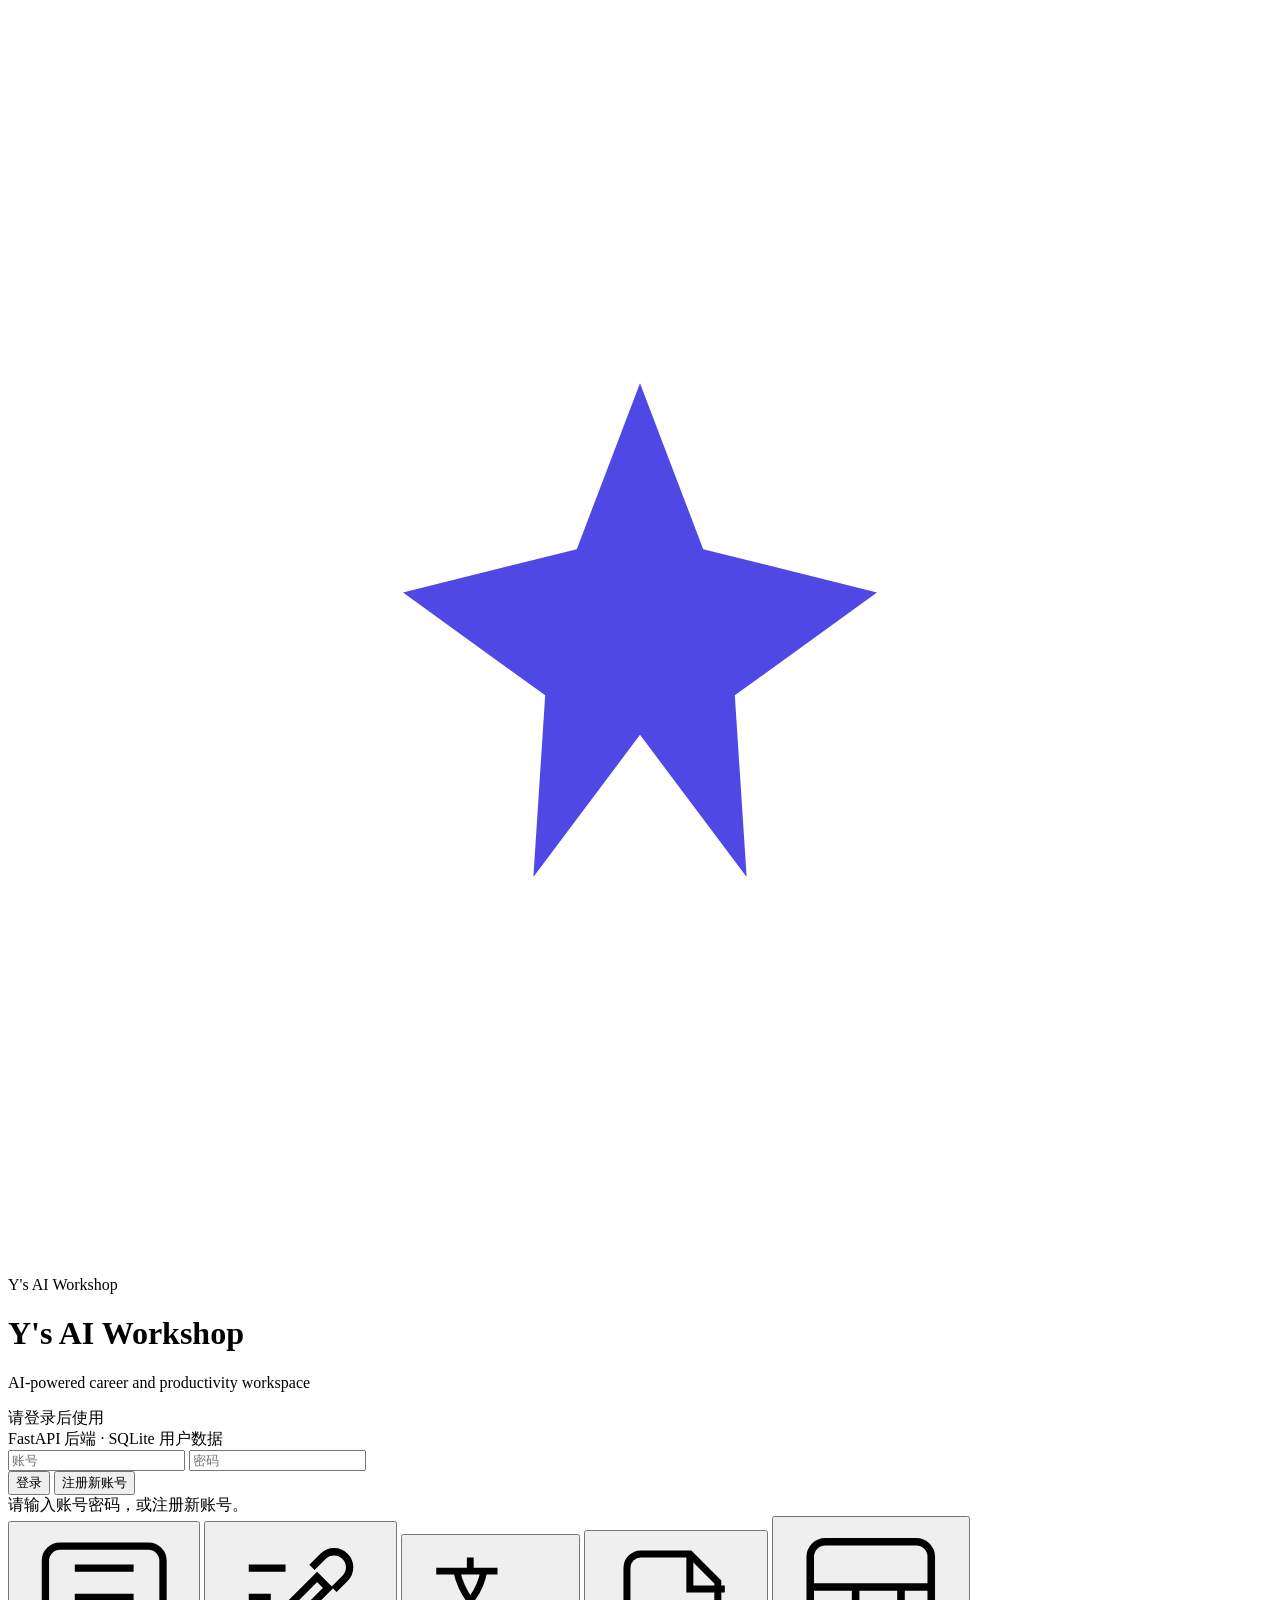
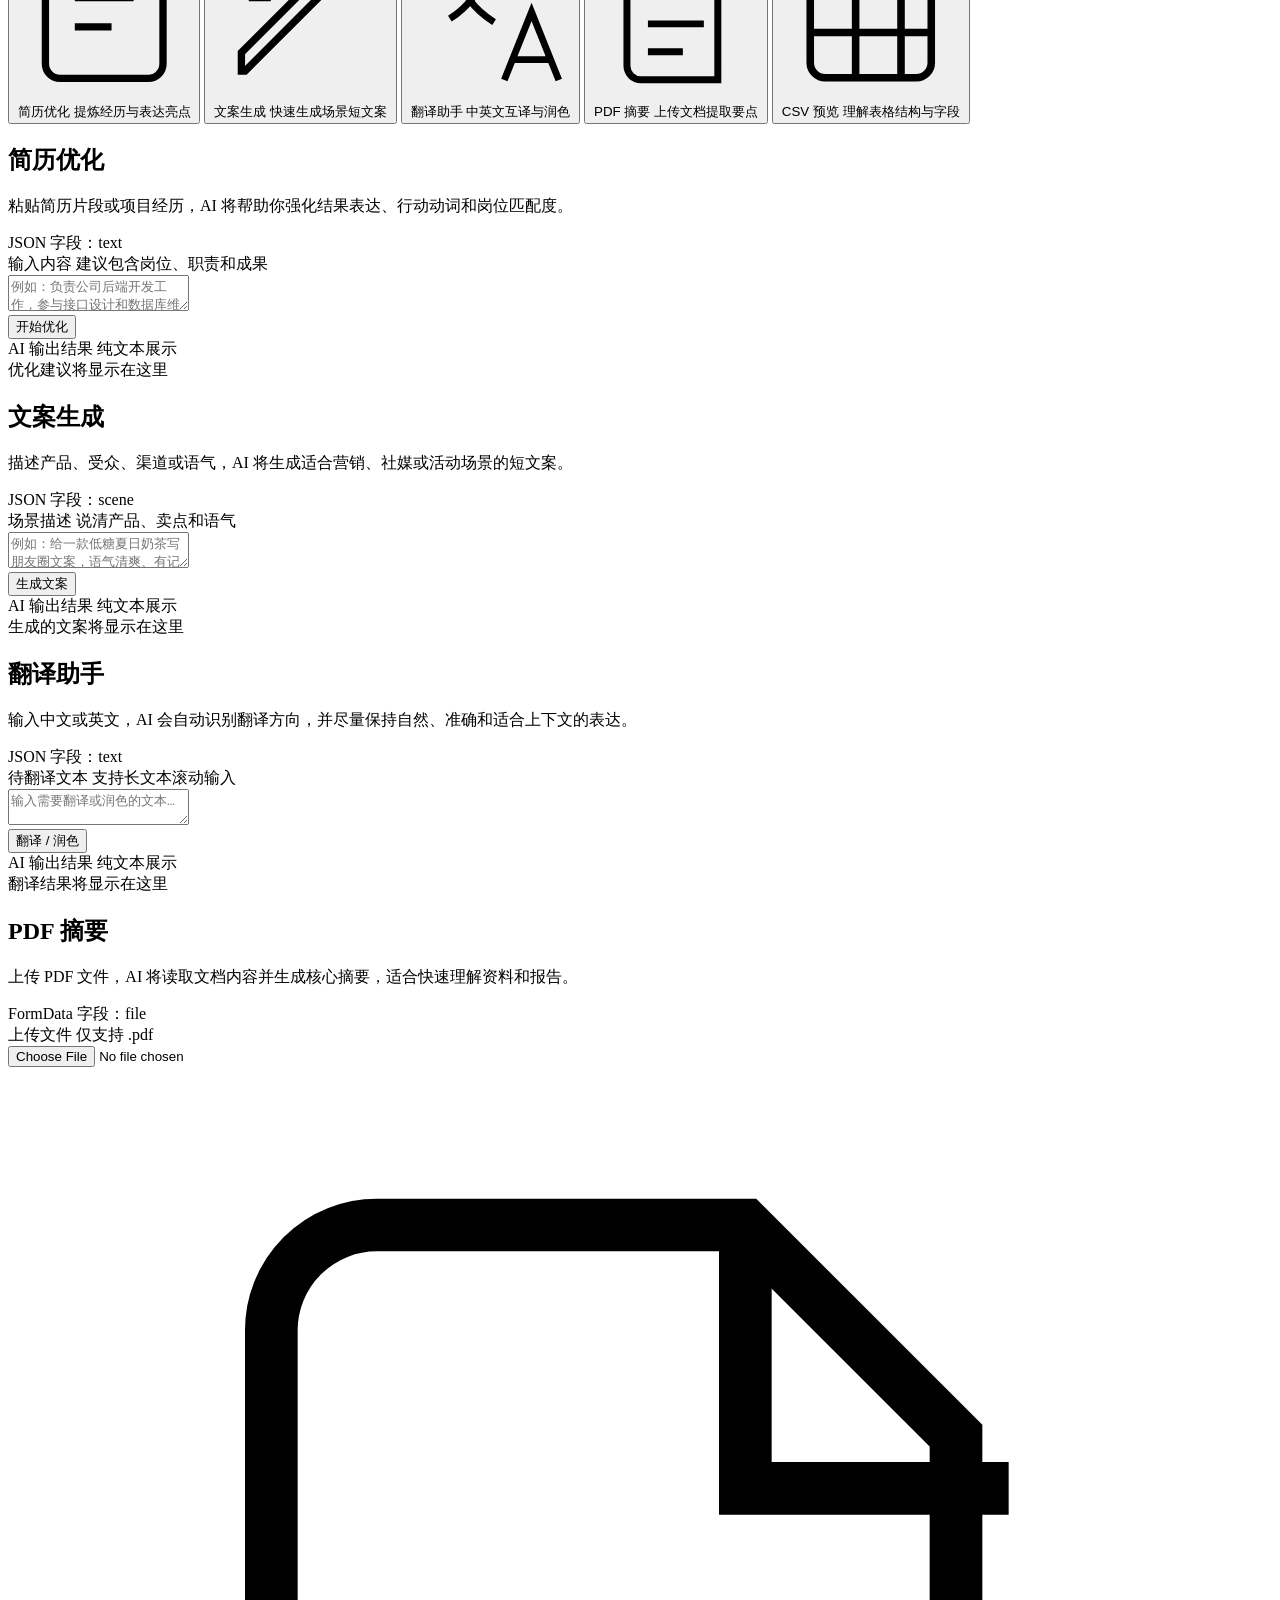
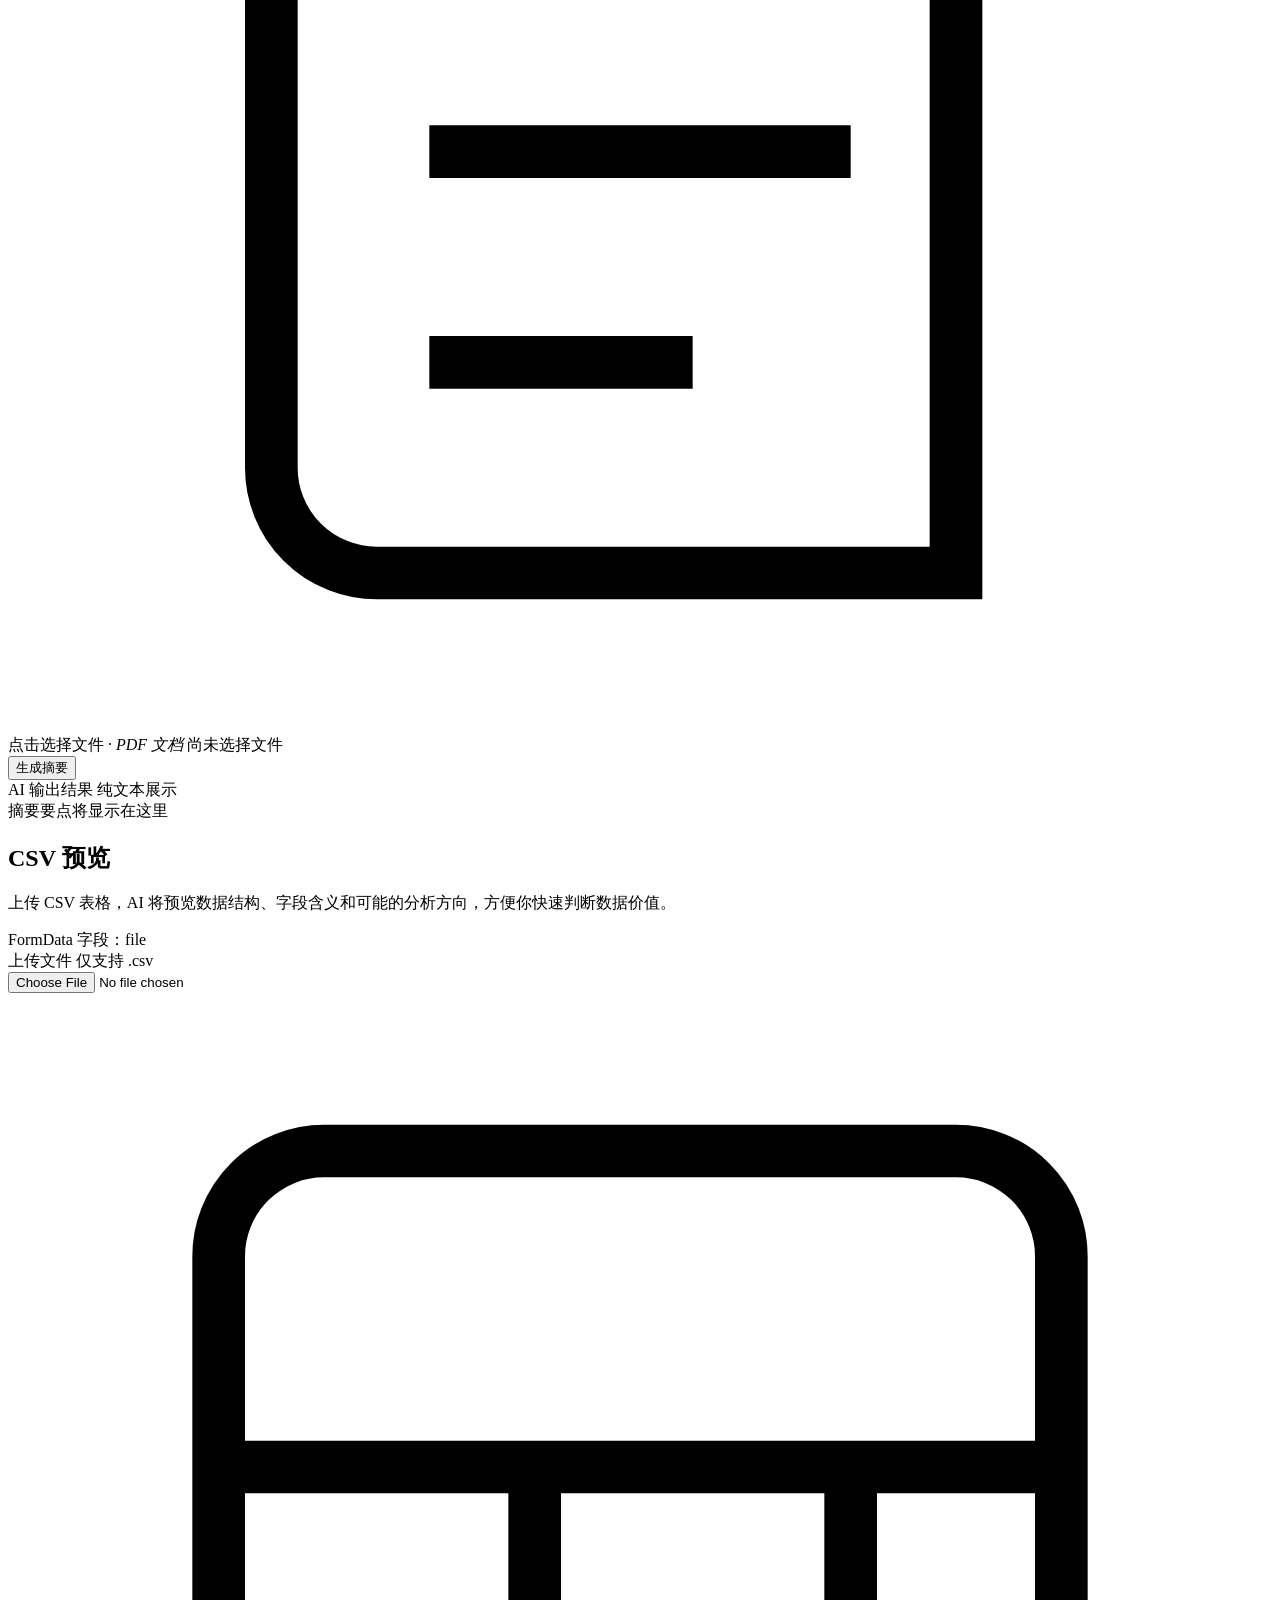
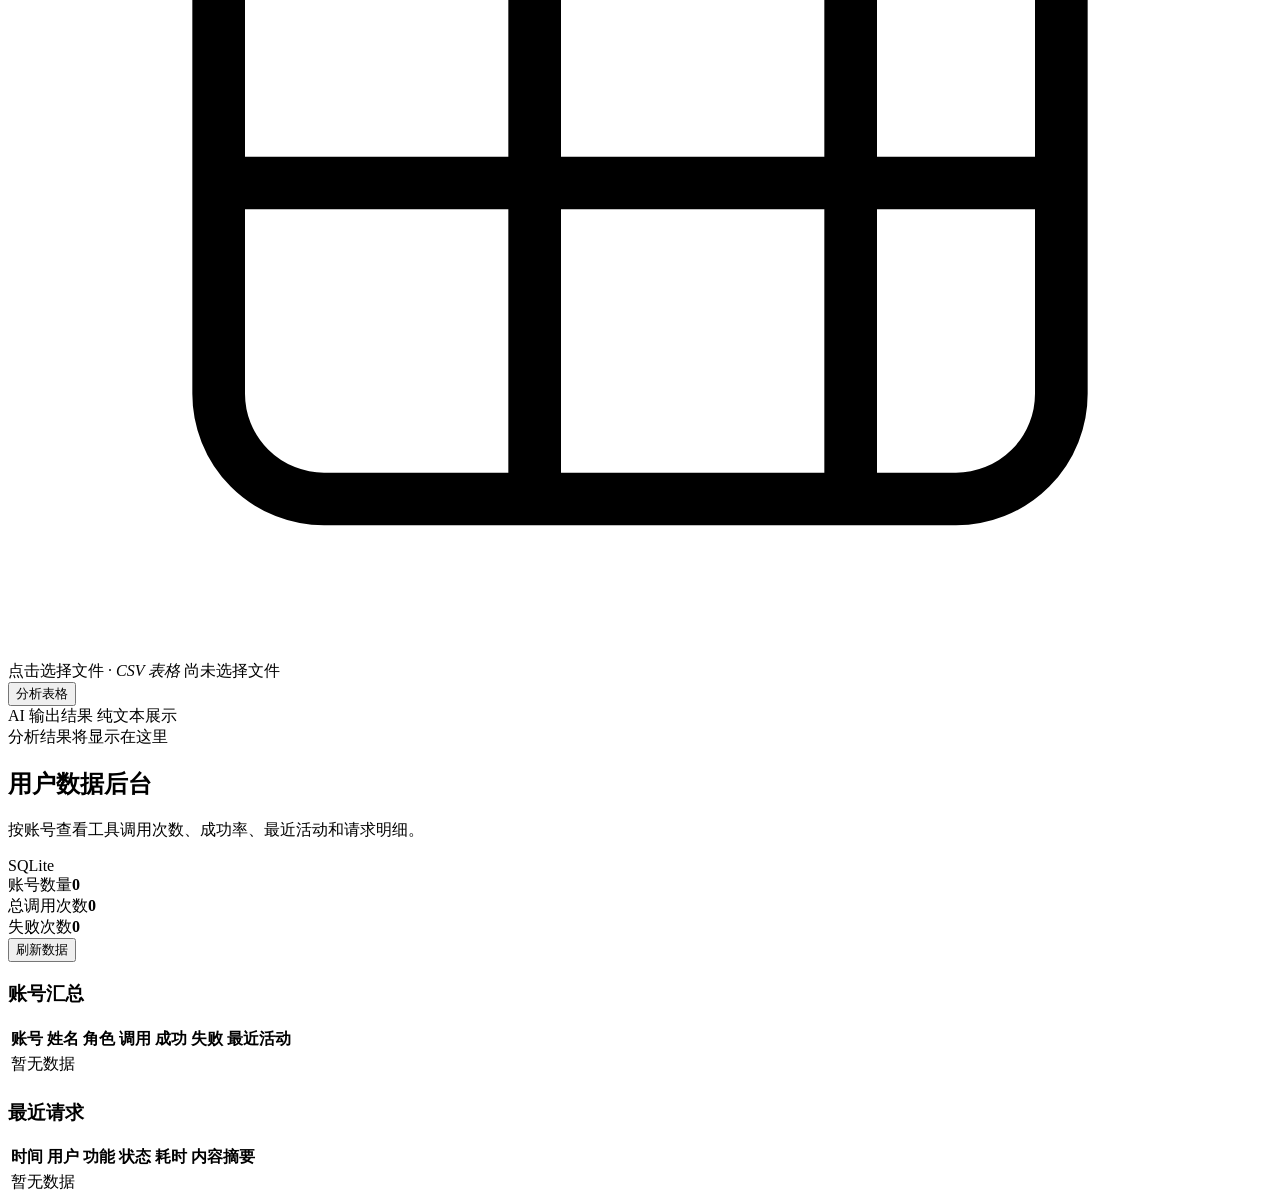
==== frontend/index.html @ 767ca7b2 "refactor: organize workshop into monorepo architecture" ====
<!DOCTYPE html>
<html lang="zh-CN">
<head>
  <meta charset="UTF-8" />
  <meta name="viewport" content="width=device-width, initial-scale=1.0" />
  <meta name="api-base-url" content="" />
  <title>Y's AI Workshop</title>

  <link rel="stylesheet" href="/assets/css/app.css">
</head>

<body>
  <div id="app">
    <header id="header">
      <div class="brand-area">
        <div class="brand-logo" aria-hidden="true">
          <svg viewBox="0 0 32 32" fill="none" role="img">
            <path d="M16 3L19.2 11.2L28 13.4L20.8 18.8L21.4 28L16 20.8L10.6 28L11.2 18.8L4 13.4L12.8 11.2L16 3Z" fill="rgba(255,255,255,0.94)" />
            <path d="M16 9.5L17.6 13.7L22 14.8L18.4 17.4L18.7 22L16 18.4L13.3 22L13.6 17.4L10 14.8L14.4 13.7L16 9.5Z" fill="#5048e5" />
          </svg>
        </div>

        <div class="brand-text">
          <div class="brand-kicker">Y's AI Workshop</div>
          <h1>Y's AI Workshop</h1>
          <p>AI-powered career and productivity workspace</p>
        </div>
      </div>

      <aside class="service-status" aria-label="账户状态">
        <div class="status-label"><span class="status-dot"></span><span id="status-text">请登录后使用</span></div>
        <div class="status-meta">FastAPI 后端 · SQLite 用户数据</div>
        <div id="login-panel" class="auth-panel">
          <div class="auth-fields">
            <input id="display-name" autocomplete="name" placeholder="姓名" aria-label="姓名" hidden>
            <input id="username" autocomplete="username" placeholder="账号" aria-label="账号">
            <input id="password" type="password" autocomplete="current-password" placeholder="密码" aria-label="密码">
            <input id="confirm-password" type="password" autocomplete="new-password" placeholder="确认密码" aria-label="确认密码" hidden>
          </div>
          <div class="auth-actions">
            <button id="login-btn" class="auth-button" type="button">登录</button>
            <button id="auth-switch-btn" class="auth-button auth-switch-button" type="button">注册新账号</button>
          </div>
          <div id="auth-message" class="auth-message">请输入账号密码，或注册新账号。</div>
        </div>
        <div id="user-panel" class="user-summary" hidden>
          <div><strong id="current-user">-</strong><span id="current-role" class="auth-message">-</span></div>
          <button id="logout-btn" class="auth-button" type="button">退出</button>
        </div>
      </aside>
    </header>

    <div class="workspace-shell">
      <nav id="tab-nav" aria-label="功能导航">
        <button class="tab-btn active" type="button" onclick="switchTab('resume')" data-tab="resume">
          <span class="tab-icon" aria-hidden="true">
            <svg viewBox="0 0 24 24" fill="none" stroke="currentColor">
              <path d="M8 6h8M8 10h8M8 14h5" />
              <path d="M6 3h12a2 2 0 0 1 2 2v14a2 2 0 0 1-2 2H6a2 2 0 0 1-2-2V5a2 2 0 0 1 2-2Z" />
            </svg>
          </span>
          <span>
            <span class="tab-title">简历优化</span>
            <span class="tab-copy">提炼经历与表达亮点</span>
          </span>
        </button>

        <button class="tab-btn" type="button" onclick="switchTab('copywrite')" data-tab="copywrite">
          <span class="tab-icon" aria-hidden="true">
            <svg viewBox="0 0 24 24" fill="none" stroke="currentColor">
              <path d="M4 19.5V20h.5L15.8 8.7l-1.5-1.5L4 17.5v2Z" />
              <path d="M13.6 5.9l1.5-1.5a2.1 2.1 0 0 1 3 3l-1.5 1.5" />
              <path d="M5 6h5M5 10h3" />
            </svg>
          </span>
          <span>
            <span class="tab-title">文案生成</span>
            <span class="tab-copy">快速生成场景短文案</span>
          </span>
        </button>

        <button class="tab-btn" type="button" onclick="switchTab('translate')" data-tab="translate">
          <span class="tab-icon" aria-hidden="true">
            <svg viewBox="0 0 24 24" fill="none" stroke="currentColor">
              <path d="M4 5h9M9 3v2M7 5c.7 3.2 2.6 5.7 5.5 7.5" />
              <path d="M11 5c-.5 2.7-2.2 5.2-5 7" />
              <path d="M14 21l4-10 4 10M15.3 18h5.4" />
            </svg>
          </span>
          <span>
            <span class="tab-title">翻译助手</span>
            <span class="tab-copy">中英文互译与润色</span>
          </span>
        </button>

        <button class="tab-btn" type="button" onclick="switchTab('pdf')" data-tab="pdf">
          <span class="tab-icon" aria-hidden="true">
            <svg viewBox="0 0 24 24" fill="none" stroke="currentColor">
              <path d="M7 3h7l4 4v14H7a2 2 0 0 1-2-2V5a2 2 0 0 1 2-2Z" />
              <path d="M14 3v5h5M8 13h8M8 17h5" />
            </svg>
          </span>
          <span>
            <span class="tab-title">PDF 摘要</span>
            <span class="tab-copy">上传文档提取要点</span>
          </span>
        </button>

        <button class="tab-btn" type="button" onclick="switchTab('csv')" data-tab="csv">
          <span class="tab-icon" aria-hidden="true">
            <svg viewBox="0 0 24 24" fill="none" stroke="currentColor">
              <path d="M4 5a2 2 0 0 1 2-2h12a2 2 0 0 1 2 2v14a2 2 0 0 1-2 2H6a2 2 0 0 1-2-2V5Z" />
              <path d="M4 9h16M4 15h16M10 9v12M16 9v12" />
            </svg>
          </span>
          <span>
            <span class="tab-title">CSV 预览</span>
            <span class="tab-copy">理解表格结构与字段</span>
          </span>
        </button>


        <button class="tab-btn" id="admin-tab" type="button" onclick="switchTab('admin')" data-tab="admin" hidden>
          <span class="tab-icon" aria-hidden="true">⌁</span>
          <span><span class="tab-title">后台数据</span><span class="tab-copy">账号使用统计与明细</span></span>
        </button>
      </nav>

      <main class="panel-stack">
        <section id="panel-resume" class="panel active" aria-labelledby="resume-title">
          <div class="panel-heading">
            <div>
              <h2 id="resume-title">简历优化</h2>
              <p class="panel-desc">粘贴简历片段或项目经历，AI 将帮助你强化结果表达、行动动词和岗位匹配度。</p>
            </div>
            <div class="panel-badge">JSON 字段：text</div>
          </div>

          <div class="work-grid">
            <div class="input-card">
              <div class="card-label">
                <span>输入内容</span>
                <span class="card-hint">建议包含岗位、职责和成果</span>
              </div>
              <textarea id="resume-input" placeholder="例如：负责公司后端开发工作，参与接口设计和数据库维护…"></textarea>
            </div>

            <div class="action-row">
              <button class="action-btn" id="resume-btn" type="button" onclick="submitText('resume')">开始优化</button>
            </div>

            <div class="output-card" id="resume-output-card">
              <div class="card-label">
                <span class="output-title">AI 输出结果</span>
                <span class="card-hint">纯文本展示</span>
              </div>
              <div id="resume-output" class="output-area placeholder">优化建议将显示在这里</div>
            </div>
          </div>
        </section>

        <section id="panel-copywrite" class="panel" aria-labelledby="copywrite-title">
          <div class="panel-heading">
            <div>
              <h2 id="copywrite-title">文案生成</h2>
              <p class="panel-desc">描述产品、受众、渠道或语气，AI 将生成适合营销、社媒或活动场景的短文案。</p>
            </div>
            <div class="panel-badge">JSON 字段：scene</div>
          </div>

          <div class="work-grid">
            <div class="input-card">
              <div class="card-label">
                <span>场景描述</span>
                <span class="card-hint">说清产品、卖点和语气</span>
              </div>
              <textarea id="copywrite-input" placeholder="例如：给一款低糖夏日奶茶写朋友圈文案，语气清爽、有记忆点…"></textarea>
            </div>

            <div class="action-row">
              <button class="action-btn" id="copywrite-btn" type="button" onclick="submitText('copywrite')">生成文案</button>
            </div>

            <div class="output-card" id="copywrite-output-card">
              <div class="card-label">
                <span class="output-title">AI 输出结果</span>
                <span class="card-hint">纯文本展示</span>
              </div>
              <div id="copywrite-output" class="output-area placeholder">生成的文案将显示在这里</div>
            </div>
          </div>
        </section>

        <section id="panel-translate" class="panel" aria-labelledby="translate-title">
          <div class="panel-heading">
            <div>
              <h2 id="translate-title">翻译助手</h2>
              <p class="panel-desc">输入中文或英文，AI 会自动识别翻译方向，并尽量保持自然、准确和适合上下文的表达。</p>
            </div>
            <div class="panel-badge">JSON 字段：text</div>
          </div>

          <div class="work-grid">
            <div class="input-card">
              <div class="card-label">
                <span>待翻译文本</span>
                <span class="card-hint">支持长文本滚动输入</span>
              </div>
              <textarea id="translate-input" placeholder="输入需要翻译或润色的文本…"></textarea>
            </div>

            <div class="action-row">
              <button class="action-btn" id="translate-btn" type="button" onclick="submitText('translate')">翻译 / 润色</button>
            </div>

            <div class="output-card" id="translate-output-card">
              <div class="card-label">
                <span class="output-title">AI 输出结果</span>
                <span class="card-hint">纯文本展示</span>
              </div>
              <div id="translate-output" class="output-area placeholder">翻译结果将显示在这里</div>
            </div>
          </div>
        </section>

        <section id="panel-pdf" class="panel" aria-labelledby="pdf-title">
          <div class="panel-heading">
            <div>
              <h2 id="pdf-title">PDF 摘要</h2>
              <p class="panel-desc">上传 PDF 文件，AI 将读取文档内容并生成核心摘要，适合快速理解资料和报告。</p>
            </div>
            <div class="panel-badge">FormData 字段：file</div>
          </div>

          <div class="work-grid">
            <div class="input-card">
              <div class="card-label">
                <span>上传文件</span>
                <span class="card-hint">仅支持 .pdf</span>
              </div>
              <label class="upload-area" for="pdf-file">
                <input type="file" id="pdf-file" accept=".pdf,application/pdf" onchange="onFileChosen('pdf')" />
                <span class="upload-content">
                  <span class="upload-icon" aria-hidden="true">
                    <svg viewBox="0 0 24 24" fill="none" stroke="currentColor">
                      <path d="M7 3h7l4 4v14H7a2 2 0 0 1-2-2V5a2 2 0 0 1 2-2Z" />
                      <path d="M14 3v5h5M8 13h8M8 17h5" />
                    </svg>
                  </span>
                  <span class="upload-hint">点击选择文件 · <em>PDF 文档</em></span>
                  <span class="file-chosen" id="pdf-file-name">尚未选择文件</span>
                </span>
              </label>
            </div>

            <div class="action-row">
              <button class="action-btn" id="pdf-btn" type="button" onclick="submitFile('pdf')">生成摘要</button>
            </div>

            <div class="output-card" id="pdf-output-card">
              <div class="card-label">
                <span class="output-title">AI 输出结果</span>
                <span class="card-hint">纯文本展示</span>
              </div>
              <div id="pdf-output" class="output-area placeholder">摘要要点将显示在这里</div>
            </div>
          </div>
        </section>

        <section id="panel-csv" class="panel" aria-labelledby="csv-title">
          <div class="panel-heading">
            <div>
              <h2 id="csv-title">CSV 预览</h2>
              <p class="panel-desc">上传 CSV 表格，AI 将预览数据结构、字段含义和可能的分析方向，方便你快速判断数据价值。</p>
            </div>
            <div class="panel-badge">FormData 字段：file</div>
          </div>

          <div class="work-grid">
            <div class="input-card">
              <div class="card-label">
                <span>上传文件</span>
                <span class="card-hint">仅支持 .csv</span>
              </div>
              <label class="upload-area" for="csv-file">
                <input type="file" id="csv-file" accept=".csv,text/csv" onchange="onFileChosen('csv')" />
                <span class="upload-content">
                  <span class="upload-icon" aria-hidden="true">
                    <svg viewBox="0 0 24 24" fill="none" stroke="currentColor">
                      <path d="M4 5a2 2 0 0 1 2-2h12a2 2 0 0 1 2 2v14a2 2 0 0 1-2 2H6a2 2 0 0 1-2-2V5Z" />
                      <path d="M4 9h16M4 15h16M10 9v12M16 9v12" />
                    </svg>
                  </span>
                  <span class="upload-hint">点击选择文件 · <em>CSV 表格</em></span>
                  <span class="file-chosen" id="csv-file-name">尚未选择文件</span>
                </span>
              </label>
            </div>

            <div class="action-row">
              <button class="action-btn" id="csv-btn" type="button" onclick="submitFile('csv')">分析表格</button>
            </div>

            <div class="output-card" id="csv-output-card">
              <div class="card-label">
                <span class="output-title">AI 输出结果</span>
                <span class="card-hint">纯文本展示</span>
              </div>
              <div id="csv-output" class="output-area placeholder">分析结果将显示在这里</div>
            </div>
          </div>
        </section>


        <section id="panel-admin" class="panel" aria-labelledby="admin-title">
          <div class="panel-heading">
            <div>
              <h2 id="admin-title">用户数据后台</h2>
              <p class="panel-desc">按账号查看工具调用次数、成功率、最近活动和请求明细。</p>
            </div>
            <div class="panel-badge">SQLite</div>
          </div>

          <div class="admin-summary-grid">
            <div class="metric"><span>账号数量</span><strong id="total-users">0</strong></div>
            <div class="metric"><span>总调用次数</span><strong id="total-requests">0</strong></div>
            <div class="metric"><span>失败次数</span><strong id="total-errors">0</strong></div>
          </div>

          <div class="action-row"><button id="refresh-admin-btn" class="action-btn" type="button">刷新数据</button></div>
          <h3>账号汇总</h3>
          <div class="data-table-wrap">
            <table class="data-table">
              <thead><tr><th>账号</th><th>姓名</th><th>角色</th><th>调用</th><th>成功</th><th>失败</th><th>最近活动</th></tr></thead>
              <tbody id="user-stats-body"><tr><td colspan="7">暂无数据</td></tr></tbody>
            </table>
          </div>

          <h3 style="margin-top: 22px;">最近请求</h3>
          <div class="data-table-wrap">
            <table class="data-table">
              <thead><tr><th>时间</th><th>用户</th><th>功能</th><th>状态</th><th>耗时</th><th>内容摘要</th></tr></thead>
              <tbody id="activity-logs-body"><tr><td colspan="6">暂无数据</td></tr></tbody>
            </table>
          </div>
        </section>

      </main>
    </div>
  </div>

  <script src="/assets/js/config.js"></script>
  <script src="/assets/js/app.js"></script>
</body>
</html>
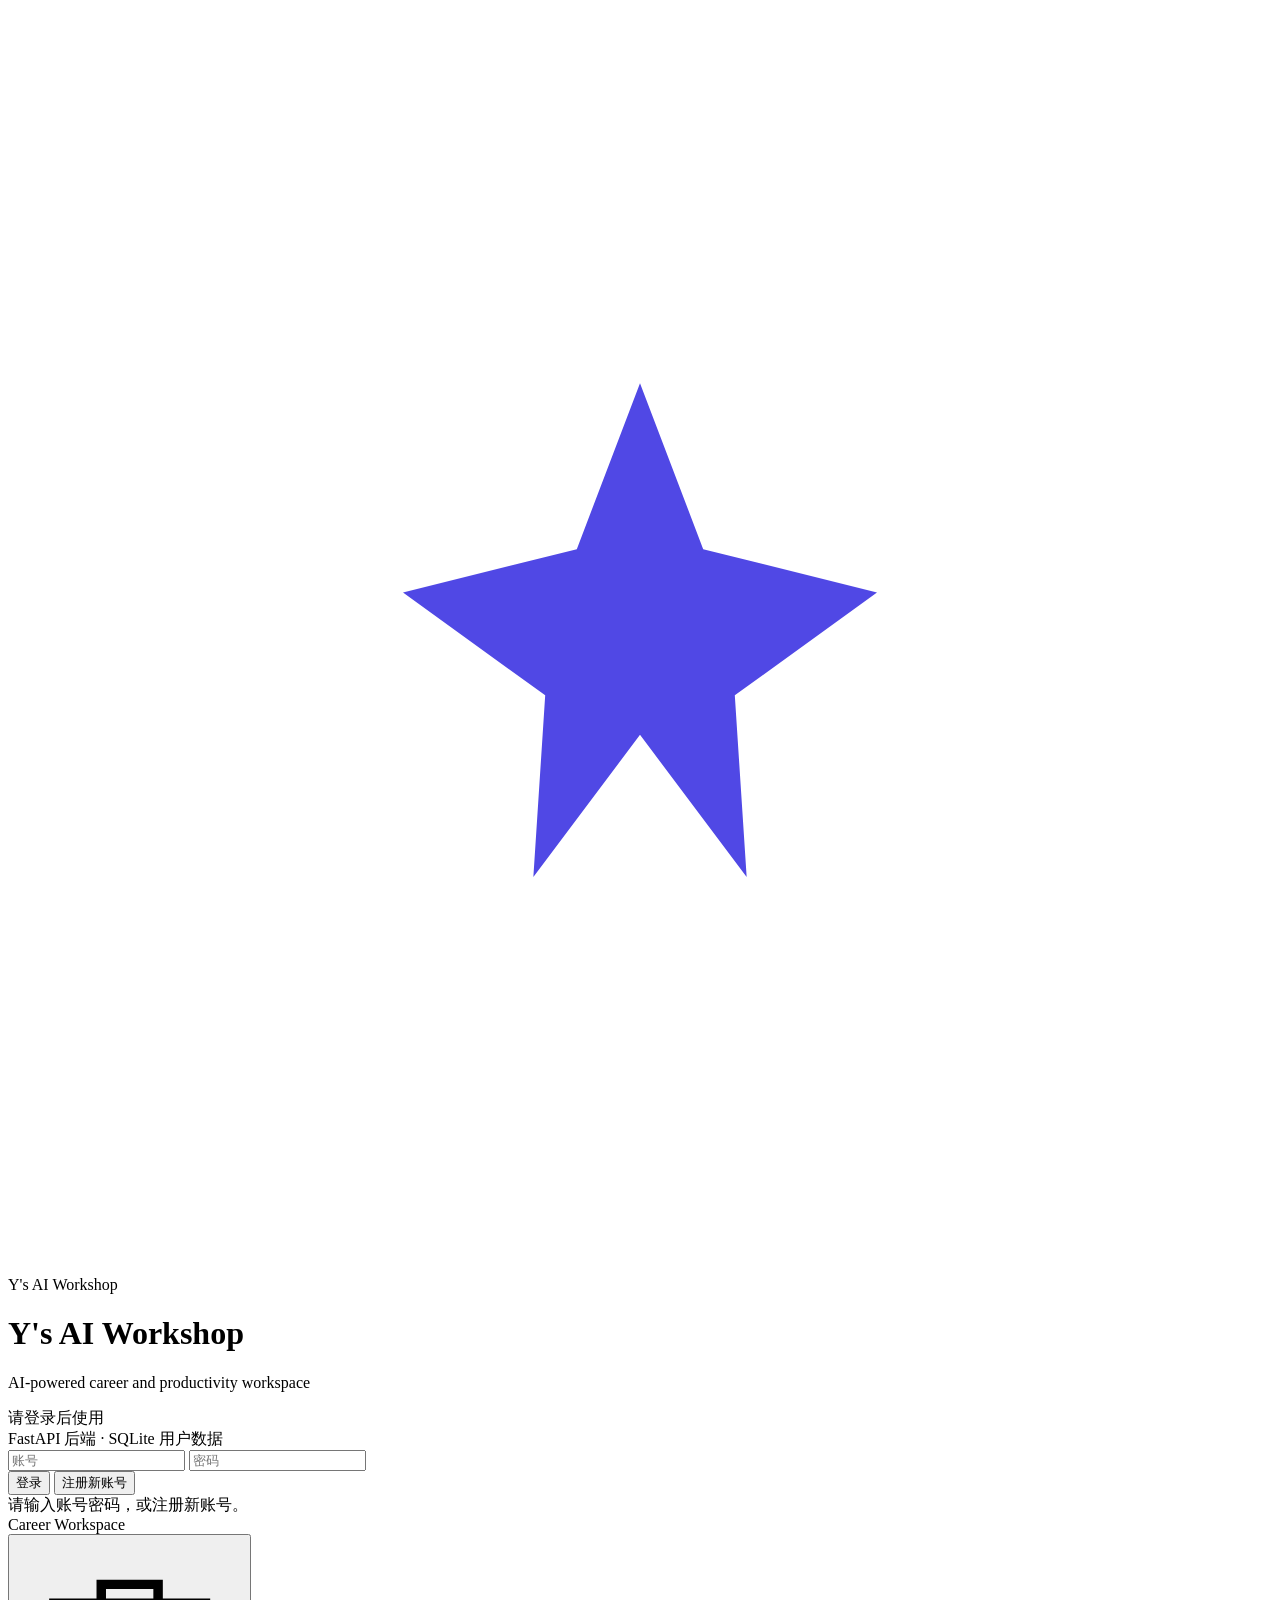
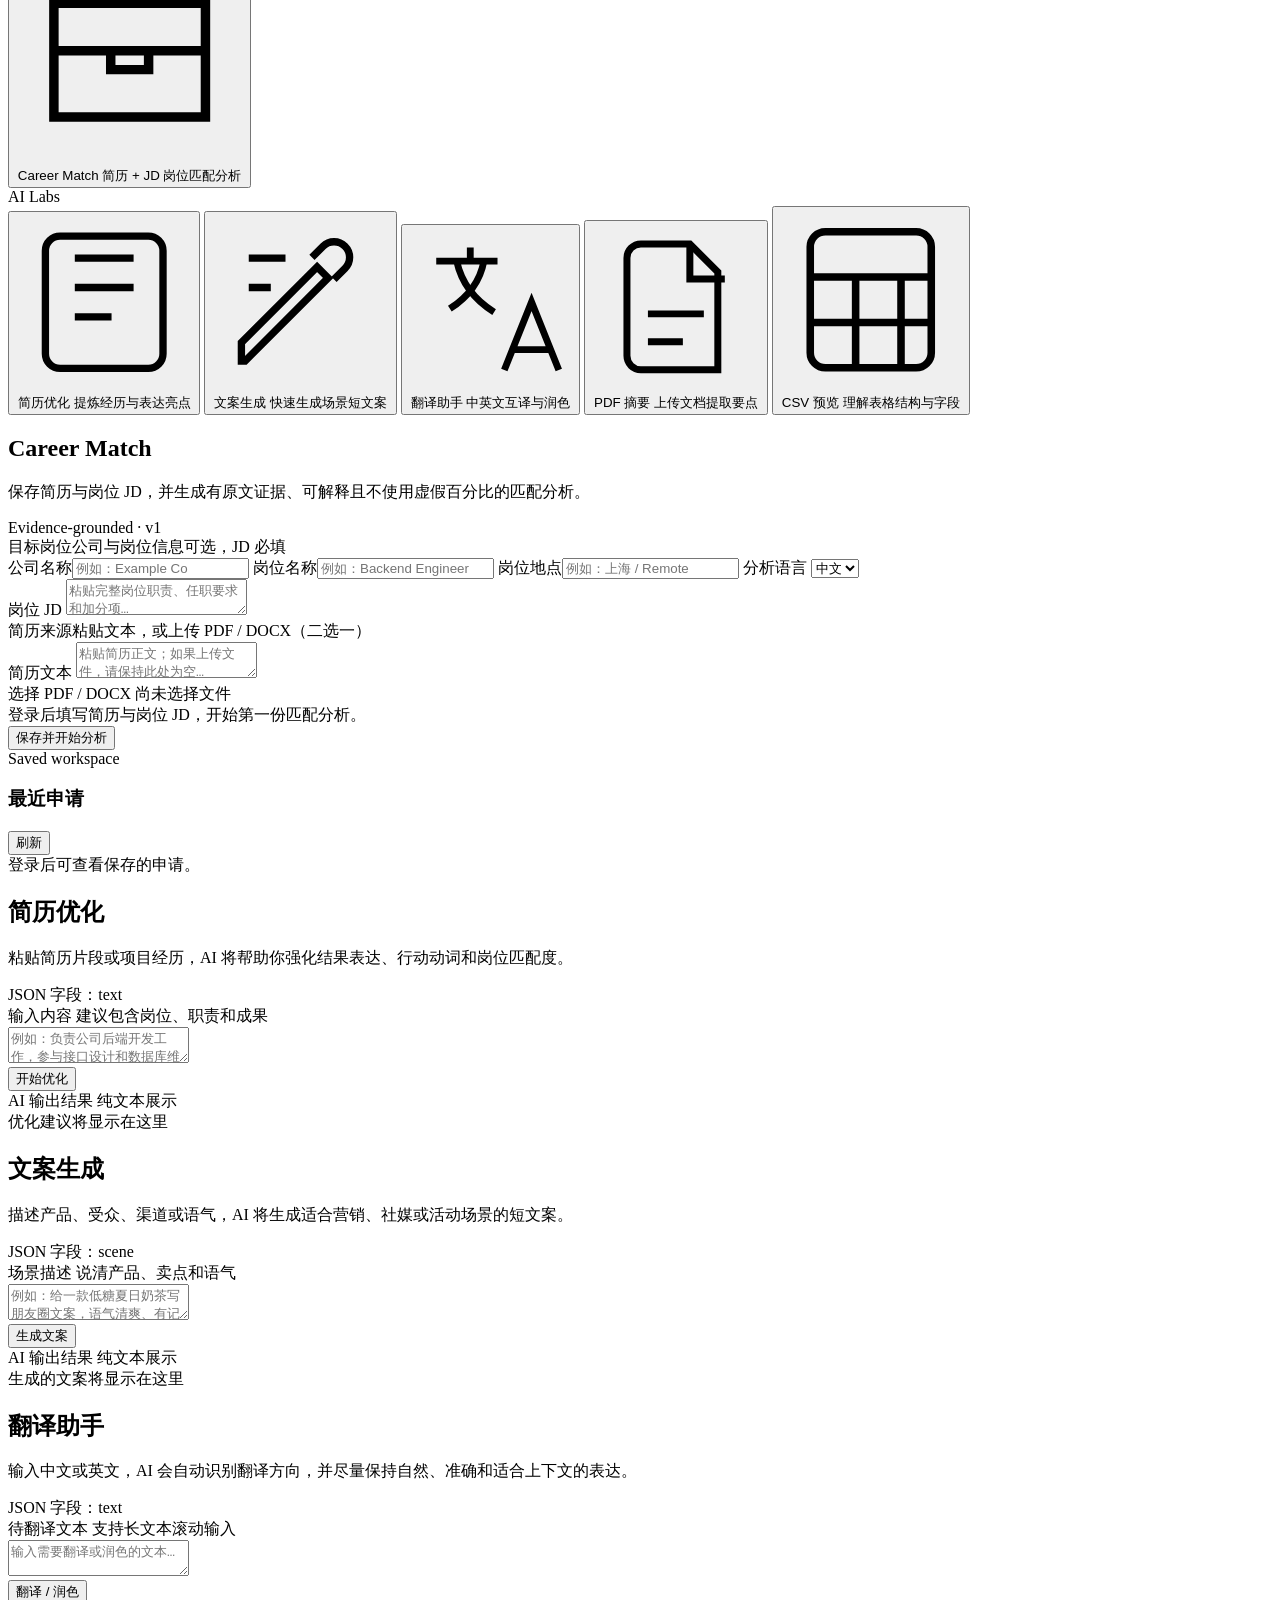
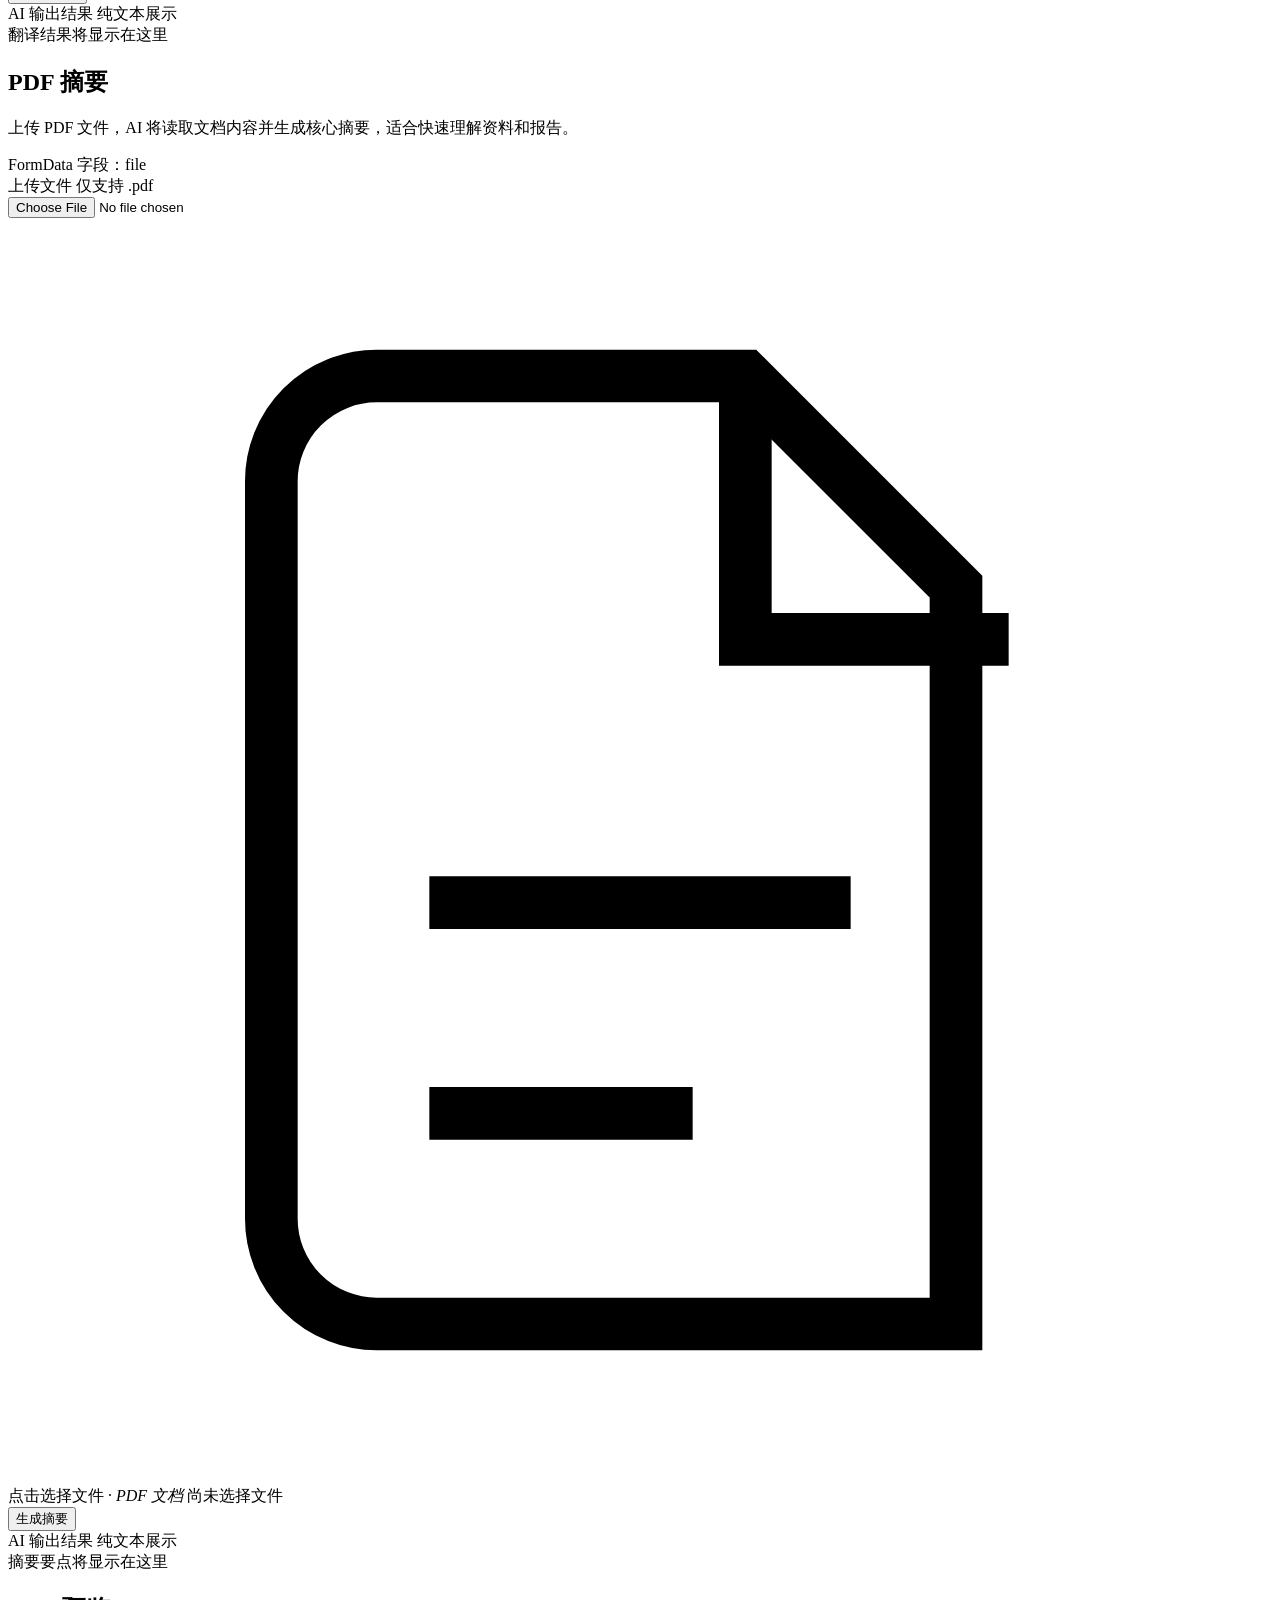
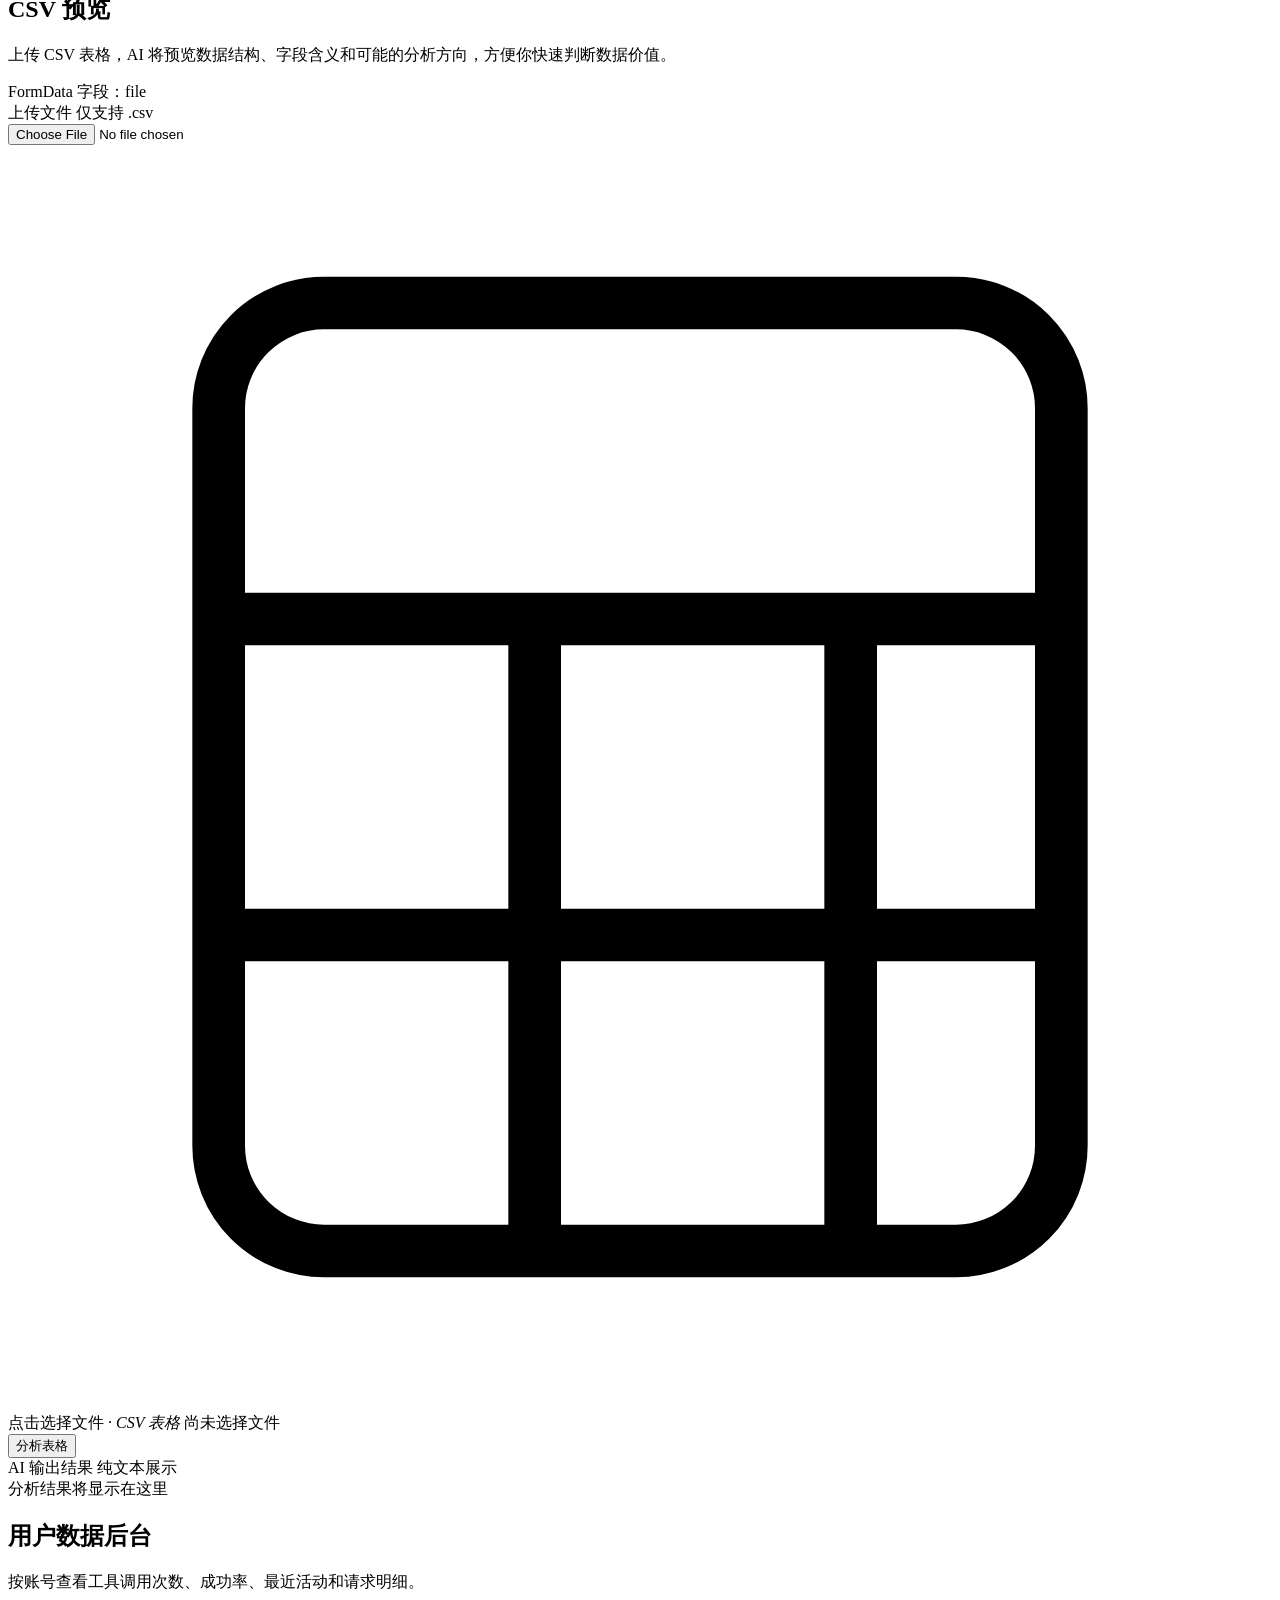
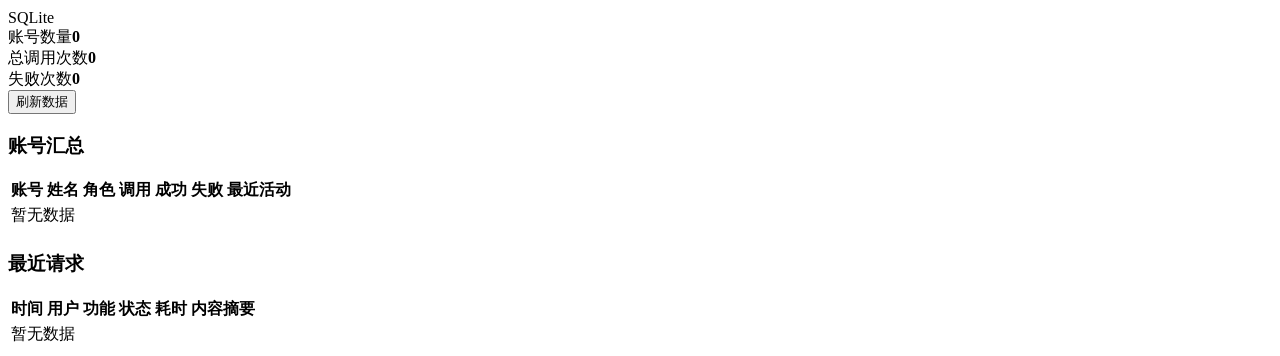
==== commit 31a13d90: "feat: add explainable career match workflow" ====
--- a/frontend/index.html
+++ b/frontend/index.html
@@ -52,7 +52,21 @@
 
     <div class="workspace-shell">
       <nav id="tab-nav" aria-label="功能导航">
-        <button class="tab-btn active" type="button" onclick="switchTab('resume')" data-tab="resume">
+        <div class="nav-section-label">Career Workspace</div>
+        <button class="tab-btn active career-tab" type="button" onclick="switchTab('career')" data-tab="career">
+          <span class="tab-icon" aria-hidden="true">
+            <svg viewBox="0 0 24 24" fill="none" stroke="currentColor">
+              <path d="M4 7h16v12H4zM9 7V5h6v2M4 12h16M10 12v2h4v-2" />
+            </svg>
+          </span>
+          <span>
+            <span class="tab-title">Career Match</span>
+            <span class="tab-copy">简历 + JD 岗位匹配分析</span>
+          </span>
+        </button>
+
+        <div class="nav-section-label nav-section-spaced">AI Labs</div>
+        <button class="tab-btn" type="button" onclick="switchTab('resume')" data-tab="resume">
           <span class="tab-icon" aria-hidden="true">
             <svg viewBox="0 0 24 24" fill="none" stroke="currentColor">
               <path d="M8 6h8M8 10h8M8 14h5" />
@@ -127,7 +141,83 @@
       </nav>
 
       <main class="panel-stack">
-        <section id="panel-resume" class="panel active" aria-labelledby="resume-title">
+        <section id="panel-career" class="panel active" aria-labelledby="career-title">
+          <div class="panel-heading">
+            <div>
+              <h2 id="career-title">Career Match</h2>
+              <p class="panel-desc">保存简历与岗位 JD，并生成有原文证据、可解释且不使用虚假百分比的匹配分析。</p>
+            </div>
+            <div class="panel-badge">Evidence-grounded · v1</div>
+          </div>
+
+          <div class="career-layout">
+            <div class="career-main-column">
+              <div class="input-card career-form-card">
+                <div class="card-label"><span>目标岗位</span><span class="card-hint">公司与岗位信息可选，JD 必填</span></div>
+                <div class="career-fields">
+                  <label>公司名称<input id="career-company" type="text" maxlength="200" placeholder="例如：Example Co"></label>
+                  <label>岗位名称<input id="career-job-title" type="text" maxlength="200" placeholder="例如：Backend Engineer"></label>
+                  <label>岗位地点<input id="career-location" type="text" maxlength="200" placeholder="例如：上海 / Remote"></label>
+                  <label>分析语言
+                    <select id="career-language">
+                      <option value="zh">中文</option>
+                      <option value="en">英文</option>
+                      <option value="bilingual">双语</option>
+                    </select>
+                  </label>
+                </div>
+                <label class="career-text-label" for="career-jd">岗位 JD</label>
+                <textarea id="career-jd" class="career-textarea" placeholder="粘贴完整岗位职责、任职要求和加分项…"></textarea>
+              </div>
+
+              <div class="input-card career-form-card">
+                <div class="card-label"><span>简历来源</span><span class="card-hint">粘贴文本，或上传 PDF / DOCX（二选一）</span></div>
+                <label class="career-text-label" for="career-resume-text">简历文本</label>
+                <textarea id="career-resume-text" class="career-textarea" placeholder="粘贴简历正文；如果上传文件，请保持此处为空…"></textarea>
+                <div class="career-upload-row">
+                  <label class="career-file-button" for="career-resume-file">选择 PDF / DOCX</label>
+                  <input id="career-resume-file" type="file" accept=".pdf,.docx,application/pdf,application/vnd.openxmlformats-officedocument.wordprocessingml.document" hidden>
+                  <span id="career-file-name" class="file-chosen">尚未选择文件</span>
+                  <button id="career-clear-file" class="secondary-btn" type="button" hidden>清除文件</button>
+                </div>
+              </div>
+
+              <div id="career-message" class="career-message placeholder" role="status">登录后填写简历与岗位 JD，开始第一份匹配分析。</div>
+              <div class="action-row">
+                <button class="action-btn" id="career-analyze-btn" type="button">保存并开始分析</button>
+              </div>
+
+              <section id="career-result" class="career-result" hidden>
+                <div class="result-overview">
+                  <span class="result-eyebrow">总体结论</span>
+                  <strong id="career-overall">-</strong>
+                  <p id="career-summary"></p>
+                  <div id="career-result-meta" class="result-meta"></div>
+                </div>
+                <div id="career-result-groups" class="result-groups"></div>
+                <div class="result-group limitations-group">
+                  <h3>分析限制</h3>
+                  <div id="career-limitations" class="match-items empty-state">暂无额外限制。</div>
+                </div>
+                <div class="action-row">
+                  <button id="career-retry-btn" class="secondary-btn" type="button">重新分析</button>
+                </div>
+              </section>
+            </div>
+
+            <aside class="career-history-card">
+              <div class="history-heading">
+                <div><span class="result-eyebrow">Saved workspace</span><h3>最近申请</h3></div>
+                <button id="career-refresh-btn" class="secondary-btn" type="button">刷新</button>
+              </div>
+              <div id="career-history" class="career-history-list">
+                <div class="empty-state">登录后可查看保存的申请。</div>
+              </div>
+            </aside>
+          </div>
+        </section>
+
+        <section id="panel-resume" class="panel" aria-labelledby="resume-title">
           <div class="panel-heading">
             <div>
               <h2 id="resume-title">简历优化</h2>
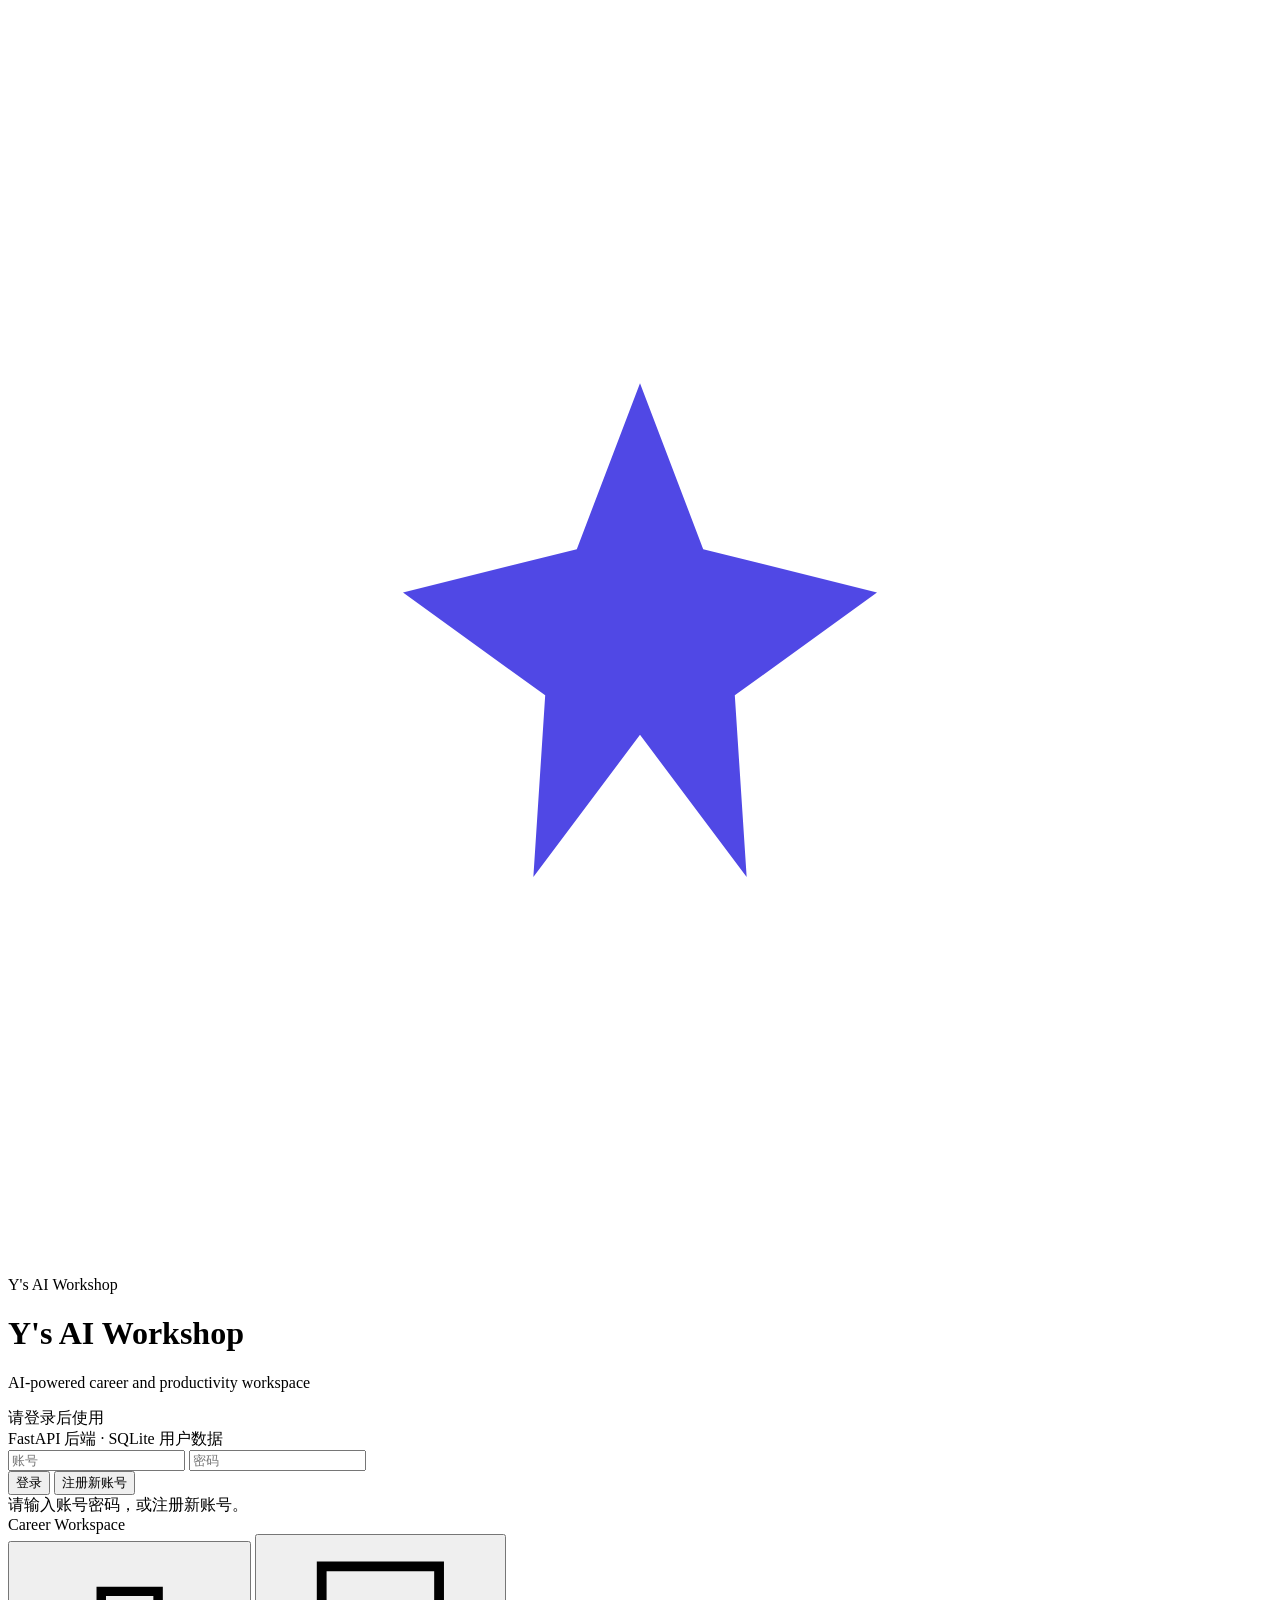
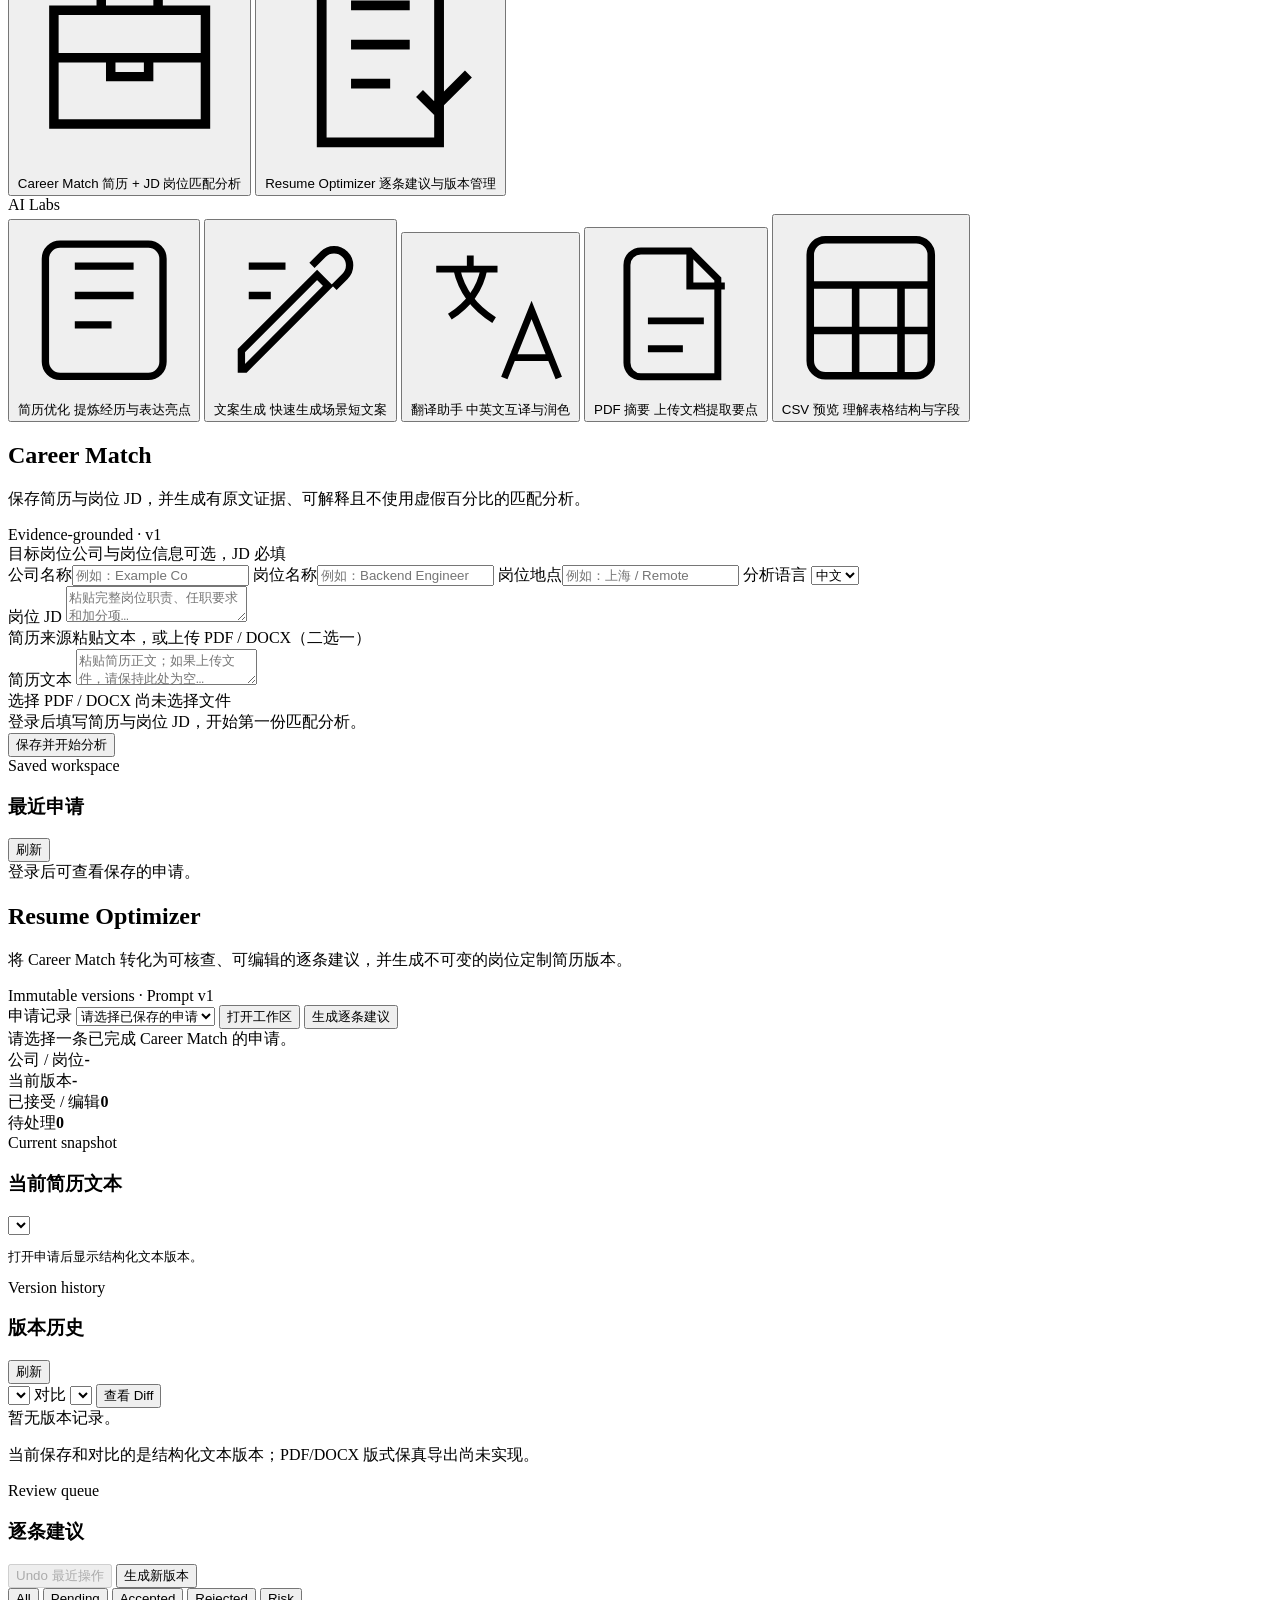
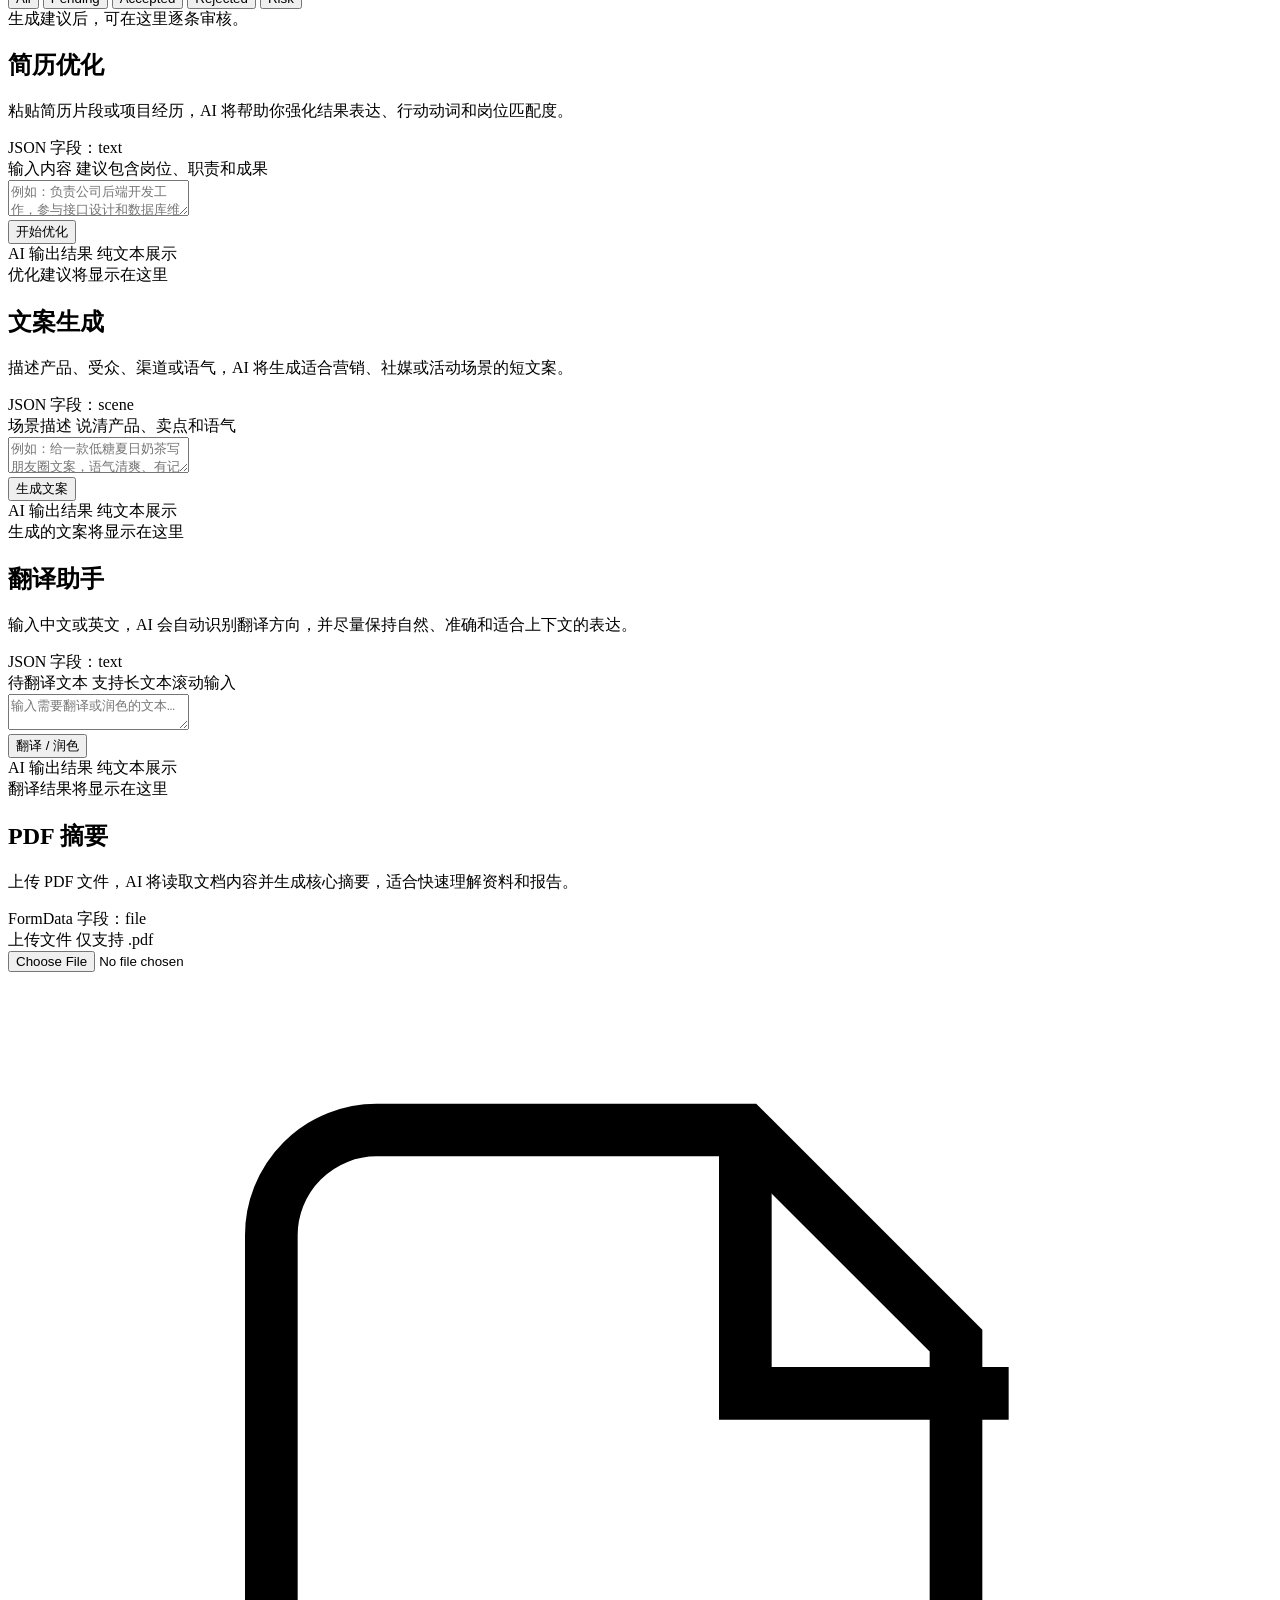
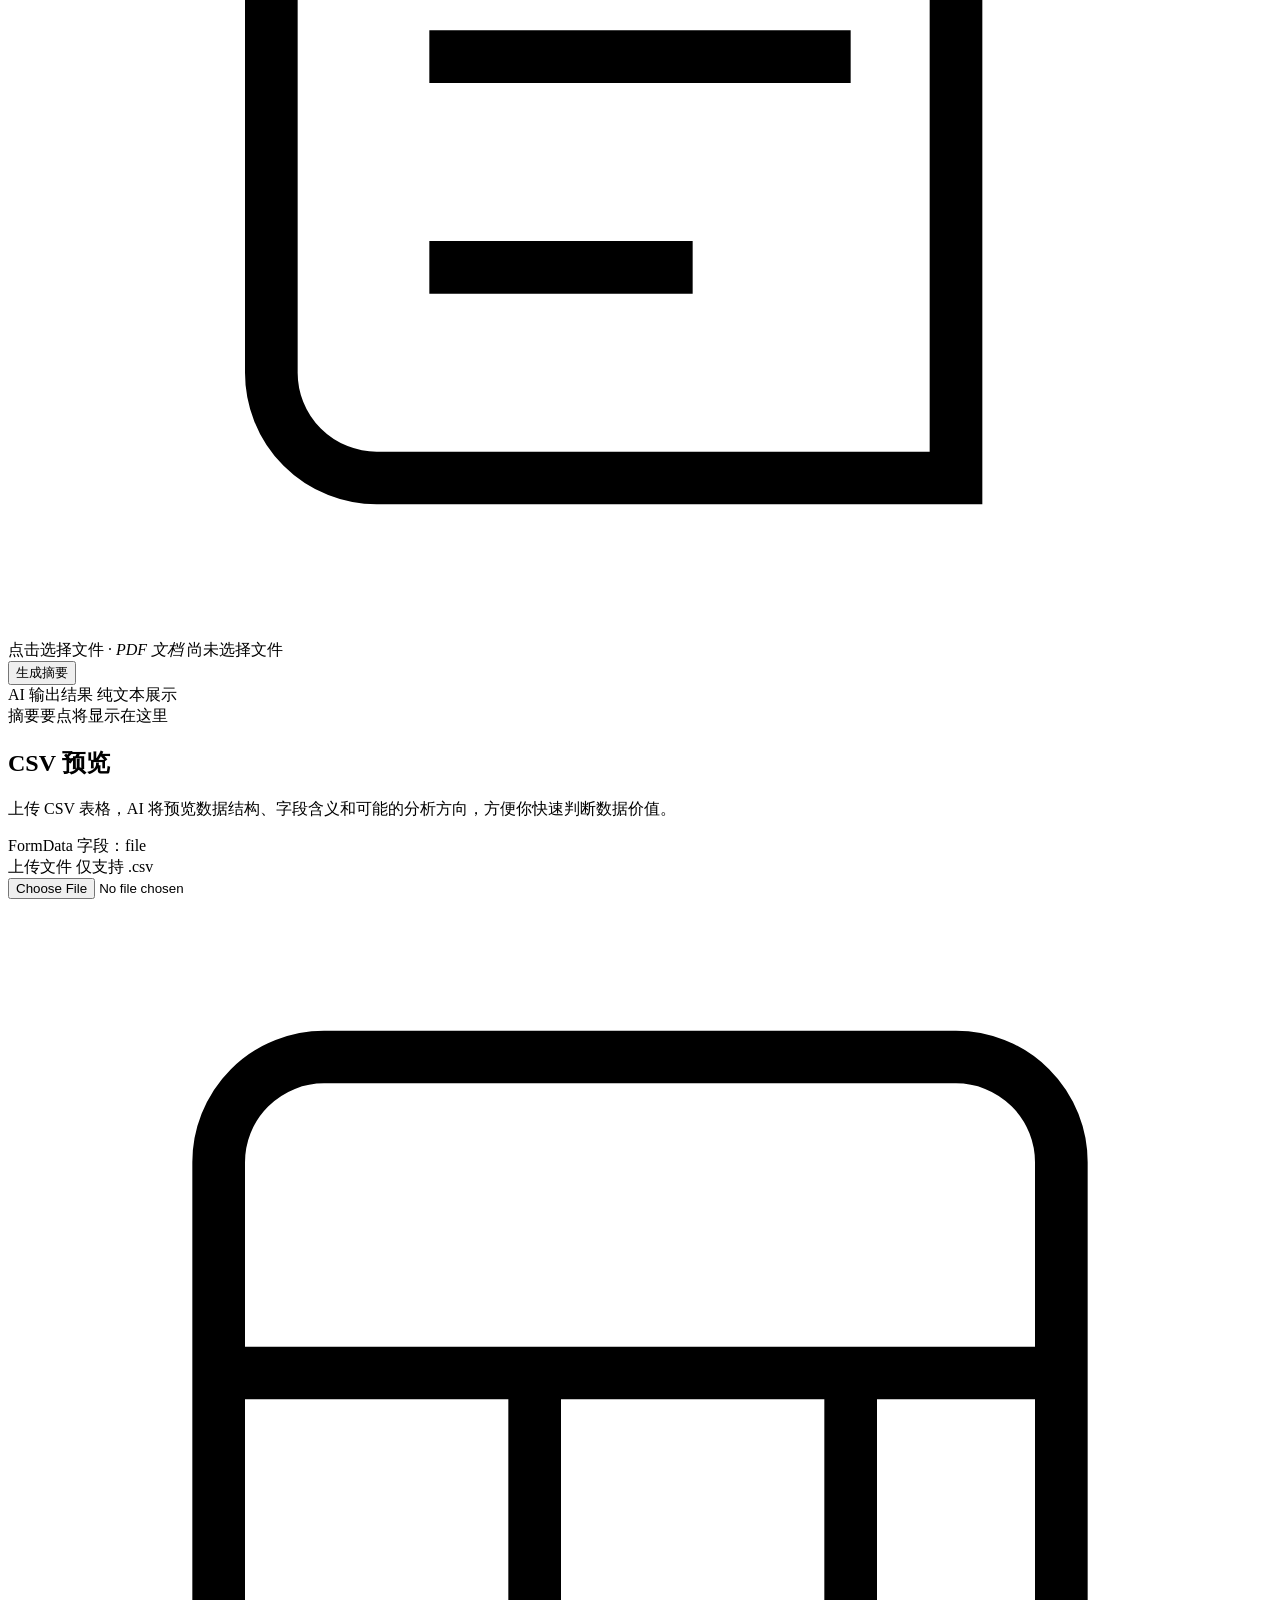
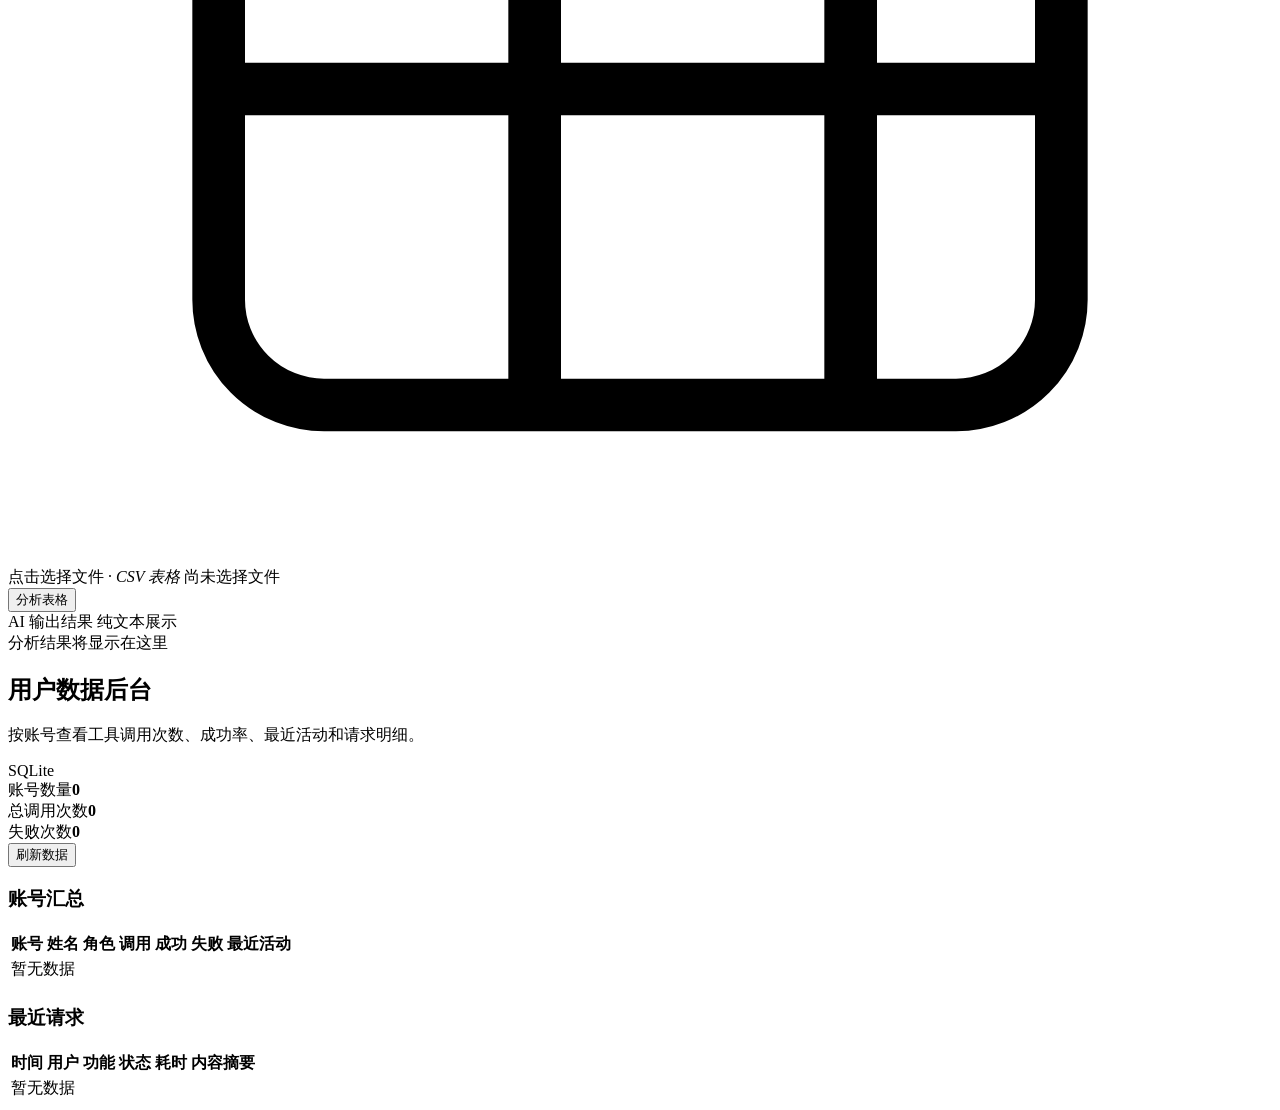
==== commit 10fc0fc1: "feat: add versioned resume optimization workflow" ====
--- a/frontend/index.html
+++ b/frontend/index.html
@@ -62,6 +62,19 @@
           <span>
             <span class="tab-title">Career Match</span>
             <span class="tab-copy">简历 + JD 岗位匹配分析</span>
+          </span>
+        </button>
+
+        <button class="tab-btn" type="button" onclick="switchTab('optimizer')" data-tab="optimizer">
+          <span class="tab-icon" aria-hidden="true">
+            <svg viewBox="0 0 24 24" fill="none" stroke="currentColor">
+              <path d="M6 3h12v18H6zM9 7h6M9 11h6M9 15h4" />
+              <path d="m16 16 1.5 1.5L21 14" />
+            </svg>
+          </span>
+          <span>
+            <span class="tab-title">Resume Optimizer</span>
+            <span class="tab-copy">逐条建议与版本管理</span>
           </span>
         </button>
 
@@ -217,6 +230,88 @@
           </div>
         </section>
 
+        <section id="panel-optimizer" class="panel" aria-labelledby="optimizer-title">
+          <div class="panel-heading">
+            <div>
+              <h2 id="optimizer-title">Resume Optimizer</h2>
+              <p class="panel-desc">将 Career Match 转化为可核查、可编辑的逐条建议，并生成不可变的岗位定制简历版本。</p>
+            </div>
+            <div class="panel-badge">Immutable versions · Prompt v1</div>
+          </div>
+
+          <div class="optimizer-toolbar">
+            <label class="optimizer-application-picker">申请记录
+              <select id="optimizer-application-select">
+                <option value="">请选择已保存的申请</option>
+              </select>
+            </label>
+            <button id="optimizer-load-btn" class="secondary-btn" type="button">打开工作区</button>
+            <button id="optimizer-generate-btn" class="action-btn" type="button">生成逐条建议</button>
+            <button id="optimizer-retry-btn" class="secondary-btn" type="button" hidden>Retry</button>
+          </div>
+
+          <div id="optimizer-message" class="career-message placeholder" role="status">请选择一条已完成 Career Match 的申请。</div>
+
+          <div class="optimizer-metrics">
+            <div class="metric"><span>公司 / 岗位</span><strong id="optimizer-job">-</strong></div>
+            <div class="metric"><span>当前版本</span><strong id="optimizer-version-number">-</strong></div>
+            <div class="metric"><span>已接受 / 编辑</span><strong id="optimizer-accepted-count">0</strong></div>
+            <div class="metric"><span>待处理</span><strong id="optimizer-pending-count">0</strong></div>
+          </div>
+
+          <div class="optimizer-layout">
+            <div class="optimizer-resume-column">
+              <section class="optimizer-card">
+                <div class="optimizer-card-heading">
+                  <div><span class="result-eyebrow">Current snapshot</span><h3>当前简历文本</h3></div>
+                  <select id="optimizer-version-select" aria-label="当前查看版本"></select>
+                </div>
+                <pre id="optimizer-resume-content" class="resume-content empty-state">打开申请后显示结构化文本版本。</pre>
+              </section>
+
+              <section class="optimizer-card">
+                <div class="optimizer-card-heading">
+                  <div><span class="result-eyebrow">Version history</span><h3>版本历史</h3></div>
+                  <button id="optimizer-refresh-versions-btn" class="secondary-btn" type="button">刷新</button>
+                </div>
+                <div class="version-compare-controls">
+                  <select id="optimizer-compare-from" aria-label="对比起始版本"></select>
+                  <span>对比</span>
+                  <select id="optimizer-compare-to" aria-label="对比目标版本"></select>
+                  <button id="optimizer-compare-btn" class="secondary-btn" type="button">查看 Diff</button>
+                </div>
+                <div id="optimizer-version-history" class="version-history-list">
+                  <div class="empty-state">暂无版本记录。</div>
+                </div>
+                <div id="optimizer-diff" class="optimizer-diff" hidden></div>
+                <p class="optimizer-export-note">当前保存和对比的是结构化文本版本；PDF/DOCX 版式保真导出尚未实现。</p>
+              </section>
+            </div>
+
+            <div class="optimizer-suggestion-column">
+              <section class="optimizer-card">
+                <div class="optimizer-card-heading optimizer-suggestion-heading">
+                  <div><span class="result-eyebrow">Review queue</span><h3>逐条建议</h3></div>
+                  <div class="suggestion-toolbar">
+                    <button id="optimizer-undo-btn" class="secondary-btn" type="button" disabled>Undo 最近操作</button>
+                    <button id="optimizer-create-version-btn" class="action-btn" type="button">生成新版本</button>
+                  </div>
+                </div>
+                <div id="optimizer-filters" class="optimizer-filters" aria-label="建议筛选">
+                  <button class="filter-btn active" type="button" data-optimizer-filter="all">All</button>
+                  <button class="filter-btn" type="button" data-optimizer-filter="pending">Pending</button>
+                  <button class="filter-btn" type="button" data-optimizer-filter="accepted">Accepted</button>
+                  <button class="filter-btn" type="button" data-optimizer-filter="rejected">Rejected</button>
+                  <button class="filter-btn" type="button" data-optimizer-filter="risk">Risk</button>
+                </div>
+                <div id="optimizer-suggestions" class="optimizer-suggestions">
+                  <div class="empty-state">生成建议后，可在这里逐条审核。</div>
+                </div>
+              </section>
+            </div>
+          </div>
+        </section>
+
         <section id="panel-resume" class="panel" aria-labelledby="resume-title">
           <div class="panel-heading">
             <div>
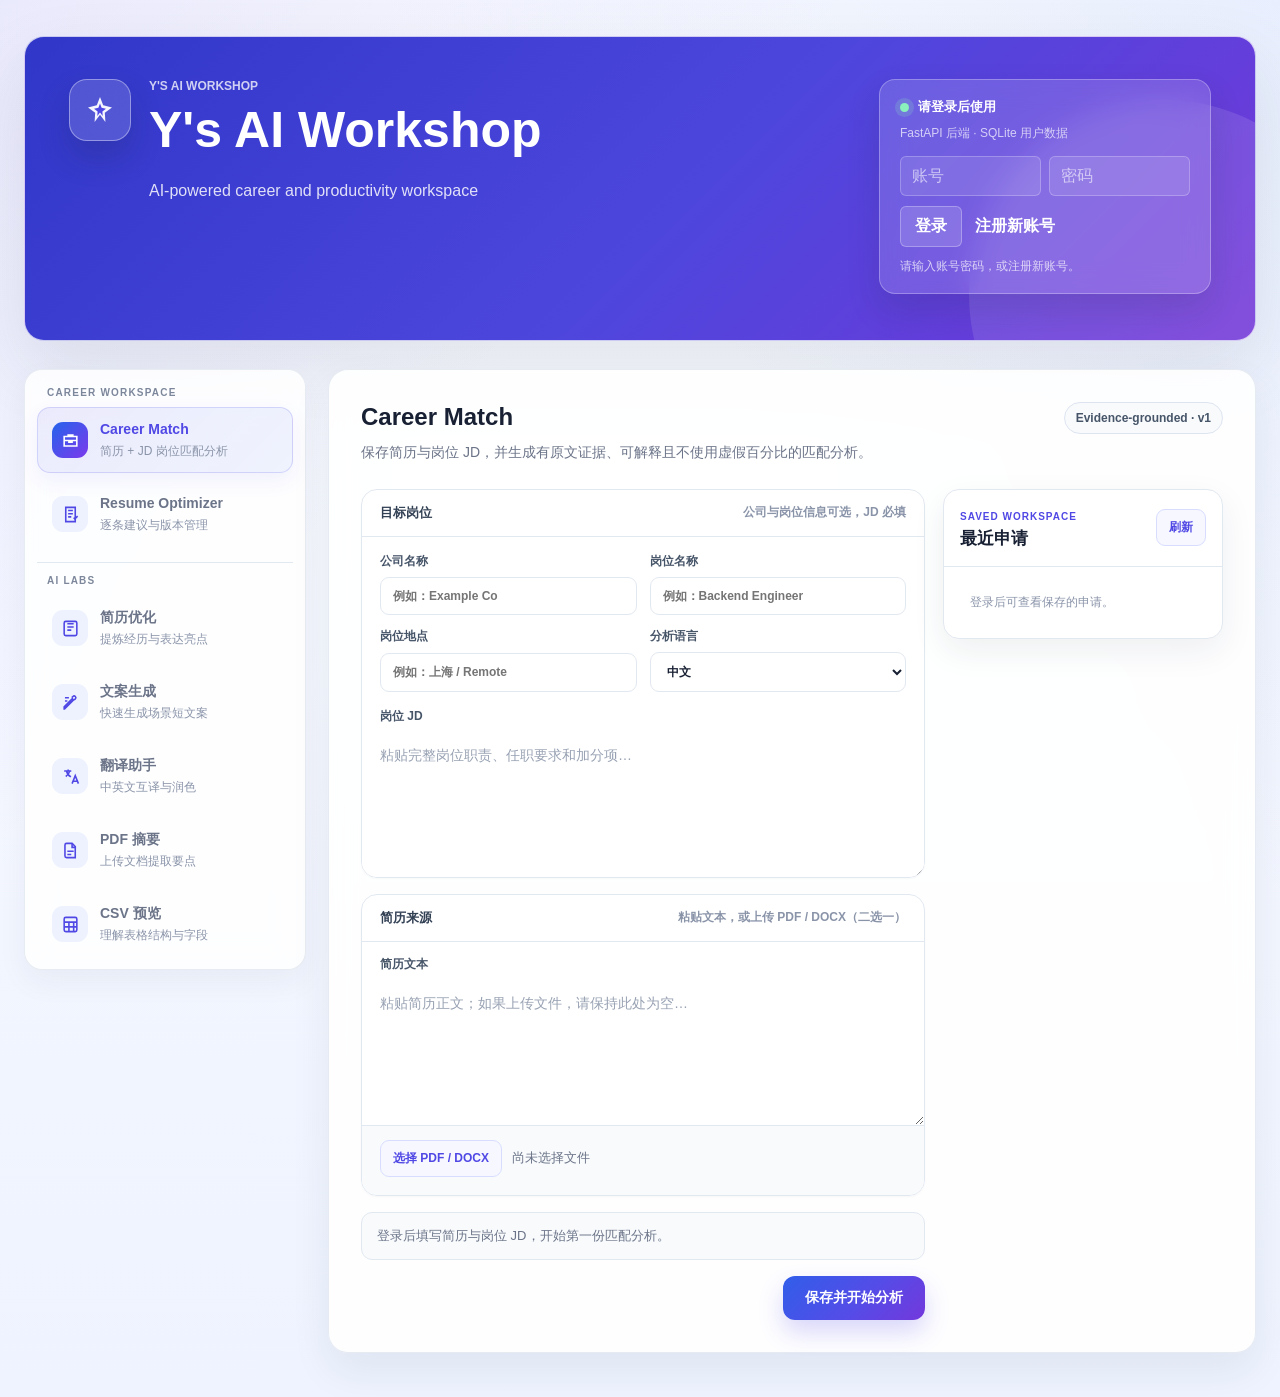
==== commit 01b4e327: "fix: stabilize frontend asset delivery and browser loading" ====
--- a/frontend/index.html
+++ b/frontend/index.html
@@ -5,16 +5,21 @@
   <meta name="viewport" content="width=device-width, initial-scale=1.0" />
   <meta name="api-base-url" content="" />
   <title>Y's AI Workshop</title>
-
-  <link rel="stylesheet" href="/assets/css/app.css">
+  <link rel="icon" href="data:,">
+
+  <link rel="stylesheet" href="./assets/css/app.css">
 </head>
 
 <body>
+  <aside id="file-mode-notice" class="file-mode-notice" role="alert" hidden>
+    <strong>当前是本地文件预览。</strong>
+    <span>请在 <code>backend</code> 目录运行 <code>uvicorn app.main:app --reload</code>，然后访问 <a href="http://127.0.0.1:8000">http://127.0.0.1:8000</a> 使用完整功能。</span>
+  </aside>
   <div id="app">
     <header id="header">
       <div class="brand-area">
         <div class="brand-logo" aria-hidden="true">
-          <svg viewBox="0 0 32 32" fill="none" role="img">
+          <svg width="32" height="32" viewBox="0 0 32 32" fill="none" role="img">
             <path d="M16 3L19.2 11.2L28 13.4L20.8 18.8L21.4 28L16 20.8L10.6 28L11.2 18.8L4 13.4L12.8 11.2L16 3Z" fill="rgba(255,255,255,0.94)" />
             <path d="M16 9.5L17.6 13.7L22 14.8L18.4 17.4L18.7 22L16 18.4L13.3 22L13.6 17.4L10 14.8L14.4 13.7L16 9.5Z" fill="#5048e5" />
           </svg>
@@ -55,7 +60,7 @@
         <div class="nav-section-label">Career Workspace</div>
         <button class="tab-btn active career-tab" type="button" onclick="switchTab('career')" data-tab="career">
           <span class="tab-icon" aria-hidden="true">
-            <svg viewBox="0 0 24 24" fill="none" stroke="currentColor">
+            <svg width="24" height="24" viewBox="0 0 24 24" fill="none" stroke="currentColor">
               <path d="M4 7h16v12H4zM9 7V5h6v2M4 12h16M10 12v2h4v-2" />
             </svg>
           </span>
@@ -67,7 +72,7 @@
 
         <button class="tab-btn" type="button" onclick="switchTab('optimizer')" data-tab="optimizer">
           <span class="tab-icon" aria-hidden="true">
-            <svg viewBox="0 0 24 24" fill="none" stroke="currentColor">
+            <svg width="24" height="24" viewBox="0 0 24 24" fill="none" stroke="currentColor">
               <path d="M6 3h12v18H6zM9 7h6M9 11h6M9 15h4" />
               <path d="m16 16 1.5 1.5L21 14" />
             </svg>
@@ -81,7 +86,7 @@
         <div class="nav-section-label nav-section-spaced">AI Labs</div>
         <button class="tab-btn" type="button" onclick="switchTab('resume')" data-tab="resume">
           <span class="tab-icon" aria-hidden="true">
-            <svg viewBox="0 0 24 24" fill="none" stroke="currentColor">
+            <svg width="24" height="24" viewBox="0 0 24 24" fill="none" stroke="currentColor">
               <path d="M8 6h8M8 10h8M8 14h5" />
               <path d="M6 3h12a2 2 0 0 1 2 2v14a2 2 0 0 1-2 2H6a2 2 0 0 1-2-2V5a2 2 0 0 1 2-2Z" />
             </svg>
@@ -94,7 +99,7 @@
 
         <button class="tab-btn" type="button" onclick="switchTab('copywrite')" data-tab="copywrite">
           <span class="tab-icon" aria-hidden="true">
-            <svg viewBox="0 0 24 24" fill="none" stroke="currentColor">
+            <svg width="24" height="24" viewBox="0 0 24 24" fill="none" stroke="currentColor">
               <path d="M4 19.5V20h.5L15.8 8.7l-1.5-1.5L4 17.5v2Z" />
               <path d="M13.6 5.9l1.5-1.5a2.1 2.1 0 0 1 3 3l-1.5 1.5" />
               <path d="M5 6h5M5 10h3" />
@@ -108,7 +113,7 @@
 
         <button class="tab-btn" type="button" onclick="switchTab('translate')" data-tab="translate">
           <span class="tab-icon" aria-hidden="true">
-            <svg viewBox="0 0 24 24" fill="none" stroke="currentColor">
+            <svg width="24" height="24" viewBox="0 0 24 24" fill="none" stroke="currentColor">
               <path d="M4 5h9M9 3v2M7 5c.7 3.2 2.6 5.7 5.5 7.5" />
               <path d="M11 5c-.5 2.7-2.2 5.2-5 7" />
               <path d="M14 21l4-10 4 10M15.3 18h5.4" />
@@ -122,7 +127,7 @@
 
         <button class="tab-btn" type="button" onclick="switchTab('pdf')" data-tab="pdf">
           <span class="tab-icon" aria-hidden="true">
-            <svg viewBox="0 0 24 24" fill="none" stroke="currentColor">
+            <svg width="24" height="24" viewBox="0 0 24 24" fill="none" stroke="currentColor">
               <path d="M7 3h7l4 4v14H7a2 2 0 0 1-2-2V5a2 2 0 0 1 2-2Z" />
               <path d="M14 3v5h5M8 13h8M8 17h5" />
             </svg>
@@ -135,7 +140,7 @@
 
         <button class="tab-btn" type="button" onclick="switchTab('csv')" data-tab="csv">
           <span class="tab-icon" aria-hidden="true">
-            <svg viewBox="0 0 24 24" fill="none" stroke="currentColor">
+            <svg width="24" height="24" viewBox="0 0 24 24" fill="none" stroke="currentColor">
               <path d="M4 5a2 2 0 0 1 2-2h12a2 2 0 0 1 2 2v14a2 2 0 0 1-2 2H6a2 2 0 0 1-2-2V5Z" />
               <path d="M4 9h16M4 15h16M10 9v12M16 9v12" />
             </svg>
@@ -427,7 +432,7 @@
                 <input type="file" id="pdf-file" accept=".pdf,application/pdf" onchange="onFileChosen('pdf')" />
                 <span class="upload-content">
                   <span class="upload-icon" aria-hidden="true">
-                    <svg viewBox="0 0 24 24" fill="none" stroke="currentColor">
+                    <svg width="24" height="24" viewBox="0 0 24 24" fill="none" stroke="currentColor">
                       <path d="M7 3h7l4 4v14H7a2 2 0 0 1-2-2V5a2 2 0 0 1 2-2Z" />
                       <path d="M14 3v5h5M8 13h8M8 17h5" />
                     </svg>
@@ -471,7 +476,7 @@
                 <input type="file" id="csv-file" accept=".csv,text/csv" onchange="onFileChosen('csv')" />
                 <span class="upload-content">
                   <span class="upload-icon" aria-hidden="true">
-                    <svg viewBox="0 0 24 24" fill="none" stroke="currentColor">
+                    <svg width="24" height="24" viewBox="0 0 24 24" fill="none" stroke="currentColor">
                       <path d="M4 5a2 2 0 0 1 2-2h12a2 2 0 0 1 2 2v14a2 2 0 0 1-2 2H6a2 2 0 0 1-2-2V5Z" />
                       <path d="M4 9h16M4 15h16M10 9v12M16 9v12" />
                     </svg>
@@ -534,7 +539,7 @@
     </div>
   </div>
 
-  <script src="/assets/js/config.js"></script>
-  <script src="/assets/js/app.js"></script>
+  <script src="./assets/js/config.js" defer></script>
+  <script src="./assets/js/app.js" defer></script>
 </body>
 </html>
--- a/frontend/assets/css/app.css
+++ b/frontend/assets/css/app.css
@@ -0,0 +1,1557 @@
+:root {
+  color-scheme: light;
+  --ink: #182033;
+  --muted: #6b7488;
+  --soft: #8a94a9;
+  --line: #e2e8f0;
+  --line-strong: #cbd5e1;
+  --surface: #ffffff;
+  --surface-soft: #f8fafc;
+  --surface-tint: #f5f7ff;
+  --brand: #5048e5;
+  --brand-2: #7c3aed;
+  --brand-3: #2563eb;
+  --success: #10b981;
+  --danger: #dc2626;
+  --danger-soft: #fff1f2;
+  --shadow: 0 28px 70px rgba(30, 41, 59, 0.10);
+  --shadow-soft: 0 12px 34px rgba(30, 41, 59, 0.07);
+  --radius: 20px;
+  --radius-sm: 12px;
+}
+* {
+  box-sizing: border-box;
+  margin: 0;
+  padding: 0;
+}
+
+.file-mode-notice[hidden] {
+  display: none;
+}
+
+.file-mode-notice {
+  display: flex;
+  align-items: center;
+  gap: 10px;
+  width: min(1280px, calc(100% - 32px));
+  margin: 16px auto 0;
+  padding: 12px 16px;
+  border: 1px solid #f0c36d;
+  border-radius: 12px;
+  color: #5f4213;
+  background: #fff8e6;
+  box-shadow: 0 8px 24px rgba(95, 66, 19, 0.08);
+}
+
+.file-mode-notice code {
+  padding: 2px 5px;
+  border-radius: 5px;
+  background: rgba(95, 66, 19, 0.08);
+}
+
+.file-mode-notice a {
+  color: #4338ca;
+  font-weight: 700;
+}
+
+body {
+  min-height: 100vh;
+  overflow-x: hidden;
+  color: var(--ink);
+  font-family:
+    Inter,
+    "PingFang SC",
+    "Microsoft YaHei",
+    Arial,
+    sans-serif;
+  background:
+    linear-gradient(135deg, rgba(80, 72, 229, 0.10), transparent 32%),
+    linear-gradient(225deg, rgba(37, 99, 235, 0.09), transparent 34%),
+    linear-gradient(180deg, #fbfcff 0%, #eef3ff 100%);
+}
+
+button,
+textarea,
+input,
+select {
+  font: inherit;
+}
+
+button {
+  -webkit-tap-highlight-color: transparent;
+}
+
+#app {
+  width: min(100%, 1320px);
+  margin: 0 auto;
+  padding: 36px 24px 44px;
+}
+
+#header {
+  position: relative;
+  overflow: hidden;
+  min-height: 264px;
+  padding: 42px 44px 46px;
+  display: grid;
+  grid-template-columns: minmax(0, 1fr) minmax(260px, 332px);
+  gap: 36px;
+  align-items: start;
+  border: 1px solid rgba(255, 255, 255, 0.72);
+  border-radius: var(--radius);
+  color: #ffffff;
+  background:
+    linear-gradient(135deg, #3037c8 0%, #4d46dd 54%, #7438d8 100%);
+  box-shadow: var(--shadow);
+  isolation: isolate;
+}
+
+#header::after {
+  content: "";
+  position: absolute;
+  right: -104px;
+  bottom: -150px;
+  width: 390px;
+  height: 390px;
+  border-radius: 50%;
+  background: rgba(255, 255, 255, 0.11);
+  pointer-events: none;
+  z-index: 0;
+}
+
+.brand-area {
+  position: relative;
+  z-index: 1;
+  min-width: 0;
+  display: flex;
+  gap: 18px;
+  align-items: flex-start;
+}
+
+.brand-logo {
+  width: 62px;
+  height: 62px;
+  flex: 0 0 auto;
+  display: grid;
+  place-items: center;
+  border: 1px solid rgba(255, 255, 255, 0.38);
+  border-radius: 18px;
+  background: rgba(255, 255, 255, 0.15);
+  box-shadow: 0 16px 32px rgba(24, 32, 51, 0.18);
+  backdrop-filter: blur(12px);
+}
+
+.brand-logo svg {
+  width: 32px;
+  height: 32px;
+  display: block;
+}
+
+.brand-kicker {
+  margin-bottom: 9px;
+  color: rgba(255, 255, 255, 0.76);
+  font-size: 12px;
+  font-weight: 700;
+  letter-spacing: 0;
+  text-transform: uppercase;
+}
+
+.brand-text h1 {
+  font-size: clamp(32px, 4.2vw, 50px);
+  line-height: 1.14;
+  letter-spacing: 0;
+}
+
+.brand-text p {
+  max-width: 720px;
+  margin-top: 18px;
+  color: rgba(255, 255, 255, 0.84);
+  font-size: 16px;
+  line-height: 1.8;
+}
+
+.service-status {
+  position: relative;
+  z-index: 1;
+  width: 100%;
+  padding: 18px 20px;
+  border: 1px solid rgba(255, 255, 255, 0.28);
+  border-radius: 16px;
+  background: rgba(255, 255, 255, 0.15);
+  backdrop-filter: blur(14px);
+  box-shadow: 0 16px 34px rgba(24, 32, 51, 0.14);
+}
+
+.status-label {
+  display: flex;
+  align-items: center;
+  gap: 9px;
+  font-size: 13px;
+  font-weight: 700;
+}
+
+.status-dot {
+  width: 9px;
+  height: 9px;
+  border-radius: 50%;
+  background: #8af0bc;
+  box-shadow: 0 0 0 5px rgba(138, 240, 188, 0.18);
+}
+
+.status-meta {
+  margin-top: 8px;
+  color: rgba(255, 255, 255, 0.70);
+  font-size: 12px;
+  line-height: 1.5;
+}
+
+.workspace-shell {
+  margin-top: 28px;
+  display: grid;
+  grid-template-columns: 282px minmax(0, 1fr);
+  gap: 22px;
+  align-items: start;
+}
+
+#tab-nav {
+  padding: 12px;
+  display: flex;
+  flex-direction: column;
+  gap: 8px;
+  border: 1px solid rgba(226, 232, 240, 0.82);
+  border-radius: 18px;
+  background: rgba(255, 255, 255, 0.86);
+  box-shadow: 0 12px 30px rgba(30, 41, 59, 0.05);
+  backdrop-filter: blur(14px);
+}
+
+.tab-btn {
+  position: relative;
+  width: 100%;
+  min-height: 66px;
+  padding: 12px 12px 12px 14px;
+  display: grid;
+  grid-template-columns: 36px minmax(0, 1fr);
+  gap: 12px;
+  align-items: center;
+  border: 1px solid transparent;
+  border-radius: 13px;
+  background: transparent;
+  color: var(--muted);
+  text-align: left;
+  cursor: pointer;
+  transition:
+    color 0.18s ease,
+    background 0.18s ease,
+    border-color 0.18s ease,
+    transform 0.18s ease,
+    box-shadow 0.18s ease;
+}
+
+.tab-btn:hover {
+  border-color: #d8ddff;
+  background: #f7f8ff;
+  color: var(--brand);
+}
+
+.tab-btn:focus-visible {
+  outline: 3px solid rgba(80, 72, 229, 0.20);
+  outline-offset: 2px;
+}
+
+.tab-btn.active {
+  border-color: rgba(80, 72, 229, 0.18);
+  background: linear-gradient(135deg, rgba(80, 72, 229, 0.10), rgba(37, 99, 235, 0.07));
+  color: var(--brand);
+  box-shadow: 0 8px 20px rgba(80, 72, 229, 0.08);
+}
+
+.tab-icon {
+  width: 36px;
+  height: 36px;
+  display: grid;
+  place-items: center;
+  border-radius: 11px;
+  color: var(--brand);
+  background: #eef2ff;
+}
+
+.tab-icon svg {
+  width: 19px;
+  height: 19px;
+  stroke-width: 2;
+}
+
+.tab-title {
+  display: block;
+  color: currentColor;
+  font-size: 14px;
+  font-weight: 800;
+  line-height: 1.25;
+}
+
+.tab-copy {
+  display: block;
+  margin-top: 4px;
+  color: var(--soft);
+  font-size: 12px;
+  line-height: 1.35;
+}
+
+.panel-stack {
+  min-width: 0;
+  border: 1px solid rgba(226, 232, 240, 0.86);
+  border-radius: var(--radius);
+  background: rgba(255, 255, 255, 0.90);
+  box-shadow: 0 18px 42px rgba(30, 41, 59, 0.07);
+  backdrop-filter: blur(14px);
+}
+
+.panel {
+  display: none;
+  padding: 32px;
+}
+
+.panel.active {
+  display: block;
+}
+
+.panel-heading {
+  display: grid;
+  grid-template-columns: minmax(0, 1fr) auto;
+  gap: 18px;
+  align-items: start;
+  margin-bottom: 24px;
+}
+
+.panel-heading h2 {
+  font-size: 24px;
+  line-height: 1.25;
+  letter-spacing: 0;
+}
+
+.panel-desc {
+  max-width: 660px;
+  margin-top: 8px;
+  color: var(--muted);
+  font-size: 14px;
+  line-height: 1.75;
+}
+
+.panel-badge {
+  padding: 8px 11px;
+  border: 1px solid #dde4f0;
+  border-radius: 999px;
+  color: #475569;
+  background: #f8fafc;
+  font-size: 12px;
+  font-weight: 700;
+  white-space: nowrap;
+}
+
+.work-grid {
+  display: grid;
+  grid-template-columns: minmax(0, 1fr);
+  gap: 16px;
+}
+
+.input-card,
+.output-card {
+  border: 1px solid var(--line);
+  border-radius: 16px;
+  background: rgba(255, 255, 255, 0.94);
+  box-shadow: 0 1px 2px rgba(15, 23, 42, 0.03);
+}
+
+.card-label {
+  min-height: 46px;
+  padding: 14px 18px;
+  display: flex;
+  justify-content: space-between;
+  align-items: center;
+  gap: 12px;
+  border-bottom: 1px solid var(--line);
+  color: #334155;
+  font-size: 13px;
+  font-weight: 800;
+}
+
+.card-hint {
+  color: var(--soft);
+  font-size: 12px;
+  font-weight: 600;
+}
+
+textarea {
+  width: 100%;
+  min-height: 216px;
+  padding: 18px;
+  display: block;
+  border: 0;
+  border-radius: 0 0 16px 16px;
+  outline: none;
+  resize: vertical;
+  background: #ffffff;
+  color: var(--ink);
+  font-size: 14px;
+  line-height: 1.75;
+  transition:
+    background 0.18s ease,
+    box-shadow 0.18s ease;
+}
+
+textarea::placeholder {
+  color: #98a2b3;
+}
+
+.input-card:focus-within {
+  border-color: rgba(80, 72, 229, 0.48);
+  box-shadow: 0 0 0 4px rgba(80, 72, 229, 0.10);
+}
+
+textarea:focus {
+  background: #fff;
+}
+
+.upload-area {
+  min-height: 214px;
+  padding: 24px;
+  display: grid;
+  place-items: center;
+  border-radius: 0 0 16px 16px;
+  background:
+    linear-gradient(180deg, #fbfdff 0%, #f8faff 100%);
+  cursor: pointer;
+  transition:
+    background 0.18s ease,
+    box-shadow 0.18s ease;
+}
+
+.upload-area:hover {
+  background: #f5f7ff;
+}
+
+.upload-area:focus-within {
+  box-shadow: inset 0 0 0 4px rgba(80, 72, 229, 0.10);
+}
+
+.upload-area input[type="file"] {
+  position: absolute;
+  width: 1px;
+  height: 1px;
+  opacity: 0;
+  pointer-events: none;
+}
+
+.upload-content {
+  width: min(100%, 430px);
+  min-height: 148px;
+  padding: 24px;
+  display: flex;
+  flex-direction: column;
+  justify-content: center;
+  align-items: center;
+  border: 1.5px dashed #cbd5e1;
+  border-radius: 15px;
+  text-align: center;
+  transition:
+    border-color 0.18s ease,
+    transform 0.18s ease,
+    background 0.18s ease;
+}
+
+.upload-area:hover .upload-content {
+  transform: translateY(-1px);
+  border-color: #756df0;
+  background: rgba(255, 255, 255, 0.72);
+}
+
+.upload-icon {
+  width: 46px;
+  height: 46px;
+  margin-bottom: 13px;
+  display: grid;
+  place-items: center;
+  border-radius: 14px;
+  color: var(--brand);
+  background: #eef2ff;
+}
+
+.upload-icon svg {
+  width: 23px;
+  height: 23px;
+}
+
+.upload-hint {
+  color: #475569;
+  font-size: 14px;
+  font-weight: 800;
+  line-height: 1.6;
+}
+
+.upload-hint em {
+  color: var(--brand);
+  font-style: normal;
+}
+
+.file-chosen {
+  width: 100%;
+  margin-top: 11px;
+  color: var(--muted);
+  font-size: 13px;
+  line-height: 1.5;
+  overflow: hidden;
+  text-overflow: ellipsis;
+  white-space: nowrap;
+}
+
+.action-row {
+  display: flex;
+  justify-content: flex-end;
+  align-items: center;
+  gap: 12px;
+}
+
+.action-btn {
+  min-width: 142px;
+  min-height: 44px;
+  padding: 12px 20px;
+  display: inline-flex;
+  justify-content: center;
+  align-items: center;
+  gap: 9px;
+  border: 0;
+  border-radius: 12px;
+  color: #ffffff;
+  background: linear-gradient(135deg, #315eea 0%, #554ce7 56%, #7338dc 100%);
+  box-shadow: 0 12px 24px rgba(80, 72, 229, 0.22);
+  font-size: 14px;
+  font-weight: 800;
+  cursor: pointer;
+  transition:
+    transform 0.18s ease,
+    box-shadow 0.18s ease,
+    opacity 0.18s ease,
+    filter 0.18s ease;
+}
+
+.action-btn:hover:not(:disabled) {
+  transform: translateY(-1px);
+  box-shadow: 0 15px 28px rgba(80, 72, 229, 0.28);
+  filter: saturate(1.04);
+}
+
+.action-btn:active:not(:disabled) {
+  transform: translateY(0);
+}
+
+.action-btn:focus-visible {
+  outline: 3px solid rgba(80, 72, 229, 0.22);
+  outline-offset: 3px;
+}
+
+.action-btn:disabled {
+  cursor: not-allowed;
+  opacity: 0.62;
+  box-shadow: none;
+  transform: none;
+}
+
+.output-card {
+  overflow: hidden;
+}
+
+.output-title {
+  display: flex;
+  align-items: center;
+  gap: 8px;
+}
+
+.output-title::before {
+  content: "";
+  width: 8px;
+  height: 8px;
+  border-radius: 50%;
+  background: var(--success);
+  box-shadow: 0 0 0 4px rgba(16, 185, 129, 0.12);
+}
+
+.output-area {
+  min-height: 188px;
+  max-height: 430px;
+  overflow-y: auto;
+  padding: 17px 18px;
+  color: #334155;
+  background:
+    linear-gradient(180deg, #fbfcff 0%, #f8fafc 100%);
+  font-size: 14px;
+  line-height: 1.85;
+  white-space: pre-wrap;
+  word-break: break-word;
+  scrollbar-width: thin;
+  scrollbar-color: #cbd5e1 transparent;
+}
+
+.output-area.placeholder {
+  color: #8b95a6;
+}
+
+.output-area.error {
+  color: #b91c1c;
+  background: var(--danger-soft);
+}
+
+.output-card.has-error {
+  border-color: #fecaca;
+}
+
+.output-card.has-error .output-title::before {
+  background: var(--danger);
+  box-shadow: 0 0 0 4px rgba(220, 38, 38, 0.12);
+}
+
+.nav-section-label {
+  padding: 5px 10px 1px;
+  color: #7c879b;
+  font-size: 10px;
+  font-weight: 900;
+  letter-spacing: 0.12em;
+  text-transform: uppercase;
+}
+
+.nav-section-spaced {
+  margin-top: 7px;
+  padding-top: 12px;
+  border-top: 1px solid var(--line);
+}
+
+.career-tab .tab-icon {
+  color: #ffffff;
+  background: linear-gradient(135deg, var(--brand-3), var(--brand-2));
+}
+
+.career-layout {
+  display: grid;
+  grid-template-columns: minmax(0, 1fr) 280px;
+  gap: 18px;
+  align-items: start;
+}
+
+.career-main-column {
+  min-width: 0;
+  display: grid;
+  gap: 16px;
+}
+
+.career-form-card {
+  overflow: hidden;
+}
+
+.career-fields {
+  padding: 16px 18px 2px;
+  display: grid;
+  grid-template-columns: repeat(2, minmax(0, 1fr));
+  gap: 13px;
+}
+
+.career-fields label,
+.career-text-label {
+  display: grid;
+  gap: 7px;
+  color: #475569;
+  font-size: 12px;
+  font-weight: 800;
+}
+
+.career-fields input,
+.career-fields select {
+  width: 100%;
+  min-width: 0;
+  padding: 11px 12px;
+  border: 1px solid var(--line);
+  border-radius: 9px;
+  outline: none;
+  color: var(--ink);
+  background: #ffffff;
+}
+
+.career-fields input:focus,
+.career-fields select:focus {
+  border-color: rgba(80, 72, 229, 0.48);
+  box-shadow: 0 0 0 3px rgba(80, 72, 229, 0.10);
+}
+
+.career-text-label {
+  padding: 14px 18px 0;
+}
+
+.career-textarea {
+  min-height: 152px;
+  border-radius: 0;
+}
+
+.career-upload-row {
+  padding: 14px 18px 18px;
+  display: flex;
+  align-items: center;
+  gap: 10px;
+  border-top: 1px solid var(--line);
+  background: var(--surface-soft);
+}
+
+.career-upload-row .file-chosen {
+  min-width: 0;
+  margin: 0;
+}
+
+.career-file-button,
+.secondary-btn {
+  flex: 0 0 auto;
+  padding: 9px 12px;
+  border: 1px solid #d8ddff;
+  border-radius: 9px;
+  color: var(--brand);
+  background: #f7f8ff;
+  font-size: 12px;
+  font-weight: 800;
+  cursor: pointer;
+}
+
+.career-file-button:hover,
+.secondary-btn:hover {
+  border-color: #a9b0f8;
+  background: #eef0ff;
+}
+
+.career-message {
+  min-height: 48px;
+  padding: 13px 15px;
+  border: 1px solid var(--line);
+  border-radius: 11px;
+  color: var(--muted);
+  background: var(--surface-soft);
+  font-size: 13px;
+  line-height: 1.6;
+  white-space: pre-line;
+}
+
+.career-message.loading {
+  border-color: #c7d2fe;
+  color: #4338ca;
+  background: #eef2ff;
+}
+
+.career-message.success {
+  border-color: #a7f3d0;
+  color: #047857;
+  background: #ecfdf5;
+}
+
+.career-message.error {
+  border-color: #fecaca;
+  color: #b91c1c;
+  background: var(--danger-soft);
+}
+
+.career-history-card,
+.career-result {
+  border: 1px solid var(--line);
+  border-radius: 16px;
+  background: #ffffff;
+  box-shadow: var(--shadow-soft);
+}
+
+.career-history-card {
+  position: sticky;
+  top: 18px;
+  overflow: hidden;
+}
+
+.history-heading {
+  padding: 16px;
+  display: flex;
+  justify-content: space-between;
+  gap: 12px;
+  align-items: center;
+  border-bottom: 1px solid var(--line);
+}
+
+.history-heading h3 {
+  margin-top: 3px;
+  font-size: 17px;
+}
+
+.result-eyebrow {
+  color: var(--brand);
+  font-size: 10px;
+  font-weight: 900;
+  letter-spacing: 0.1em;
+  text-transform: uppercase;
+}
+
+.career-history-list {
+  max-height: 640px;
+  overflow-y: auto;
+  padding: 10px;
+}
+
+.history-item {
+  position: relative;
+  margin-bottom: 8px;
+  border: 1px solid var(--line);
+  border-radius: 11px;
+  background: #ffffff;
+}
+
+.history-item.active {
+  border-color: rgba(80, 72, 229, 0.4);
+  background: var(--surface-tint);
+}
+
+.history-open {
+  width: 100%;
+  padding: 12px 52px 12px 12px;
+  display: grid;
+  gap: 4px;
+  border: 0;
+  text-align: left;
+  background: transparent;
+  color: var(--ink);
+  cursor: pointer;
+}
+
+.history-open strong,
+.history-open span,
+.history-open small {
+  overflow: hidden;
+  text-overflow: ellipsis;
+  white-space: nowrap;
+}
+
+.history-open span,
+.history-open small {
+  color: var(--muted);
+  font-size: 12px;
+}
+
+.history-status {
+  width: fit-content;
+  margin-top: 4px;
+  padding: 3px 7px;
+  border-radius: 999px;
+  color: #475569;
+  background: #f1f5f9;
+  font-size: 10px;
+  font-style: normal;
+  font-weight: 800;
+}
+
+.status-completed { color: #047857; background: #ecfdf5; }
+.status-analysis_failed, .status-parse_failed { color: #b91c1c; background: #fff1f2; }
+.status-analyzing { color: #4338ca; background: #eef2ff; }
+
+.history-delete {
+  position: absolute;
+  top: 10px;
+  right: 8px;
+  padding: 5px 7px;
+  border: 0;
+  color: #94a3b8;
+  background: transparent;
+  font-size: 11px;
+  cursor: pointer;
+}
+
+.history-delete:hover {
+  color: var(--danger);
+}
+
+.empty-state {
+  padding: 16px;
+  color: var(--soft);
+  font-size: 12px;
+  line-height: 1.65;
+}
+
+.error-state {
+  color: var(--danger);
+}
+
+.career-result {
+  overflow: hidden;
+}
+
+.result-overview {
+  padding: 22px;
+  color: #ffffff;
+  background: linear-gradient(135deg, #3037c8, #7438d8);
+}
+
+.result-overview .result-eyebrow {
+  color: rgba(255, 255, 255, 0.72);
+}
+
+.result-overview strong {
+  margin-top: 7px;
+  display: block;
+  font-size: 24px;
+}
+
+.result-overview p {
+  margin-top: 9px;
+  color: rgba(255, 255, 255, 0.86);
+  font-size: 13px;
+  line-height: 1.7;
+}
+
+.result-meta {
+  margin-top: 10px;
+  color: rgba(255, 255, 255, 0.62);
+  font-size: 11px;
+}
+
+.result-groups {
+  display: grid;
+  gap: 0;
+}
+
+.result-group {
+  padding: 18px 20px;
+  border-bottom: 1px solid var(--line);
+}
+
+.result-group h3 {
+  display: flex;
+  align-items: center;
+  gap: 8px;
+  font-size: 15px;
+}
+
+.result-group h3 span {
+  min-width: 22px;
+  padding: 2px 6px;
+  border-radius: 999px;
+  color: var(--brand);
+  background: #eef2ff;
+  font-size: 10px;
+  text-align: center;
+}
+
+.match-items {
+  margin-top: 11px;
+  display: grid;
+  gap: 10px;
+}
+
+.match-item {
+  padding: 14px;
+  display: grid;
+  gap: 10px;
+  border: 1px solid var(--line);
+  border-left: 4px solid #94a3b8;
+  border-radius: 10px;
+  background: var(--surface-soft);
+}
+
+.match-item.confidence-strong { border-left-color: var(--success); }
+.match-item.confidence-partial { border-left-color: #f59e0b; }
+.match-item.confidence-missing { border-left-color: var(--danger); }
+.match-item.confidence-uncertain { border-left-color: #64748b; }
+
+.match-label {
+  color: var(--soft);
+  font-size: 10px;
+  font-weight: 900;
+  letter-spacing: 0.05em;
+  text-transform: uppercase;
+}
+
+.match-item p {
+  margin-top: 3px;
+  color: #334155;
+  font-size: 13px;
+  line-height: 1.65;
+}
+
+.confidence-badge {
+  width: fit-content;
+  padding: 4px 7px;
+  border-radius: 999px;
+  color: #475569;
+  background: #e2e8f0;
+  font-size: 10px;
+  font-weight: 800;
+}
+
+.limitations-group ul {
+  padding-left: 18px;
+}
+
+.limitations-group li {
+  margin-bottom: 5px;
+}
+
+.career-result > .action-row {
+  padding: 16px 20px;
+}
+
+.history-optimize {
+  position: absolute;
+  right: 8px;
+  bottom: 9px;
+  padding: 5px 7px;
+  border: 0;
+  color: var(--brand);
+  background: transparent;
+  font-size: 11px;
+  font-weight: 800;
+  cursor: pointer;
+}
+
+.optimizer-toolbar {
+  display: flex;
+  align-items: end;
+  gap: 10px;
+  flex-wrap: wrap;
+  margin-bottom: 14px;
+}
+
+.optimizer-application-picker {
+  min-width: min(100%, 380px);
+  flex: 1 1 320px;
+  display: grid;
+  gap: 6px;
+  color: var(--muted);
+  font-size: 12px;
+  font-weight: 800;
+}
+
+.optimizer-application-picker select,
+.optimizer-card select,
+.version-compare-controls select {
+  min-width: 0;
+  padding: 10px 11px;
+  border: 1px solid var(--line);
+  border-radius: 9px;
+  color: var(--ink);
+  background: #ffffff;
+  outline: none;
+}
+
+.optimizer-application-picker select:focus,
+.optimizer-card select:focus,
+.version-compare-controls select:focus {
+  border-color: rgba(80, 72, 229, 0.48);
+  box-shadow: 0 0 0 3px rgba(80, 72, 229, 0.10);
+}
+
+.optimizer-metrics {
+  margin: 14px 0;
+  display: grid;
+  grid-template-columns: 1.6fr repeat(3, minmax(110px, .7fr));
+  gap: 10px;
+}
+
+.optimizer-metrics .metric strong {
+  display: block;
+  overflow: hidden;
+  color: #334155;
+  font-size: 16px;
+  line-height: 1.35;
+  text-overflow: ellipsis;
+  white-space: nowrap;
+}
+
+.optimizer-layout {
+  display: grid;
+  grid-template-columns: minmax(300px, .82fr) minmax(380px, 1.18fr);
+  gap: 16px;
+  align-items: start;
+}
+
+.optimizer-resume-column,
+.optimizer-suggestion-column {
+  min-width: 0;
+  display: grid;
+  gap: 16px;
+}
+
+.optimizer-card {
+  overflow: hidden;
+  border: 1px solid var(--line);
+  border-radius: 16px;
+  background: #ffffff;
+  box-shadow: var(--shadow-soft);
+}
+
+.optimizer-card-heading {
+  min-height: 62px;
+  padding: 14px 16px;
+  display: flex;
+  justify-content: space-between;
+  align-items: center;
+  gap: 12px;
+  border-bottom: 1px solid var(--line);
+}
+
+.optimizer-card-heading h3 {
+  margin-top: 3px;
+  font-size: 16px;
+}
+
+.optimizer-card-heading select {
+  max-width: 190px;
+}
+
+.resume-content {
+  min-height: 340px;
+  max-height: 620px;
+  overflow: auto;
+  padding: 18px;
+  color: #334155;
+  background: linear-gradient(180deg, #fbfcff, #f8fafc);
+  font-family: "SFMono-Regular", Consolas, monospace;
+  font-size: 12px;
+  line-height: 1.75;
+  white-space: pre-wrap;
+  word-break: break-word;
+}
+
+.version-compare-controls {
+  padding: 12px 14px;
+  display: grid;
+  grid-template-columns: minmax(0, 1fr) auto minmax(0, 1fr) auto;
+  gap: 8px;
+  align-items: center;
+  border-bottom: 1px solid var(--line);
+  color: var(--soft);
+  font-size: 11px;
+}
+
+.version-history-list {
+  max-height: 310px;
+  overflow-y: auto;
+  padding: 10px;
+}
+
+.version-item {
+  margin-bottom: 8px;
+  padding: 10px;
+  display: flex;
+  justify-content: space-between;
+  align-items: center;
+  gap: 8px;
+  border: 1px solid var(--line);
+  border-radius: 10px;
+}
+
+.version-item.active {
+  border-color: rgba(80, 72, 229, .4);
+  background: var(--surface-tint);
+}
+
+.version-item > button:first-child {
+  min-width: 0;
+  flex: 1;
+  display: grid;
+  gap: 3px;
+  border: 0;
+  color: var(--ink);
+  background: transparent;
+  text-align: left;
+  cursor: pointer;
+}
+
+.version-item span,
+.version-item small {
+  color: var(--muted);
+  font-size: 11px;
+}
+
+.current-version-badge {
+  padding: 4px 7px;
+  border-radius: 999px;
+  color: #047857 !important;
+  background: #ecfdf5;
+  font-weight: 800;
+}
+
+.optimizer-export-note {
+  padding: 11px 14px;
+  border-top: 1px solid var(--line);
+  color: var(--soft);
+  background: var(--surface-soft);
+  font-size: 11px;
+  line-height: 1.6;
+}
+
+.optimizer-suggestion-heading {
+  align-items: flex-start;
+}
+
+.suggestion-toolbar {
+  display: flex;
+  justify-content: flex-end;
+  gap: 8px;
+  flex-wrap: wrap;
+}
+
+.suggestion-toolbar .action-btn {
+  min-width: 120px;
+  min-height: 38px;
+  padding: 9px 12px;
+  font-size: 12px;
+}
+
+.optimizer-filters {
+  padding: 11px 14px;
+  display: flex;
+  gap: 7px;
+  overflow-x: auto;
+  border-bottom: 1px solid var(--line);
+}
+
+.filter-btn {
+  flex: 0 0 auto;
+  padding: 7px 10px;
+  border: 1px solid var(--line);
+  border-radius: 999px;
+  color: var(--muted);
+  background: #ffffff;
+  font-size: 11px;
+  font-weight: 800;
+  cursor: pointer;
+}
+
+.filter-btn.active {
+  border-color: #c7d2fe;
+  color: var(--brand);
+  background: #eef2ff;
+}
+
+.optimizer-suggestions {
+  max-height: 920px;
+  overflow-y: auto;
+  padding: 12px;
+  display: grid;
+  gap: 12px;
+}
+
+.suggestion-card {
+  padding: 15px;
+  display: grid;
+  gap: 12px;
+  border: 1px solid var(--line);
+  border-left: 4px solid #94a3b8;
+  border-radius: 12px;
+  background: #ffffff;
+}
+
+.suggestion-card.status-accepted,
+.suggestion-card.status-edited { border-left-color: var(--success); }
+.suggestion-card.status-rejected { border-left-color: var(--danger); opacity: .78; }
+.suggestion-card.status-superseded { border-left-color: #cbd5e1; opacity: .62; }
+
+.suggestion-card-top {
+  display: flex;
+  justify-content: space-between;
+  gap: 10px;
+  align-items: center;
+}
+
+.suggestion-card-top small {
+  color: var(--soft);
+  font-size: 10px;
+}
+
+.suggestion-tags {
+  display: flex;
+  gap: 6px;
+  flex-wrap: wrap;
+}
+
+.suggestion-status,
+.risk-badge,
+.clarification-badge {
+  padding: 4px 7px;
+  border-radius: 999px;
+  color: #475569;
+  background: #f1f5f9;
+  font-size: 10px;
+  font-weight: 900;
+}
+
+.risk-low { color: #047857; background: #ecfdf5; }
+.risk-medium { color: #b45309; background: #fffbeb; }
+.risk-high, .clarification-badge { color: #b91c1c; background: #fff1f2; }
+
+.suggestion-field {
+  display: grid;
+  gap: 5px;
+}
+
+.suggestion-field > span,
+.suggestion-field:not(div) {
+  color: var(--soft);
+  font-size: 10px;
+  font-weight: 900;
+  letter-spacing: .04em;
+  text-transform: uppercase;
+}
+
+.suggestion-field p {
+  color: #334155;
+  font-size: 13px;
+  line-height: 1.65;
+  text-transform: none;
+  letter-spacing: 0;
+}
+
+.suggestion-edit {
+  min-height: 104px;
+  padding: 11px;
+  border: 1px solid var(--line);
+  border-radius: 9px;
+  color: #334155;
+  background: var(--surface-soft);
+  font-size: 13px;
+  line-height: 1.6;
+  text-transform: none;
+}
+
+.suggestion-edit:focus {
+  border-color: rgba(80, 72, 229, .48);
+  box-shadow: 0 0 0 3px rgba(80, 72, 229, .1);
+}
+
+.suggestion-edit:disabled {
+  color: var(--muted);
+  background: #f1f5f9;
+}
+
+.suggestion-evidence-grid {
+  display: grid;
+  grid-template-columns: 1fr 1fr;
+  gap: 10px;
+  padding: 10px;
+  border-radius: 9px;
+  background: var(--surface-soft);
+}
+
+.suggestion-actions {
+  display: flex;
+  justify-content: flex-end;
+  gap: 7px;
+  flex-wrap: wrap;
+}
+
+.suggestion-actions button:disabled {
+  cursor: not-allowed;
+  opacity: .45;
+}
+
+.optimizer-diff {
+  margin: 0 12px 12px;
+  overflow: hidden;
+  border: 1px solid var(--line);
+  border-radius: 10px;
+}
+
+.diff-heading {
+  padding: 10px 12px;
+  display: flex;
+  justify-content: space-between;
+  gap: 8px;
+  background: #f1f5f9;
+  font-size: 11px;
+}
+
+.diff-heading span { color: var(--muted); }
+
+.diff-change {
+  padding: 10px 12px;
+  display: grid;
+  gap: 5px;
+  border-top: 1px solid var(--line);
+  font-family: "SFMono-Regular", Consolas, monospace;
+  font-size: 11px;
+}
+
+.diff-change > span {
+  color: var(--soft);
+  font-family: inherit;
+  font-weight: 900;
+  text-transform: uppercase;
+}
+
+.diff-change del,
+.diff-change ins {
+  padding: 6px;
+  display: block;
+  border-radius: 5px;
+  text-decoration: none;
+  white-space: pre-wrap;
+}
+
+.diff-change del { color: #991b1b; background: #fef2f2; }
+.diff-change ins { color: #065f46; background: #ecfdf5; }
+
+
+[hidden] { display: none !important; }
+
+.auth-panel { margin-top: 14px; display: grid; gap: 10px; }
+.auth-fields { display: grid; grid-template-columns: 1fr 1fr; gap: 8px; }
+.auth-fields input {
+  width: 100%; min-width: 0; border: 1px solid rgba(255,255,255,.24);
+  background: rgba(255,255,255,.1); color: #fff; padding: 10px 11px;
+  border-radius: 6px; outline: none; letter-spacing: 0;
+}
+.auth-fields input::placeholder { color: rgba(255,255,255,.6); }
+.auth-button {
+  border: 1px solid rgba(255,255,255,.28); background: rgba(255,255,255,.14);
+  color: #fff; border-radius: 6px; padding: 9px 14px; cursor: pointer; font-weight: 700;
+}
+.auth-button:hover { background: rgba(255,255,255,.22); }
+.auth-actions { display: flex; align-items: center; gap: 8px; flex-wrap: wrap; }
+.auth-switch-button { background: transparent; border-color: transparent; padding-inline: 4px; }
+.auth-switch-button:hover { background: rgba(255,255,255,.1); }
+.auth-message { color: rgba(255,255,255,.72); font-size: 12px; line-height: 1.5; }
+.user-summary { margin-top: 12px; display: flex; justify-content: space-between; gap: 12px; align-items: center; }
+.user-summary strong { display: block; margin-bottom: 2px; }
+.admin-summary-grid { display: grid; grid-template-columns: repeat(3, minmax(0, 1fr)); gap: 12px; margin: 18px 0; }
+.metric { border: 1px solid var(--line); padding: 14px; border-radius: 6px; background: #fff; }
+.metric span { display: block; color: var(--muted); font-size: 12px; margin-bottom: 6px; }
+.metric strong { font-size: 25px; color: var(--ink); }
+.data-table-wrap { overflow-x: auto; border: 1px solid var(--line); border-radius: 6px; margin-top: 12px; }
+.data-table { width: 100%; border-collapse: collapse; min-width: 720px; font-size: 13px; }
+.data-table th, .data-table td { padding: 11px 12px; text-align: left; border-bottom: 1px solid var(--line); vertical-align: top; }
+.data-table th { background: #f6f7f9; color: var(--muted); font-weight: 700; }
+.data-table tr:last-child td { border-bottom: 0; }
+.status-success { color: #1f7a48; font-weight: 700; }
+.status-error { color: #b42318; font-weight: 700; }
+
+@media (max-width: 980px) {
+  #app {
+    padding: 18px 12px 30px;
+  }
+
+  #header {
+    grid-template-columns: 1fr;
+    min-height: auto;
+    padding: 28px;
+    gap: 24px;
+  }
+
+  .service-status {
+    width: 100%;
+  }
+
+  .auth-fields, .admin-summary-grid, .career-layout, .optimizer-layout { grid-template-columns: 1fr; }
+
+  .optimizer-metrics { grid-template-columns: repeat(2, minmax(0, 1fr)); }
+
+  .career-history-card { position: static; }
+
+  .workspace-shell {
+    margin-top: 20px;
+    grid-template-columns: 1fr;
+  }
+
+  #tab-nav {
+    flex-direction: row;
+    overflow-x: auto;
+    padding: 8px;
+    scrollbar-width: thin;
+  }
+
+  .tab-btn {
+    flex: 0 0 178px;
+  }
+}
+
+@media (max-width: 620px) {
+  .file-mode-notice {
+    align-items: flex-start;
+    flex-direction: column;
+  }
+
+  #app {
+    padding-inline: 10px;
+  }
+
+  #header {
+    border-radius: 17px;
+  }
+
+  .brand-area {
+    flex-direction: column;
+    gap: 14px;
+  }
+
+  .brand-logo {
+    width: 52px;
+    height: 52px;
+    border-radius: 16px;
+  }
+
+  .panel-stack {
+    border-radius: 17px;
+  }
+
+  .panel {
+    padding: 18px;
+  }
+
+  .panel-heading {
+    grid-template-columns: 1fr;
+  }
+
+  .panel-badge {
+    width: fit-content;
+  }
+
+  .card-label {
+    align-items: flex-start;
+    flex-direction: column;
+    gap: 4px;
+  }
+
+  .career-fields { grid-template-columns: 1fr; }
+
+  .career-upload-row { align-items: flex-start; flex-wrap: wrap; }
+
+  .optimizer-metrics,
+  .suggestion-evidence-grid { grid-template-columns: 1fr; }
+
+  .optimizer-card-heading,
+  .optimizer-suggestion-heading,
+  .suggestion-card-top,
+  .diff-heading { align-items: flex-start; flex-direction: column; }
+
+  .version-compare-controls { grid-template-columns: 1fr; }
+
+  .suggestion-toolbar,
+  .suggestion-actions { justify-content: stretch; width: 100%; }
+
+  .suggestion-toolbar button,
+  .suggestion-actions button { flex: 1 1 auto; }
+
+  textarea {
+    min-height: 190px;
+  }
+
+  .upload-area {
+    padding: 16px;
+  }
+
+  .action-row {
+    justify-content: stretch;
+  }
+
+  .action-btn {
+    width: 100%;
+  }
+
+  .output-area {
+    max-height: 360px;
+  }
+}
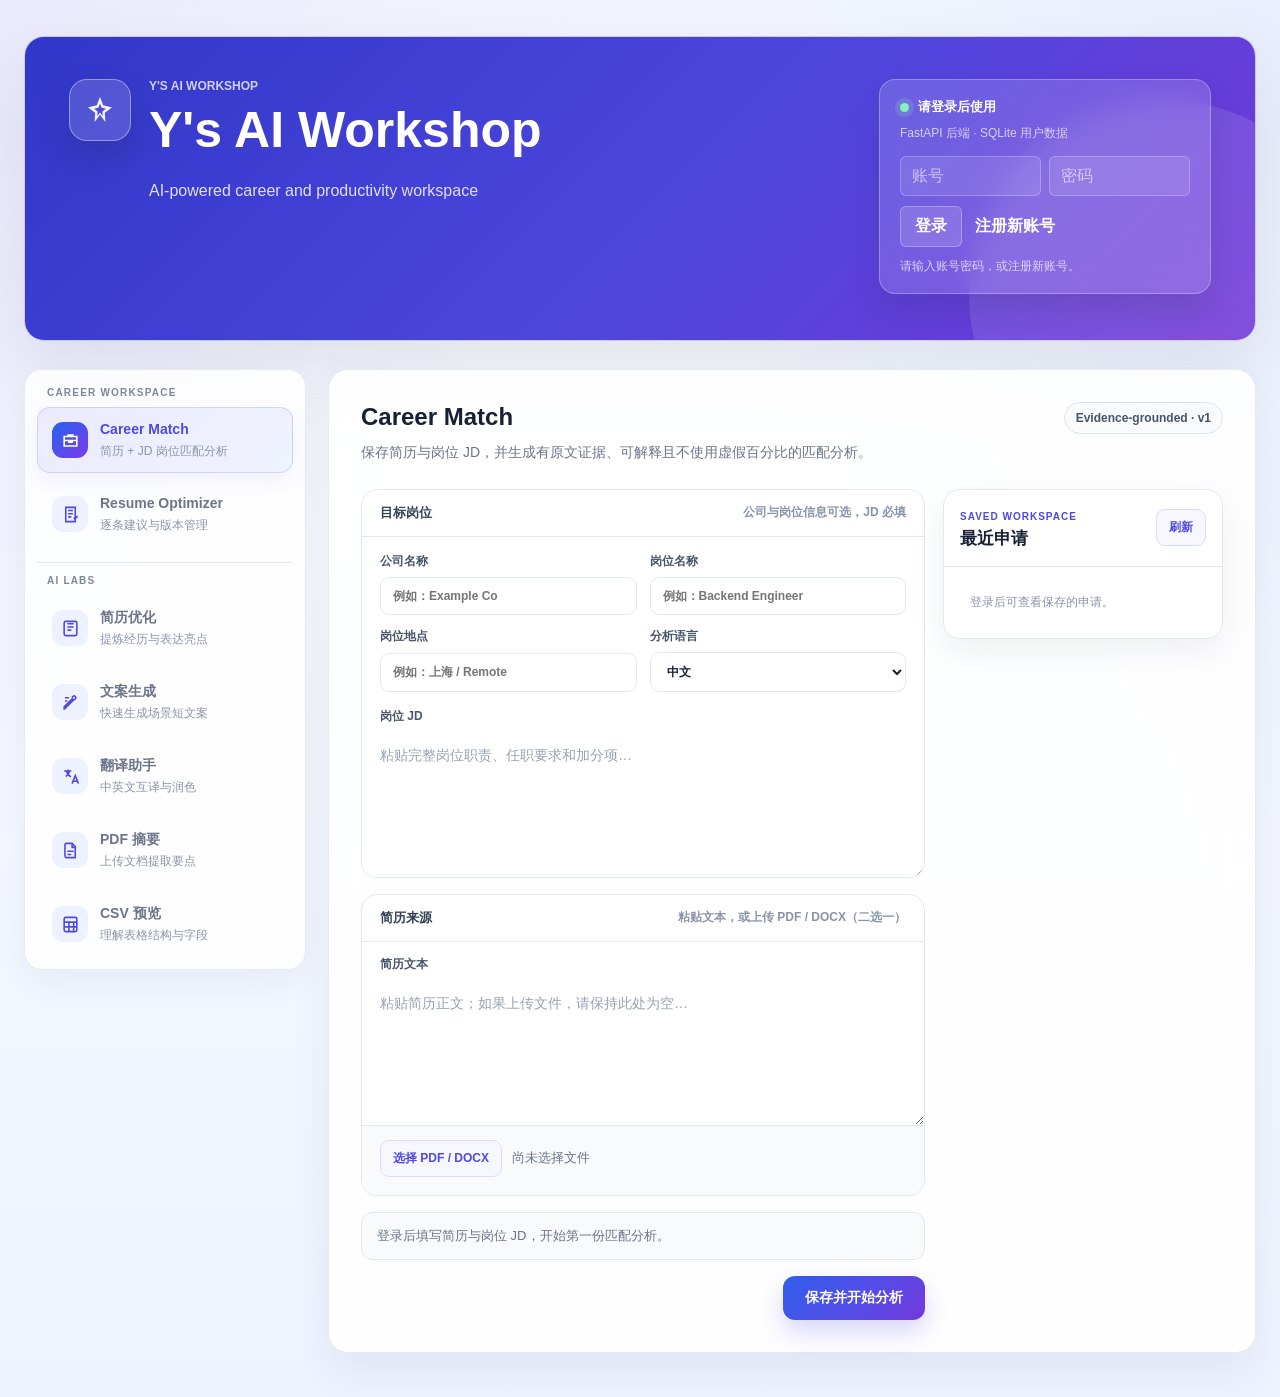
==== commit 7285d237: "feat: add resume document rendering and export" ====
--- a/frontend/index.html
+++ b/frontend/index.html
@@ -289,7 +289,7 @@
                   <div class="empty-state">暂无版本记录。</div>
                 </div>
                 <div id="optimizer-diff" class="optimizer-diff" hidden></div>
-                <p class="optimizer-export-note">当前保存和对比的是结构化文本版本；PDF/DOCX 版式保真导出尚未实现。</p>
+                <p class="optimizer-export-note">选择任意文本版本后可打开 Export 工作区，检查结构化内容并生成 DOCX/PDF。</p>
               </section>
             </div>
 
@@ -300,6 +300,7 @@
                   <div class="suggestion-toolbar">
                     <button id="optimizer-undo-btn" class="secondary-btn" type="button" disabled>Undo 最近操作</button>
                     <button id="optimizer-create-version-btn" class="action-btn" type="button">生成新版本</button>
+                    <button id="optimizer-export-btn" class="secondary-btn" type="button">Export</button>
                   </div>
                 </div>
                 <div id="optimizer-filters" class="optimizer-filters" aria-label="建议筛选">
@@ -315,6 +316,86 @@
               </section>
             </div>
           </div>
+
+          <section id="resume-export-workspace" class="optimizer-card resume-export-workspace" hidden>
+            <div class="optimizer-card-heading export-workspace-heading">
+              <div><span class="result-eyebrow">Resume delivery</span><h3>DOCX / PDF Export</h3></div>
+              <button id="export-close-btn" class="secondary-btn" type="button">关闭</button>
+            </div>
+
+            <div id="export-message" class="career-message placeholder" role="status">选择 ResumeVersion 后打开导出预览。</div>
+
+            <div class="export-meta-grid">
+              <div class="metric"><span>ResumeVersion</span><strong id="export-version-label">-</strong></div>
+              <div class="metric"><span>公司 / 岗位</span><strong id="export-job-label">-</strong></div>
+              <div class="metric"><span>结构化状态</span><strong id="export-parse-label">-</strong></div>
+            </div>
+
+            <div class="export-controls">
+              <label>Template
+                <select id="export-template-select">
+                  <option value="professional">Professional</option>
+                  <option value="minimal_ats">Minimal ATS</option>
+                </select>
+              </label>
+              <label>Format
+                <select id="export-format-select">
+                  <option value="docx">DOCX</option>
+                  <option value="pdf">PDF</option>
+                </select>
+              </label>
+              <label>Paper
+                <select id="export-paper-select">
+                  <option value="a4">A4</option>
+                  <option value="letter">Letter</option>
+                </select>
+              </label>
+              <label>Language
+                <select id="export-language-select">
+                  <option value="bilingual">中英双语标题</option>
+                  <option value="zh">中文标题</option>
+                  <option value="en">English headings</option>
+                </select>
+              </label>
+              <button id="export-generate-btn" class="action-btn" type="button">生成文件</button>
+              <button id="export-retry-btn" class="secondary-btn" type="button" hidden>Retry</button>
+            </div>
+
+            <div class="export-layout">
+              <section id="resume-export-editor" class="export-editor" aria-label="结构化简历编辑器">
+                <div class="export-section-heading"><div><span class="result-eyebrow">Confirmed content</span><h4>结构化内容</h4></div><small>编辑只影响本次导出，不覆盖 ResumeVersion</small></div>
+                <div class="export-basics-grid">
+                  <label>姓名<input id="export-name" maxlength="200"></label>
+                  <label>Email<input id="export-email" maxlength="320"></label>
+                  <label>电话<input id="export-phone" maxlength="80"></label>
+                  <label>地点<input id="export-location" maxlength="240"></label>
+                </div>
+                <label class="export-field">Links（每行一个）<textarea id="export-links"></textarea></label>
+                <label class="export-field">Summary<textarea id="export-summary"></textarea></label>
+
+                <div class="export-entry-section"><div class="export-entry-heading"><h5>Experience</h5><button type="button" class="secondary-btn" onclick="addResumeExportEntry('experience')">添加</button></div><div id="export-experience-editor"></div></div>
+                <div class="export-entry-section"><div class="export-entry-heading"><h5>Projects</h5><button type="button" class="secondary-btn" onclick="addResumeExportEntry('projects')">添加</button></div><div id="export-projects-editor"></div></div>
+                <div class="export-entry-section"><div class="export-entry-heading"><h5>Education</h5><button type="button" class="secondary-btn" onclick="addResumeExportEntry('education')">添加</button></div><div id="export-education-editor"></div></div>
+
+                <label class="export-field">Skills（每行一个）<textarea id="export-skills"></textarea></label>
+                <label class="export-field">Certifications（每行一个）<textarea id="export-certifications"></textarea></label>
+                <label class="export-field">Awards（每行一个）<textarea id="export-awards"></textarea></label>
+                <label class="export-field">Additional information（每行一个）<textarea id="export-additional"></textarea></label>
+              </section>
+
+              <section class="export-preview-shell" aria-label="简历预览">
+                <div class="export-section-heading"><div><span class="result-eyebrow">Preview</span><h4>页面预览</h4></div><small id="export-page-hint">A4 · 实际分页以下载文件为准</small></div>
+                <article id="export-preview" class="resume-document-preview professional">
+                  <div class="empty-state">Loading preview…</div>
+                </article>
+              </section>
+            </div>
+
+            <section class="export-history-section">
+              <div class="export-section-heading"><div><span class="result-eyebrow">Delivery history</span><h4>最近导出</h4></div><button id="export-refresh-btn" class="secondary-btn" type="button">刷新</button></div>
+              <div id="export-history" class="export-history-list"><div class="empty-state">Empty：尚无导出记录。</div></div>
+            </section>
+          </section>
         </section>
 
         <section id="panel-resume" class="panel" aria-labelledby="resume-title">
--- a/frontend/assets/css/app.css
+++ b/frontend/assets/css/app.css
@@ -1395,6 +1395,330 @@
 .diff-change del { color: #991b1b; background: #fef2f2; }
 .diff-change ins { color: #065f46; background: #ecfdf5; }
 
+.resume-export-workspace {
+  margin-top: 18px;
+}
+
+.export-workspace-heading {
+  background: linear-gradient(135deg, #f8fafc, #eef2ff);
+}
+
+.export-meta-grid {
+  padding: 0 16px 14px;
+  display: grid;
+  grid-template-columns: .65fr 1.35fr .7fr;
+  gap: 10px;
+}
+
+.export-meta-grid .metric strong {
+  display: block;
+  overflow: hidden;
+  font-size: 15px;
+  text-overflow: ellipsis;
+  white-space: nowrap;
+}
+
+.export-controls {
+  padding: 14px 16px;
+  display: grid;
+  grid-template-columns: repeat(4, minmax(120px, 1fr)) auto auto;
+  gap: 9px;
+  align-items: end;
+  border-block: 1px solid var(--line);
+  background: var(--surface-soft);
+}
+
+.export-controls label,
+.export-basics-grid label,
+.export-entry-grid label,
+.export-field {
+  display: grid;
+  gap: 5px;
+  color: var(--soft);
+  font-size: 10px;
+  font-weight: 900;
+  letter-spacing: .035em;
+  text-transform: uppercase;
+}
+
+.export-controls select,
+.export-basics-grid input,
+.export-entry-grid input,
+.export-field textarea {
+  width: 100%;
+  min-width: 0;
+  padding: 9px 10px;
+  border: 1px solid var(--line);
+  border-radius: 8px;
+  color: var(--ink);
+  background: #fff;
+  font: inherit;
+  font-size: 12px;
+  font-weight: 500;
+  letter-spacing: 0;
+  text-transform: none;
+  outline: none;
+}
+
+.export-controls select:focus,
+.export-basics-grid input:focus,
+.export-entry-grid input:focus,
+.export-field textarea:focus {
+  border-color: rgba(80, 72, 229, .48);
+  box-shadow: 0 0 0 3px rgba(80, 72, 229, .1);
+}
+
+.export-layout {
+  padding: 16px;
+  display: grid;
+  grid-template-columns: minmax(360px, .9fr) minmax(390px, 1.1fr);
+  gap: 16px;
+  align-items: start;
+}
+
+.export-editor,
+.export-preview-shell,
+.export-history-section {
+  min-width: 0;
+  padding: 14px;
+  border: 1px solid var(--line);
+  border-radius: 12px;
+  background: #fff;
+}
+
+.export-editor {
+  max-height: 920px;
+  overflow-y: auto;
+  display: grid;
+  gap: 13px;
+}
+
+.export-section-heading,
+.export-entry-heading,
+.export-entry-card-heading {
+  display: flex;
+  justify-content: space-between;
+  align-items: center;
+  gap: 10px;
+}
+
+.export-section-heading h4,
+.export-entry-heading h5 {
+  margin-top: 3px;
+  font-size: 15px;
+}
+
+.export-section-heading small {
+  max-width: 250px;
+  color: var(--soft);
+  font-size: 10px;
+  line-height: 1.45;
+  text-align: right;
+}
+
+.export-basics-grid,
+.export-entry-grid {
+  display: grid;
+  grid-template-columns: 1fr 1fr;
+  gap: 9px;
+}
+
+.export-field textarea {
+  min-height: 76px;
+  resize: vertical;
+  line-height: 1.5;
+}
+
+.export-entry-section {
+  display: grid;
+  gap: 8px;
+}
+
+.export-entry-card {
+  margin-bottom: 9px;
+  padding: 11px;
+  display: grid;
+  gap: 9px;
+  border: 1px solid var(--line);
+  border-radius: 9px;
+  background: var(--surface-soft);
+}
+
+.export-entry-card-heading strong {
+  color: #334155;
+  font-size: 11px;
+  text-transform: capitalize;
+}
+
+.empty-state.compact {
+  min-height: auto;
+  padding: 10px;
+}
+
+.export-preview-shell {
+  position: sticky;
+  top: 12px;
+  background: #e5e7eb;
+}
+
+.export-preview-shell > .export-section-heading {
+  margin: -14px -14px 14px;
+  padding: 13px 14px;
+  border-bottom: 1px solid #d1d5db;
+  background: #fff;
+}
+
+.resume-document-preview {
+  width: min(100%, 760px);
+  min-height: 700px;
+  margin: 0 auto;
+  padding: 7.5% 8%;
+  overflow-wrap: anywhere;
+  color: #111827;
+  background: #fff;
+  box-shadow: 0 8px 24px rgba(15, 23, 42, .16);
+  font-family: Arial, "Microsoft YaHei", sans-serif;
+  font-size: 11px;
+  line-height: 1.42;
+}
+
+.resume-document-preview header {
+  margin-bottom: 13px;
+  text-align: center;
+}
+
+.resume-document-preview header h4 {
+  margin: 0 0 4px;
+  color: #143454;
+  font-size: 25px;
+  line-height: 1.15;
+}
+
+.resume-document-preview header p {
+  color: #52606f;
+  font-size: 9.5px;
+}
+
+.resume-document-preview section {
+  margin-top: 11px;
+}
+
+.resume-document-preview section h5 {
+  margin-bottom: 5px;
+  padding-bottom: 2px;
+  border-bottom: 1px solid #b9c7d8;
+  color: #1f4e79;
+  font-size: 11px;
+  letter-spacing: .04em;
+}
+
+.resume-document-preview p,
+.resume-document-preview li {
+  font-size: inherit;
+  line-height: inherit;
+}
+
+.resume-document-preview ul {
+  margin: 3px 0 0;
+  padding-left: 17px;
+}
+
+.resume-document-preview li {
+  margin-bottom: 2px;
+}
+
+.document-entry {
+  margin-bottom: 7px;
+}
+
+.document-entry > div {
+  display: flex;
+  justify-content: space-between;
+  gap: 10px;
+}
+
+.document-entry > div span {
+  flex: 0 0 auto;
+  color: #52606f;
+  font-size: 9.5px;
+}
+
+.resume-document-preview.minimal_ats {
+  padding: 8%;
+  color: #000;
+  font-size: 11px;
+  box-shadow: 0 8px 24px rgba(15, 23, 42, .12);
+}
+
+.resume-document-preview.minimal_ats header h4,
+.resume-document-preview.minimal_ats section h5 {
+  color: #000;
+}
+
+.resume-document-preview.minimal_ats section h5 {
+  border-bottom: 0;
+  letter-spacing: 0;
+}
+
+.export-history-section {
+  margin: 0 16px 16px;
+}
+
+.export-history-list {
+  margin-top: 12px;
+  display: grid;
+  gap: 8px;
+}
+
+.export-history-item {
+  padding: 10px 11px;
+  display: flex;
+  justify-content: space-between;
+  align-items: center;
+  gap: 10px;
+  border: 1px solid var(--line);
+  border-left: 4px solid #94a3b8;
+  border-radius: 9px;
+}
+
+.export-history-item.status-ready { border-left-color: var(--success); }
+.export-history-item.status-failed { border-left-color: var(--danger); }
+
+.export-history-item > div:first-child {
+  min-width: 0;
+  display: grid;
+  gap: 3px;
+}
+
+.export-history-item strong {
+  overflow: hidden;
+  color: #334155;
+  font-size: 12px;
+  text-overflow: ellipsis;
+  white-space: nowrap;
+}
+
+.export-history-item span,
+.export-history-item small {
+  color: var(--muted);
+  font-size: 10px;
+}
+
+.export-history-actions {
+  flex: 0 0 auto;
+  display: flex;
+  align-items: center;
+  gap: 6px;
+}
+
+.export-status {
+  padding: 4px 7px;
+  border-radius: 999px;
+  background: #f1f5f9;
+  font-weight: 900;
+  text-transform: uppercase;
+}
+
 
 [hidden] { display: none !important; }
 
@@ -1447,6 +1771,12 @@
 
   .auth-fields, .admin-summary-grid, .career-layout, .optimizer-layout { grid-template-columns: 1fr; }
 
+  .export-layout { grid-template-columns: 1fr; }
+
+  .export-controls { grid-template-columns: repeat(2, minmax(0, 1fr)); }
+
+  .export-preview-shell { position: static; }
+
   .optimizer-metrics { grid-template-columns: repeat(2, minmax(0, 1fr)); }
 
   .career-history-card { position: static; }
@@ -1520,13 +1850,28 @@
   .career-upload-row { align-items: flex-start; flex-wrap: wrap; }
 
   .optimizer-metrics,
-  .suggestion-evidence-grid { grid-template-columns: 1fr; }
+  .suggestion-evidence-grid,
+  .export-meta-grid,
+  .export-controls,
+  .export-basics-grid,
+  .export-entry-grid { grid-template-columns: 1fr; }
 
   .optimizer-card-heading,
   .optimizer-suggestion-heading,
   .suggestion-card-top,
   .diff-heading { align-items: flex-start; flex-direction: column; }
 
+  .export-section-heading,
+  .export-entry-heading,
+  .export-entry-card-heading,
+  .export-history-item { align-items: flex-start; flex-direction: column; }
+
+  .export-section-heading small { max-width: none; text-align: left; }
+
+  .export-history-actions { width: 100%; flex-wrap: wrap; }
+
+  .resume-document-preview { min-height: 540px; padding: 24px 20px; }
+
   .version-compare-controls { grid-template-columns: 1fr; }
 
   .suggestion-toolbar,
@@ -1539,6 +1884,8 @@
     min-height: 190px;
   }
 
+  .export-field textarea { min-height: 76px; }
+
   .upload-area {
     padding: 16px;
   }
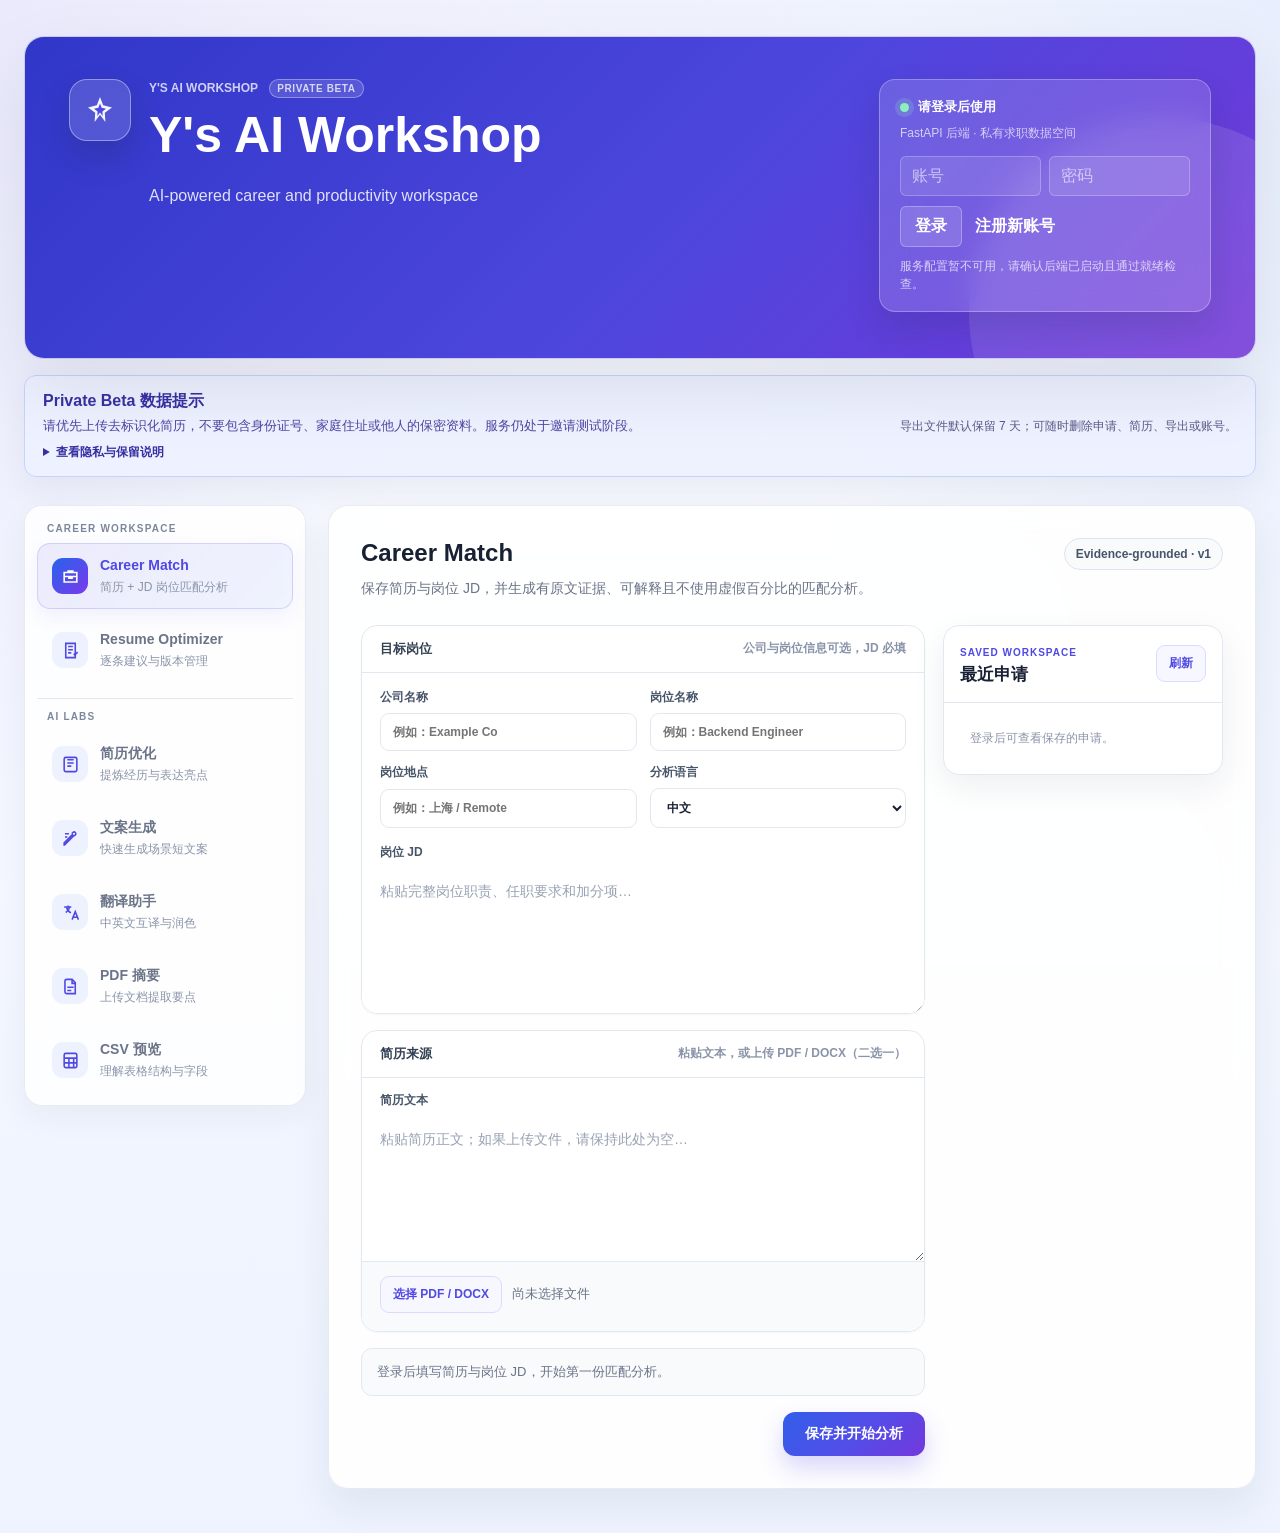
==== commit 02201c9f: "feat: add private beta data and access controls" ====
--- a/frontend/index.html
+++ b/frontend/index.html
@@ -26,7 +26,7 @@
         </div>
 
         <div class="brand-text">
-          <div class="brand-kicker">Y's AI Workshop</div>
+          <div class="brand-kicker">Y's AI Workshop <span class="beta-badge">Private Beta</span></div>
           <h1>Y's AI Workshop</h1>
           <p>AI-powered career and productivity workspace</p>
         </div>
@@ -34,13 +34,14 @@
 
       <aside class="service-status" aria-label="账户状态">
         <div class="status-label"><span class="status-dot"></span><span id="status-text">请登录后使用</span></div>
-        <div class="status-meta">FastAPI 后端 · SQLite 用户数据</div>
+        <div class="status-meta">FastAPI 后端 · 私有求职数据空间</div>
         <div id="login-panel" class="auth-panel">
           <div class="auth-fields">
             <input id="display-name" autocomplete="name" placeholder="姓名" aria-label="姓名" hidden>
             <input id="username" autocomplete="username" placeholder="账号" aria-label="账号">
             <input id="password" type="password" autocomplete="current-password" placeholder="密码" aria-label="密码">
             <input id="confirm-password" type="password" autocomplete="new-password" placeholder="确认密码" aria-label="确认密码" hidden>
+            <input id="invite-code" autocomplete="one-time-code" placeholder="Private Beta 邀请码" aria-label="Private Beta 邀请码" hidden>
           </div>
           <div class="auth-actions">
             <button id="login-btn" class="auth-button" type="button">登录</button>
@@ -50,10 +51,25 @@
         </div>
         <div id="user-panel" class="user-summary" hidden>
           <div><strong id="current-user">-</strong><span id="current-role" class="auth-message">-</span></div>
-          <button id="logout-btn" class="auth-button" type="button">退出</button>
+          <div class="account-actions">
+            <button id="delete-account-btn" class="auth-button auth-danger" type="button">删除账号数据</button>
+            <button id="logout-btn" class="auth-button" type="button">退出</button>
+          </div>
         </div>
       </aside>
     </header>
+
+    <section id="privacy-notice" class="beta-notice" aria-labelledby="privacy-title">
+      <div>
+        <strong id="privacy-title">Private Beta 数据提示</strong>
+        <p>请优先上传去标识化简历，不要包含身份证号、家庭住址或他人的保密资料。服务仍处于邀请测试阶段。</p>
+        <details class="privacy-details">
+          <summary>查看隐私与保留说明</summary>
+          <p>简历与 JD 仅用于你主动发起的分析和导出；正文不进入活动预览日志。删除账号会清理账号、申请、版本、建议和导出对象，且无法撤销。</p>
+        </details>
+      </div>
+      <span id="retention-summary">导出文件默认保留 7 天；可随时删除申请、简历、导出或账号。</span>
+    </section>
 
     <div class="workspace-shell">
       <nav id="tab-nav" aria-label="功能导航">
--- a/frontend/assets/css/app.css
+++ b/frontend/assets/css/app.css
@@ -69,6 +69,39 @@
     linear-gradient(225deg, rgba(37, 99, 235, 0.09), transparent 34%),
     linear-gradient(180deg, #fbfcff 0%, #eef3ff 100%);
 }
+
+.beta-badge {
+  display: inline-flex;
+  margin-left: 8px;
+  padding: 3px 7px;
+  border: 1px solid rgba(255, 255, 255, 0.34);
+  border-radius: 999px;
+  background: rgba(255, 255, 255, 0.14);
+  font-size: 10px;
+  font-weight: 800;
+  letter-spacing: 0.06em;
+  vertical-align: middle;
+}
+
+.beta-notice {
+  display: flex;
+  align-items: center;
+  justify-content: space-between;
+  gap: 20px;
+  margin-top: 16px;
+  padding: 15px 18px;
+  border: 1px solid #c7d2fe;
+  border-radius: 12px;
+  background: rgba(238, 242, 255, 0.94);
+  color: #3730a3;
+  box-shadow: var(--shadow-soft);
+}
+
+.beta-notice p { margin-top: 4px; color: #4f46a5; font-size: 13px; line-height: 1.55; }
+.beta-notice > span { max-width: 390px; color: #5b5a88; font-size: 12px; line-height: 1.55; }
+.privacy-details { margin-top: 8px; font-size: 12px; }
+.privacy-details summary { cursor: pointer; font-weight: 800; }
+.privacy-details p { max-width: 760px; font-size: 12px; }
 
 button,
 textarea,
@@ -1738,6 +1771,9 @@
 .auth-actions { display: flex; align-items: center; gap: 8px; flex-wrap: wrap; }
 .auth-switch-button { background: transparent; border-color: transparent; padding-inline: 4px; }
 .auth-switch-button:hover { background: rgba(255,255,255,.1); }
+.account-actions { display: flex; align-items: center; gap: 7px; flex-wrap: wrap; justify-content: flex-end; }
+.auth-danger { border-color: rgba(254, 202, 202, .65); color: #fff1f2; background: rgba(190, 24, 93, .18); }
+.auth-danger:hover { background: rgba(190, 24, 93, .3); }
 .auth-message { color: rgba(255,255,255,.72); font-size: 12px; line-height: 1.5; }
 .user-summary { margin-top: 12px; display: flex; justify-content: space-between; gap: 12px; align-items: center; }
 .user-summary strong { display: block; margin-bottom: 2px; }
@@ -1804,6 +1840,8 @@
     flex-direction: column;
   }
 
+  .beta-notice { align-items: flex-start; flex-direction: column; }
+
   #app {
     padding-inline: 10px;
   }
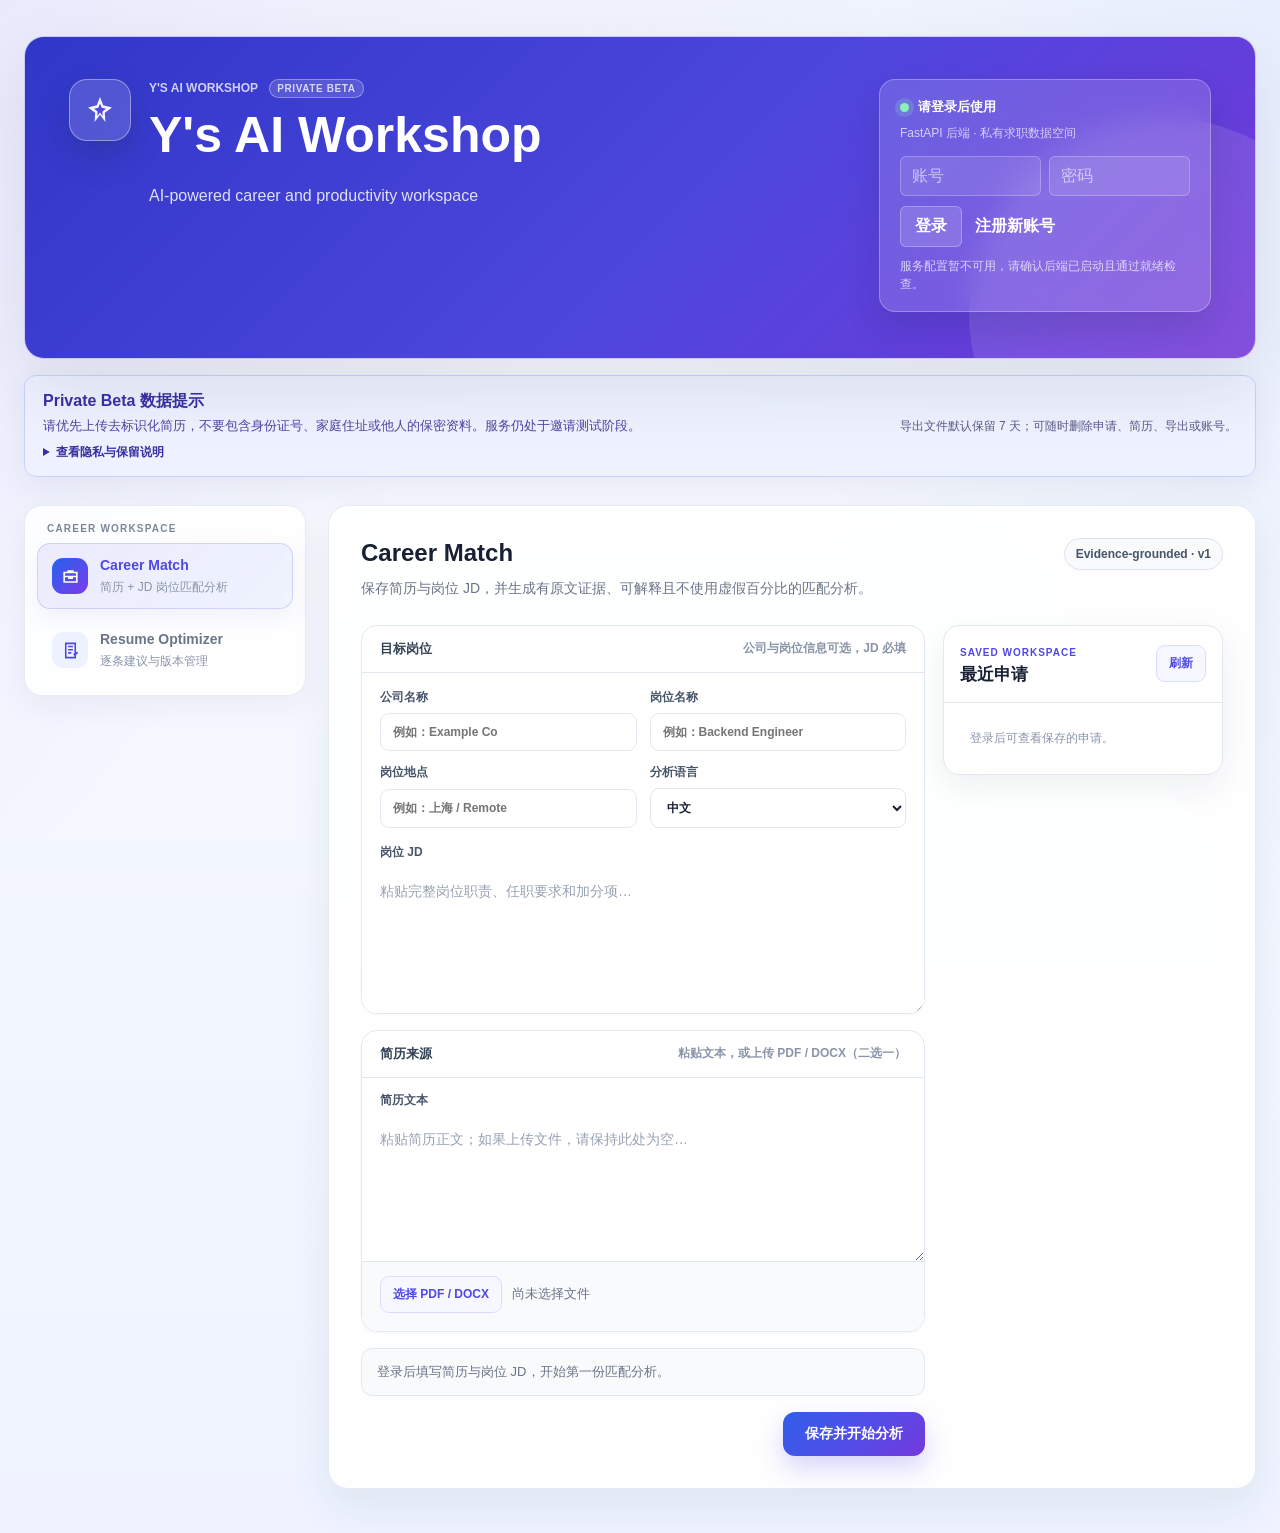
==== commit 6b7d315a: "feat: add private beta launch guardrails" ====
--- a/frontend/index.html
+++ b/frontend/index.html
@@ -50,7 +50,11 @@
           <div id="auth-message" class="auth-message">请输入账号密码，或注册新账号。</div>
         </div>
         <div id="user-panel" class="user-summary" hidden>
-          <div><strong id="current-user">-</strong><span id="current-role" class="auth-message">-</span></div>
+          <div>
+            <strong id="current-user">-</strong>
+            <span id="current-role" class="auth-message">-</span>
+            <span id="daily-usage-summary" class="daily-usage-summary">今日剩余：登录后查看</span>
+          </div>
           <div class="account-actions">
             <button id="delete-account-btn" class="auth-button auth-danger" type="button">删除账号数据</button>
             <button id="logout-btn" class="auth-button" type="button">退出</button>
@@ -99,8 +103,8 @@
           </span>
         </button>
 
-        <div class="nav-section-label nav-section-spaced">AI Labs</div>
-        <button class="tab-btn" type="button" onclick="switchTab('resume')" data-tab="resume">
+        <div id="ai-labs-nav-label" class="nav-section-label nav-section-spaced" hidden>AI Labs</div>
+        <button class="tab-btn" type="button" onclick="switchTab('resume')" data-tab="resume" data-ai-lab-nav hidden>
           <span class="tab-icon" aria-hidden="true">
             <svg width="24" height="24" viewBox="0 0 24 24" fill="none" stroke="currentColor">
               <path d="M8 6h8M8 10h8M8 14h5" />
@@ -113,7 +117,7 @@
           </span>
         </button>
 
-        <button class="tab-btn" type="button" onclick="switchTab('copywrite')" data-tab="copywrite">
+        <button class="tab-btn" type="button" onclick="switchTab('copywrite')" data-tab="copywrite" data-ai-lab-nav hidden>
           <span class="tab-icon" aria-hidden="true">
             <svg width="24" height="24" viewBox="0 0 24 24" fill="none" stroke="currentColor">
               <path d="M4 19.5V20h.5L15.8 8.7l-1.5-1.5L4 17.5v2Z" />
@@ -127,7 +131,7 @@
           </span>
         </button>
 
-        <button class="tab-btn" type="button" onclick="switchTab('translate')" data-tab="translate">
+        <button class="tab-btn" type="button" onclick="switchTab('translate')" data-tab="translate" data-ai-lab-nav hidden>
           <span class="tab-icon" aria-hidden="true">
             <svg width="24" height="24" viewBox="0 0 24 24" fill="none" stroke="currentColor">
               <path d="M4 5h9M9 3v2M7 5c.7 3.2 2.6 5.7 5.5 7.5" />
@@ -141,7 +145,7 @@
           </span>
         </button>
 
-        <button class="tab-btn" type="button" onclick="switchTab('pdf')" data-tab="pdf">
+        <button class="tab-btn" type="button" onclick="switchTab('pdf')" data-tab="pdf" data-ai-lab-nav hidden>
           <span class="tab-icon" aria-hidden="true">
             <svg width="24" height="24" viewBox="0 0 24 24" fill="none" stroke="currentColor">
               <path d="M7 3h7l4 4v14H7a2 2 0 0 1-2-2V5a2 2 0 0 1 2-2Z" />
@@ -154,7 +158,7 @@
           </span>
         </button>
 
-        <button class="tab-btn" type="button" onclick="switchTab('csv')" data-tab="csv">
+        <button class="tab-btn" type="button" onclick="switchTab('csv')" data-tab="csv" data-ai-lab-nav hidden>
           <span class="tab-icon" aria-hidden="true">
             <svg width="24" height="24" viewBox="0 0 24 24" fill="none" stroke="currentColor">
               <path d="M4 5a2 2 0 0 1 2-2h12a2 2 0 0 1 2 2v14a2 2 0 0 1-2 2H6a2 2 0 0 1-2-2V5Z" />
@@ -414,7 +418,7 @@
           </section>
         </section>
 
-        <section id="panel-resume" class="panel" aria-labelledby="resume-title">
+        <section id="panel-resume" class="panel" aria-labelledby="resume-title" data-ai-lab-panel hidden>
           <div class="panel-heading">
             <div>
               <h2 id="resume-title">简历优化</h2>
@@ -446,7 +450,7 @@
           </div>
         </section>
 
-        <section id="panel-copywrite" class="panel" aria-labelledby="copywrite-title">
+        <section id="panel-copywrite" class="panel" aria-labelledby="copywrite-title" data-ai-lab-panel hidden>
           <div class="panel-heading">
             <div>
               <h2 id="copywrite-title">文案生成</h2>
@@ -478,7 +482,7 @@
           </div>
         </section>
 
-        <section id="panel-translate" class="panel" aria-labelledby="translate-title">
+        <section id="panel-translate" class="panel" aria-labelledby="translate-title" data-ai-lab-panel hidden>
           <div class="panel-heading">
             <div>
               <h2 id="translate-title">翻译助手</h2>
@@ -510,7 +514,7 @@
           </div>
         </section>
 
-        <section id="panel-pdf" class="panel" aria-labelledby="pdf-title">
+        <section id="panel-pdf" class="panel" aria-labelledby="pdf-title" data-ai-lab-panel hidden>
           <div class="panel-heading">
             <div>
               <h2 id="pdf-title">PDF 摘要</h2>
@@ -554,7 +558,7 @@
           </div>
         </section>
 
-        <section id="panel-csv" class="panel" aria-labelledby="csv-title">
+        <section id="panel-csv" class="panel" aria-labelledby="csv-title" data-ai-lab-panel hidden>
           <div class="panel-heading">
             <div>
               <h2 id="csv-title">CSV 预览</h2>
--- a/frontend/assets/css/app.css
+++ b/frontend/assets/css/app.css
@@ -1777,6 +1777,7 @@
 .auth-message { color: rgba(255,255,255,.72); font-size: 12px; line-height: 1.5; }
 .user-summary { margin-top: 12px; display: flex; justify-content: space-between; gap: 12px; align-items: center; }
 .user-summary strong { display: block; margin-bottom: 2px; }
+.daily-usage-summary { display: block; margin-top: 5px; color: #5b5a88; font-size: 11px; line-height: 1.4; }
 .admin-summary-grid { display: grid; grid-template-columns: repeat(3, minmax(0, 1fr)); gap: 12px; margin: 18px 0; }
 .metric { border: 1px solid var(--line); padding: 14px; border-radius: 6px; background: #fff; }
 .metric span { display: block; color: var(--muted); font-size: 12px; margin-bottom: 6px; }
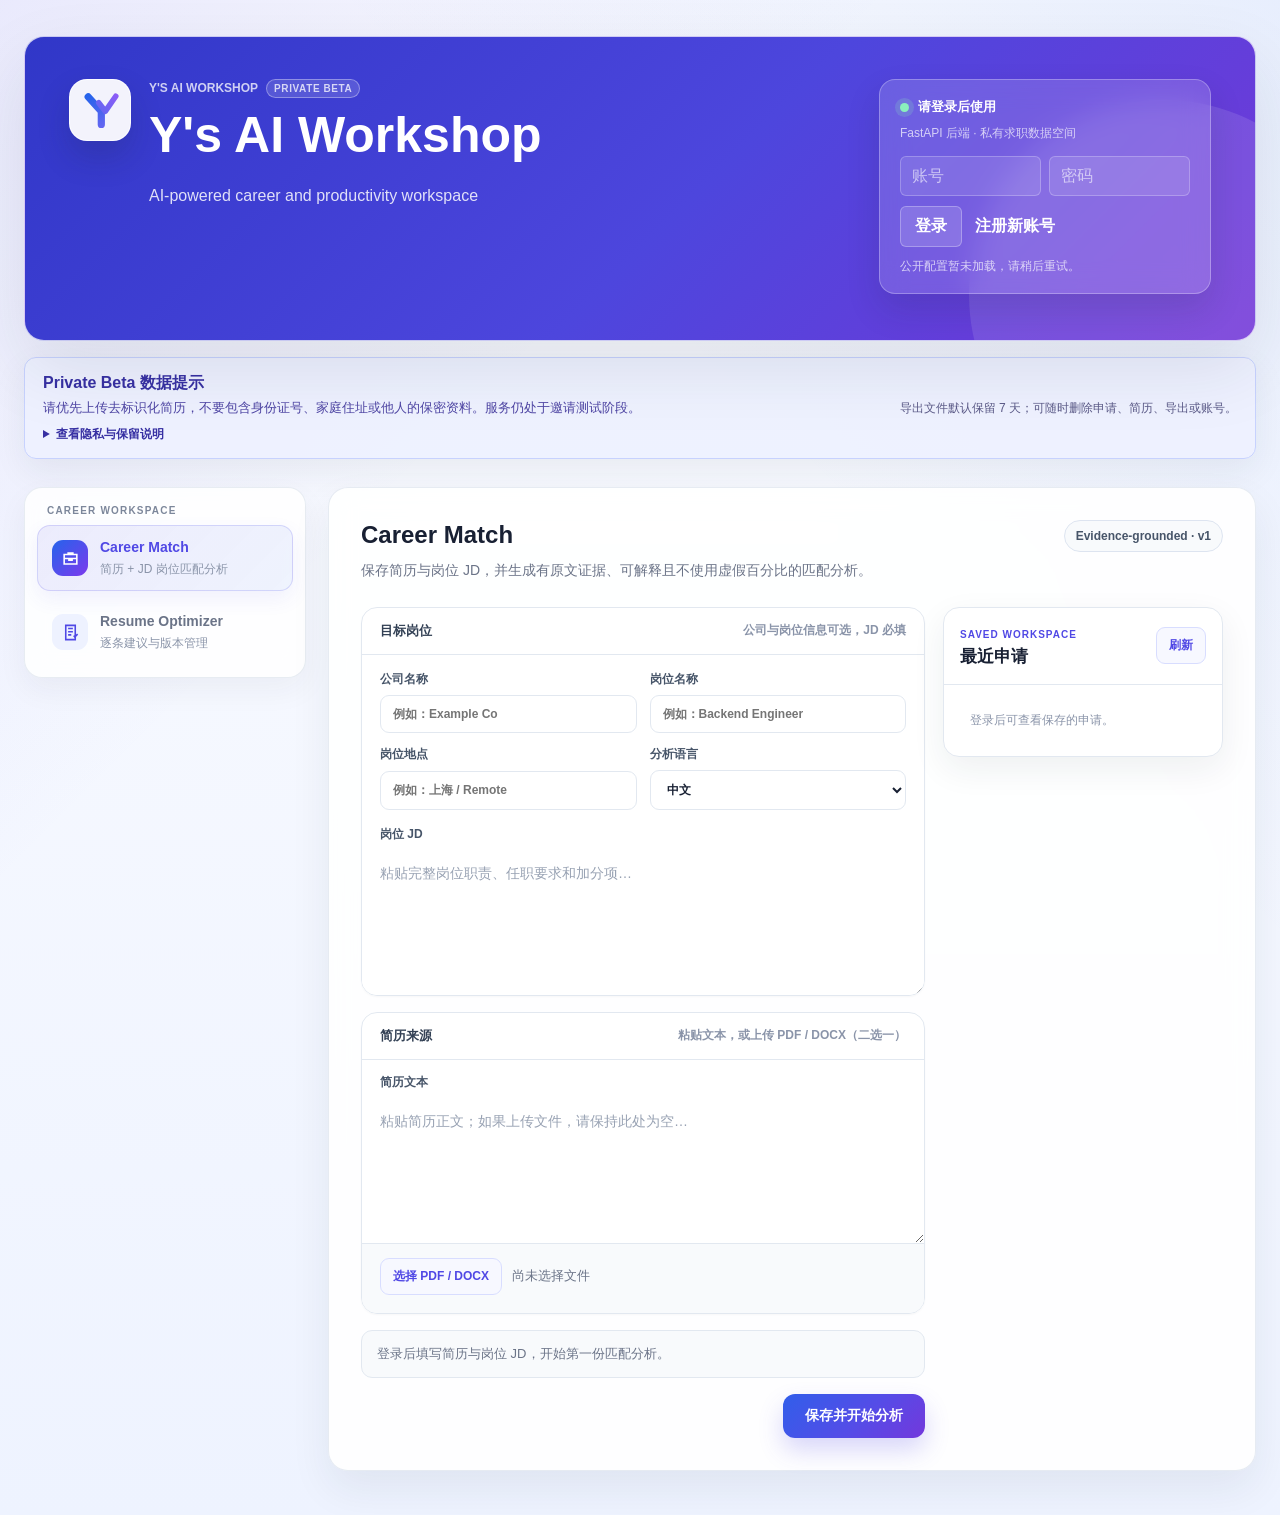
==== commit ff4ffa67: "fix: refine responsive brand presentation" ====
--- a/frontend/index.html
+++ b/frontend/index.html
@@ -5,7 +5,7 @@
   <meta name="viewport" content="width=device-width, initial-scale=1.0" />
   <meta name="api-base-url" content="" />
   <title>Y's AI Workshop</title>
-  <link rel="icon" href="data:,">
+  <link rel="icon" type="image/svg+xml" href="./assets/brand/favicon.svg">
 
   <link rel="stylesheet" href="./assets/css/app.css">
 </head>
@@ -19,14 +19,11 @@
     <header id="header">
       <div class="brand-area">
         <div class="brand-logo" aria-hidden="true">
-          <svg width="32" height="32" viewBox="0 0 32 32" fill="none" role="img">
-            <path d="M16 3L19.2 11.2L28 13.4L20.8 18.8L21.4 28L16 20.8L10.6 28L11.2 18.8L4 13.4L12.8 11.2L16 3Z" fill="rgba(255,255,255,0.94)" />
-            <path d="M16 9.5L17.6 13.7L22 14.8L18.4 17.4L18.7 22L16 18.4L13.3 22L13.6 17.4L10 14.8L14.4 13.7L16 9.5Z" fill="#5048e5" />
-          </svg>
+          <img class="brand-mark" src="./assets/brand/logo-mark.svg" alt="">
         </div>
 
         <div class="brand-text">
-          <div class="brand-kicker">Y's AI Workshop <span class="beta-badge">Private Beta</span></div>
+          <div class="brand-kicker"><span class="brand-kicker-name">Y's AI Workshop</span><span class="beta-badge">Private Beta</span></div>
           <h1>Y's AI Workshop</h1>
           <p>AI-powered career and productivity workspace</p>
         </div>
--- a/frontend/assets/css/app.css
+++ b/frontend/assets/css/app.css
@@ -166,17 +166,18 @@
   flex: 0 0 auto;
   display: grid;
   place-items: center;
-  border: 1px solid rgba(255, 255, 255, 0.38);
+  border: 1px solid rgba(255, 255, 255, 0.82);
   border-radius: 18px;
-  background: rgba(255, 255, 255, 0.15);
+  background: rgba(255, 255, 255, 0.94);
   box-shadow: 0 16px 32px rgba(24, 32, 51, 0.18);
   backdrop-filter: blur(12px);
 }
 
-.brand-logo svg {
-  width: 32px;
-  height: 32px;
+.brand-logo .brand-mark {
+  width: 42px;
+  height: 42px;
   display: block;
+  object-fit: contain;
 }
 
 .brand-kicker {
@@ -1824,14 +1825,18 @@
   }
 
   #tab-nav {
-    flex-direction: row;
-    overflow-x: auto;
+    display: grid;
+    grid-template-columns: repeat(2, minmax(0, 1fr));
+    overflow-x: visible;
     padding: 8px;
-    scrollbar-width: thin;
+  }
+
+  #tab-nav .nav-section-label {
+    grid-column: 1 / -1;
   }
 
   .tab-btn {
-    flex: 0 0 178px;
+    min-width: 0;
   }
 }
 
@@ -1848,18 +1853,105 @@
   }
 
   #header {
+    padding: 18px 16px;
+    gap: 16px;
     border-radius: 17px;
   }
 
   .brand-area {
+    width: 100%;
+    display: grid;
+    grid-template-columns: 44px minmax(0, 1fr);
+    gap: 10px;
+    align-items: start;
+  }
+
+  .brand-logo {
+    width: 44px;
+    height: 44px;
+    border-radius: 14px;
+  }
+
+  .brand-logo .brand-mark {
+    width: 34px;
+    height: 34px;
+  }
+
+  .brand-text {
+    min-width: 0;
+    display: grid;
+    grid-template-columns: minmax(0, 1fr) auto;
+    gap: 8px 6px;
+    align-items: center;
+  }
+
+  .brand-text h1 {
+    grid-column: 1;
+    grid-row: 1;
+    min-width: 0;
+    font-size: clamp(18px, 5vw, 21px);
+    line-height: 1.2;
+    white-space: nowrap;
+  }
+
+  .brand-kicker {
+    grid-column: 2;
+    grid-row: 1;
+    margin: 0;
+    line-height: 1;
+  }
+
+  .brand-kicker-name {
+    display: none;
+  }
+
+  .brand-kicker .beta-badge {
+    margin-left: 0;
+    padding: 3px 6px;
+    font-size: 9px;
+    white-space: nowrap;
+  }
+
+  .brand-text p {
+    grid-column: 1 / -1;
+    grid-row: 2;
+    max-width: none;
+    margin-top: 0;
+    font-size: 13px;
+    line-height: 1.5;
+  }
+
+  .service-status {
+    width: 100%;
+    padding: 14px;
+    border-radius: 14px;
+  }
+
+  .auth-panel {
+    margin-top: 10px;
+    gap: 8px;
+  }
+
+  .auth-fields input {
+    padding: 9px 10px;
+  }
+
+  .workspace-shell {
+    margin-top: 16px;
+  }
+
+  #tab-nav {
+    width: 100%;
+    display: flex;
     flex-direction: column;
-    gap: 14px;
-  }
-
-  .brand-logo {
-    width: 52px;
-    height: 52px;
-    border-radius: 16px;
+    overflow-x: visible;
+    padding: 8px;
+  }
+
+  .tab-btn {
+    width: 100%;
+    min-width: 0;
+    flex: 0 1 auto;
   }
 
   .panel-stack {
